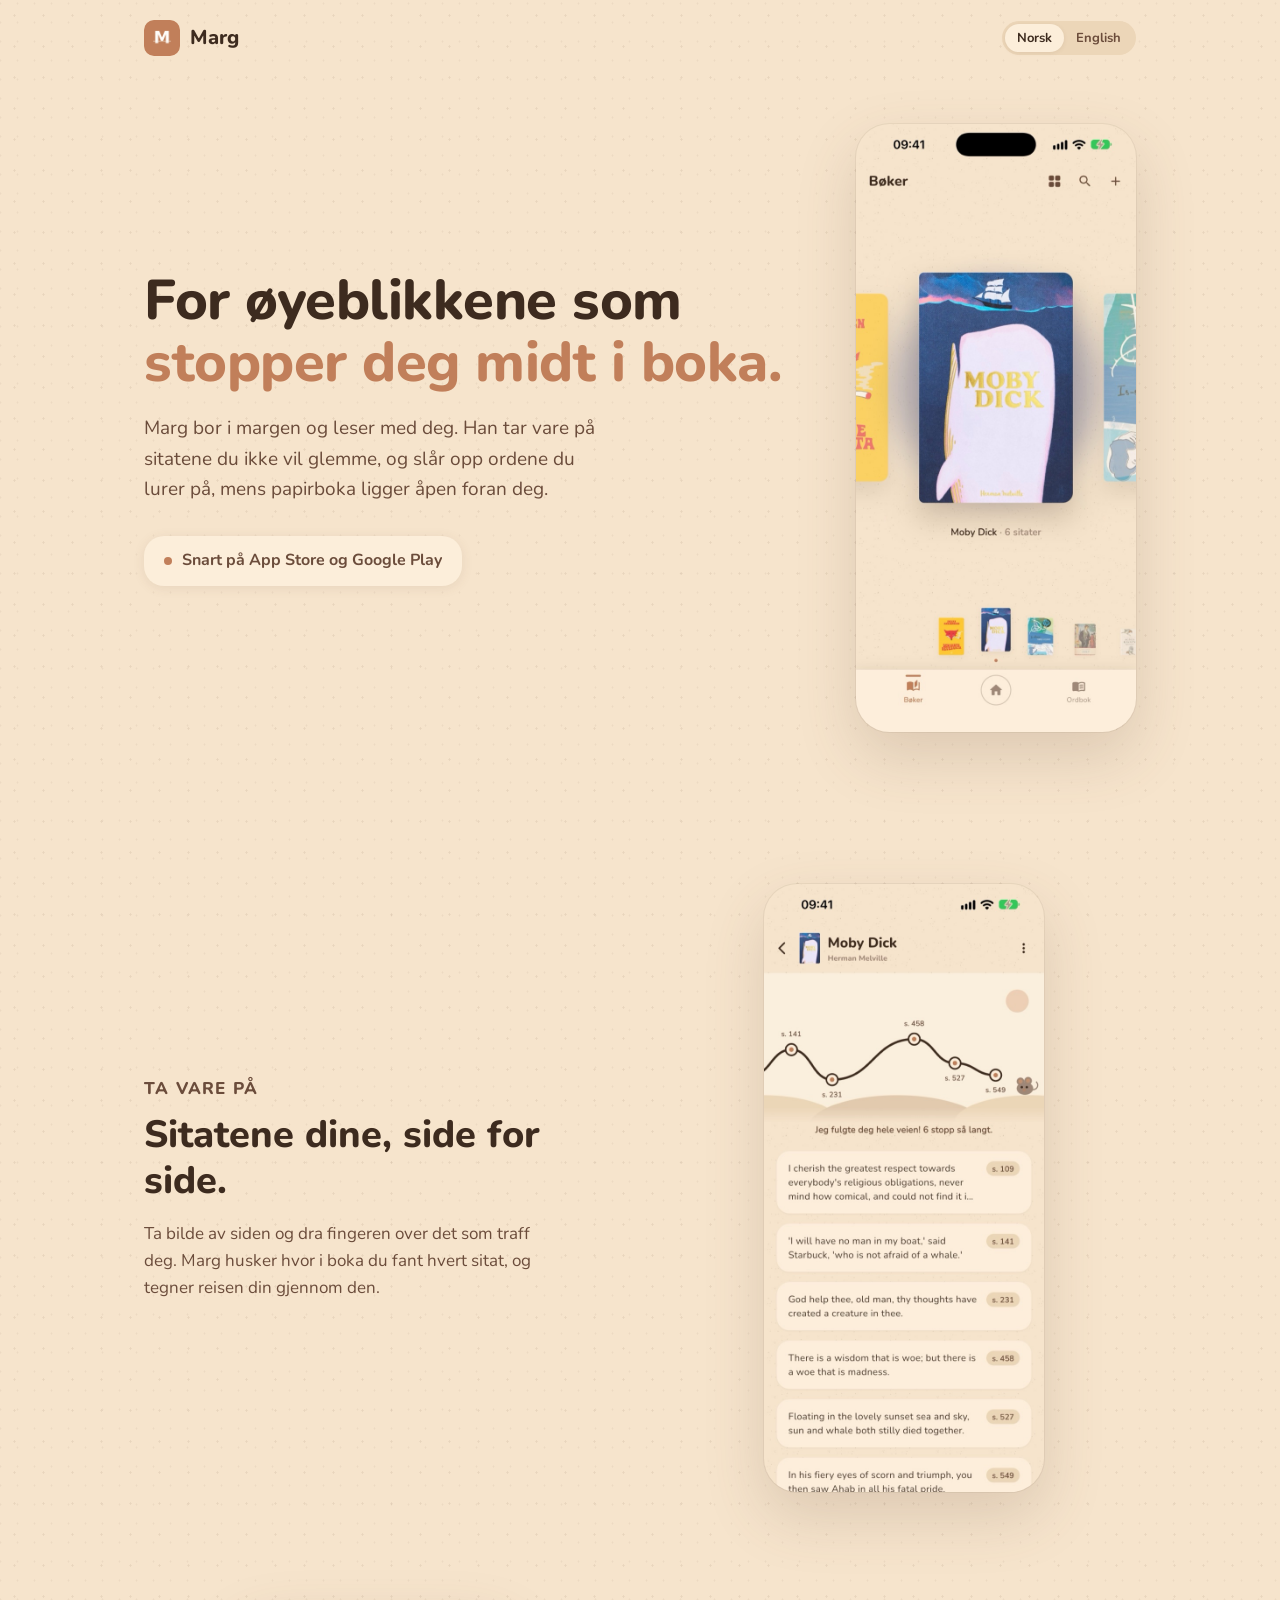
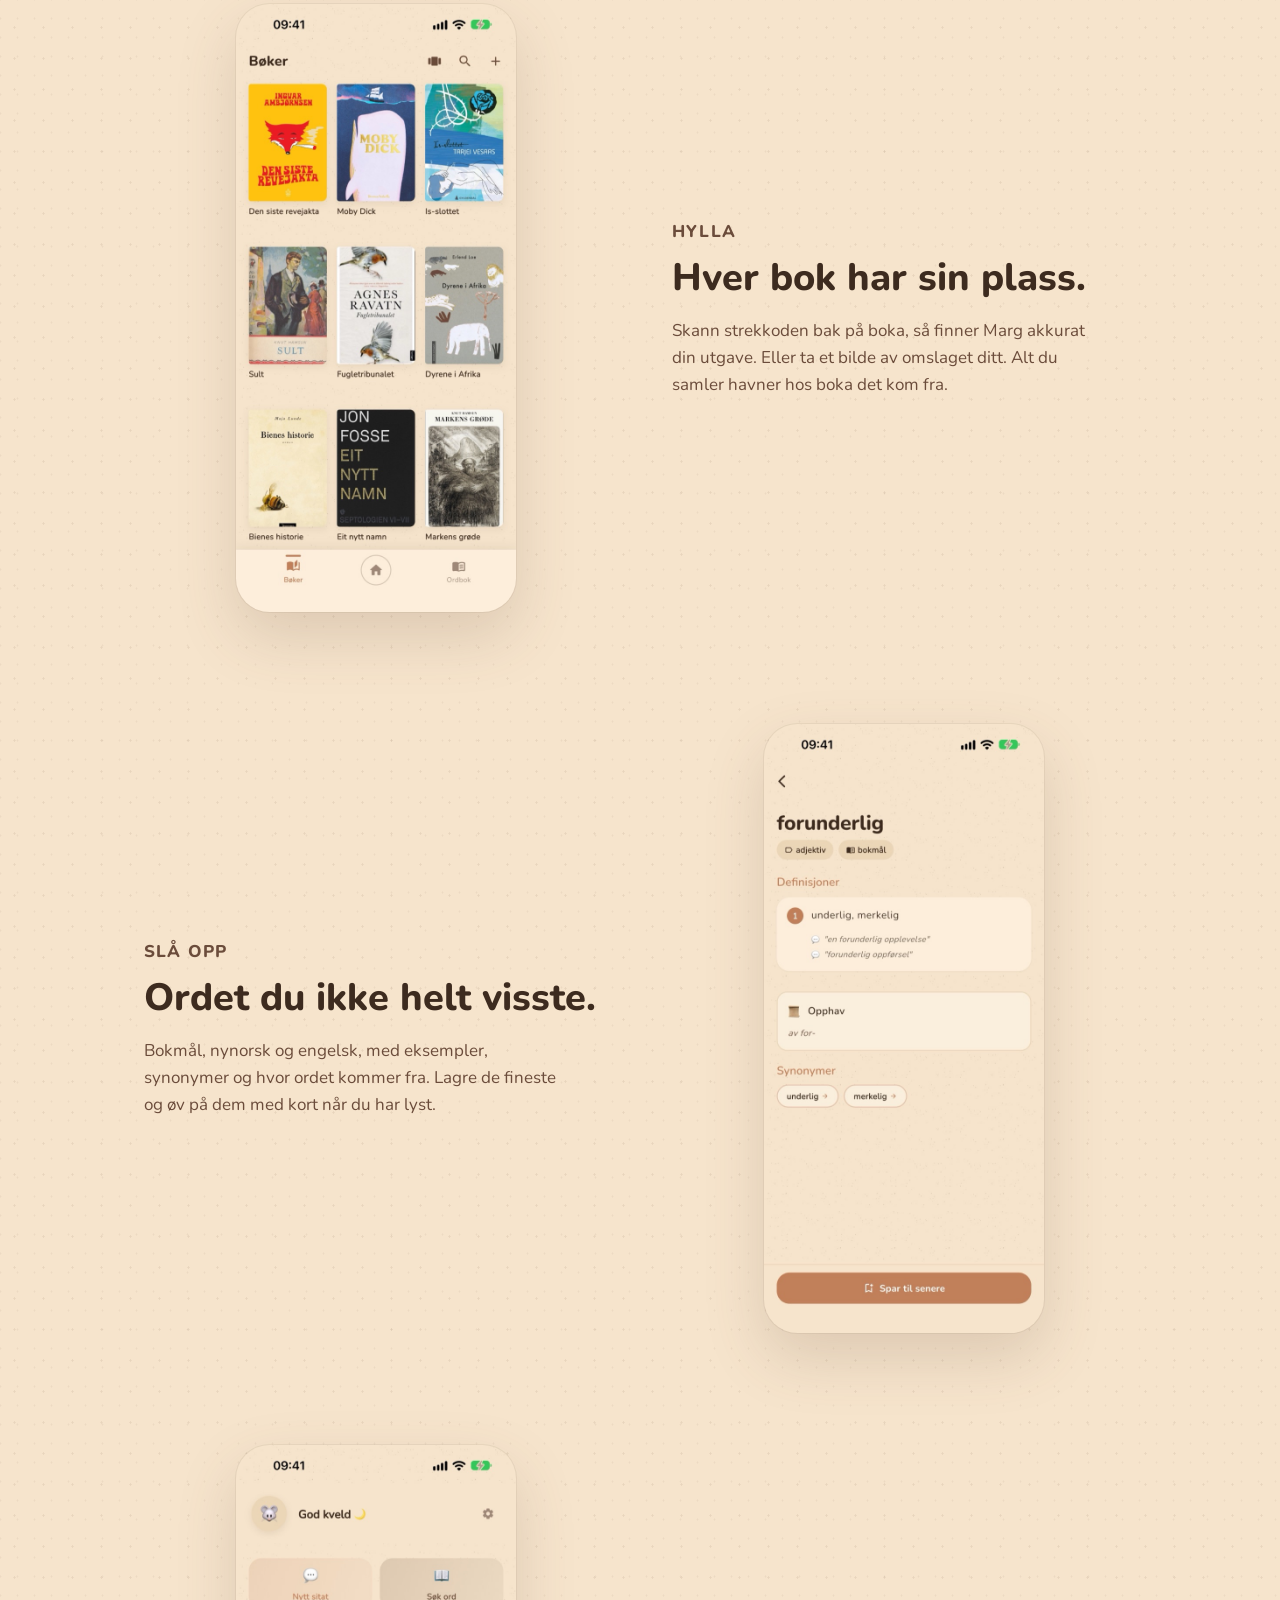
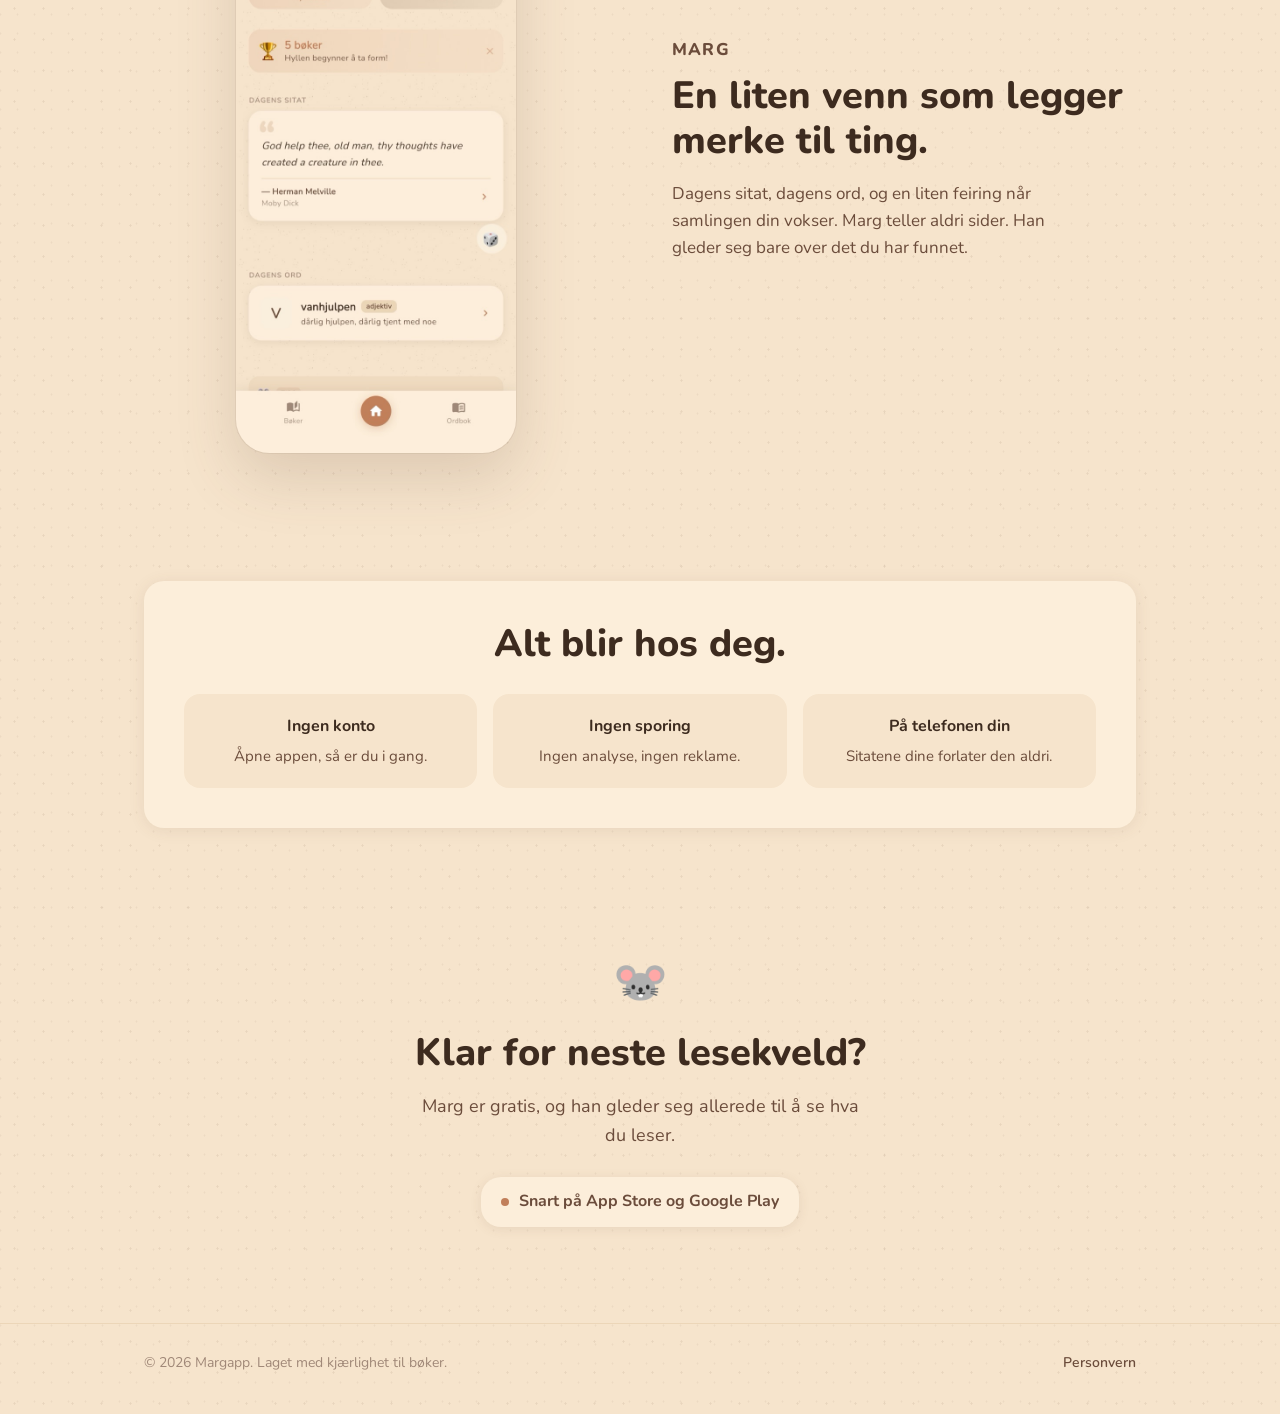
==== index.html @ f413ea8f "Update content, color palette and screenshots + format with prettier" ====
<!doctype html>
<html lang="no">
  <head>
    <meta charset="UTF-8" />
    <meta name="viewport" content="width=device-width, initial-scale=1.0" />
    <title>Marg</title>
    <meta
      name="description"
      content="Marg er en liten venn for deg som leser papirbøker. Ta vare på sitatene som stopper deg, slå opp ordene du lurer på, og se reisen din gjennom boka."
    />
    <meta name="theme-color" content="#F6E4CC" />
    <link rel="icon" type="image/x-icon" href="favicon.ico" />
    <link rel="icon" type="image/png" sizes="32x32" href="favicon-32.png" />
    <link rel="apple-touch-icon" sizes="180x180" href="apple-touch-icon.png" />
    <link rel="preconnect" href="https://fonts.googleapis.com" />
    <link rel="preconnect" href="https://fonts.gstatic.com" crossorigin />
    <link
      href="https://fonts.googleapis.com/css2?family=Nunito:ital,wght@0,400;0,600;0,700;0,800;1,400&display=swap"
      rel="stylesheet"
    />
    <style>
      :root {
        --parchment: #f6e4cc;
        --warm-white: #fceeda;
        --ink-brown: #3d2b1f;
        --walnut: #6b4c3b;
        --terracotta: #c17f5a;
        --copper: #d4956a;
        --sand: #ecd6b8;
        --light-sand: #faeedd;
        --sage: #d4e8c2;
        --muted-text: #a08878;
        --card-shadow: rgba(107, 76, 59, 0.1);
      }

      *,
      *::before,
      *::after {
        box-sizing: border-box;
        margin: 0;
        padding: 0;
      }
      html {
        scroll-behavior: smooth;
      }
      body {
        font-family: "Nunito", sans-serif;
        color: var(--ink-brown);
        line-height: 1.6;
        background-color: var(--parchment);
        /* Faint paper specks, like the app's background. */
        background-image:
          radial-gradient(rgba(107, 76, 59, 0.1) 0.8px, transparent 1.4px),
          radial-gradient(rgba(107, 76, 59, 0.07) 0.6px, transparent 1.2px);
        background-size:
          29px 31px,
          17px 19px;
        background-position:
          0 0,
          9px 13px;
        -webkit-font-smoothing: antialiased;
      }
      img {
        display: block;
        max-width: 100%;
      }
      a {
        color: inherit;
      }

      .wrap {
        max-width: 1040px;
        margin: 0 auto;
        padding: 0 24px;
      }

      /* Language: both versions live in the page, the body class picks one. */
      .lang-no [data-lang="en"],
      .lang-en [data-lang="no"] {
        display: none !important;
      }

      /* ── Header ────────────────────────────── */
      header {
        padding: 20px 0;
      }
      header .wrap {
        display: flex;
        align-items: center;
        justify-content: space-between;
        gap: 16px;
      }
      .logo {
        display: flex;
        align-items: center;
        gap: 10px;
        text-decoration: none;
      }
      .logo img {
        width: 36px;
        height: 36px;
        border-radius: 10px;
      }
      .logo span {
        font-size: 20px;
        font-weight: 800;
      }
      .lang-switch {
        display: flex;
        background: var(--sand);
        border-radius: 20px;
        padding: 3px;
      }
      .lang-switch button {
        border: 0;
        background: transparent;
        font: inherit;
        font-size: 13px;
        font-weight: 700;
        color: var(--walnut);
        padding: 4px 12px;
        border-radius: 16px;
        cursor: pointer;
      }
      .lang-switch button[aria-pressed="true"] {
        background: var(--warm-white);
        color: var(--ink-brown);
        box-shadow: 0 1px 4px var(--card-shadow);
      }

      /* ── Screenshots ───────────────────────── */
      .shot {
        width: 280px;
        height: auto;
        /* Matches the corner curve of the phone the screenshots came from. */
        border-radius: 12% / 5.5%;
        box-shadow:
          0 24px 60px rgba(107, 76, 59, 0.18),
          0 0 0 1px rgba(61, 43, 31, 0.06);
        background: var(--warm-white);
      }

      /* ── Hero ──────────────────────────────── */
      .hero {
        padding: 48px 0 96px;
      }
      .hero .wrap {
        display: grid;
        grid-template-columns: 1fr auto;
        gap: 64px;
        align-items: center;
      }
      h1 {
        font-size: clamp(36px, 5.2vw, 56px);
        font-weight: 800;
        line-height: 1.1;
        letter-spacing: -0.5px;
        margin-bottom: 20px;
      }
      h1 em {
        font-style: normal;
        color: var(--terracotta);
      }
      .lede {
        font-size: 19px;
        color: var(--walnut);
        max-width: 460px;
        margin-bottom: 32px;
      }
      .soon {
        display: inline-flex;
        align-items: center;
        gap: 10px;
        background: var(--warm-white);
        border-radius: 20px;
        padding: 12px 20px;
        font-weight: 700;
        color: var(--walnut);
        box-shadow: 0 2px 12px var(--card-shadow);
      }
      .soon .dot {
        width: 8px;
        height: 8px;
        border-radius: 50%;
        background: var(--terracotta);
      }

      /* ── Features ──────────────────────────── */
      .feature {
        padding: 56px 0;
      }
      .feature .wrap {
        display: grid;
        grid-template-columns: 1fr 1fr;
        gap: 64px;
        align-items: center;
      }
      .feature .shot {
        justify-self: center;
      }
      .feature:nth-of-type(odd) .shot {
        order: -1;
      }
      .eyebrow {
        font-size: 13px;
        font-weight: 800;
        letter-spacing: 1.2px;
        text-transform: uppercase;
        color: var(--terracotta);
        margin-bottom: 10px;
      }
      h2 {
        font-size: clamp(28px, 3.4vw, 38px);
        font-weight: 800;
        line-height: 1.2;
        margin-bottom: 16px;
      }
      .feature p {
        font-size: 17px;
        color: var(--walnut);
        max-width: 420px;
      }

      /* ── Privacy ───────────────────────────── */
      .privacy {
        padding: 72px 0;
      }
      .privacy-card {
        background: var(--warm-white);
        border-radius: 20px;
        padding: 40px;
        box-shadow: 0 2px 16px var(--card-shadow);
        text-align: center;
      }
      .privacy-card h2 {
        margin-bottom: 28px;
      }
      .promises {
        display: grid;
        grid-template-columns: repeat(3, 1fr);
        gap: 16px;
        list-style: none;
      }
      .promises li {
        background: var(--parchment);
        border-radius: 16px;
        padding: 20px 16px;
        font-weight: 700;
      }
      .promises li span {
        display: block;
        font-size: 15px;
        font-weight: 400;
        color: var(--walnut);
        margin-top: 4px;
      }

      /* ── Download ──────────────────────────── */
      .download {
        padding: 48px 0 96px;
        text-align: center;
      }
      .download .mouse {
        font-size: 44px;
        margin-bottom: 12px;
      }
      .download p {
        font-size: 18px;
        color: var(--walnut);
        margin: 0 auto 28px;
        max-width: 440px;
      }

      /* ── Footer ────────────────────────────── */
      footer {
        border-top: 1px solid var(--sand);
        padding: 28px 0 40px;
        font-size: 14px;
        color: var(--muted-text);
      }
      footer .wrap {
        display: flex;
        justify-content: space-between;
        gap: 16px;
        flex-wrap: wrap;
      }
      footer a {
        color: var(--walnut);
        text-decoration: none;
        font-weight: 600;
      }
      footer a:hover {
        color: var(--terracotta);
      }

      /* ── Gentle reveal on scroll ───────────── */
      .reveal {
        opacity: 0;
        transform: translateY(20px);
        transition:
          opacity 0.7s ease,
          transform 0.7s cubic-bezier(0.34, 1.3, 0.64, 1);
      }
      .reveal.visible {
        opacity: 1;
        transform: none;
      }
      @media (prefers-reduced-motion: reduce) {
        html {
          scroll-behavior: auto;
        }
        .reveal {
          opacity: 1;
          transform: none;
          transition: none;
        }
      }

      @media (max-width: 760px) {
        .hero {
          padding: 24px 0 56px;
          text-align: center;
        }
        .hero .wrap,
        .feature .wrap {
          grid-template-columns: 1fr;
          gap: 40px;
        }
        .lede {
          margin-left: auto;
          margin-right: auto;
        }
        .hero .shot {
          justify-self: center;
        }
        .feature {
          padding: 40px 0;
          text-align: center;
        }
        .feature:nth-of-type(odd) .shot {
          order: 0;
        }
        .feature p {
          margin: 0 auto;
        }
        .shot {
          width: 240px;
        }
        .privacy-card {
          padding: 32px 20px;
        }
        .promises {
          grid-template-columns: 1fr;
        }
      }
    </style>
  </head>
  <body class="lang-no">
    <header>
      <div class="wrap">
        <a href="#" class="logo"
          ><img src="images/icon.png" alt="" /><span>Marg</span></a
        >
        <div class="lang-switch" role="group" aria-label="Språk / Language">
          <button type="button" data-set-lang="no" aria-pressed="true">
            Norsk
          </button>
          <button type="button" data-set-lang="en" aria-pressed="false">
            English
          </button>
        </div>
      </div>
    </header>

    <main>
      <section class="hero">
        <div class="wrap">
          <div>
            <h1>
              <span data-lang="no"
                >For øyeblikkene som <em>stopper deg midt i boka.</em></span
              >
              <span data-lang="en"
                >For the moments that <em>stop you mid-page.</em></span
              >
            </h1>
            <p class="lede" data-lang="no">
              Marg bor i margen og leser med deg. Han tar vare på sitatene du
              ikke vil glemme, og slår opp ordene du lurer på, mens papirboka
              ligger åpen foran deg.
            </p>
            <p class="lede" data-lang="en">
              Marg lives in the margin and reads along with you. He keeps the
              quotes you don't want to forget and looks up the words you wonder
              about, while your paper book lies open in front of you.
            </p>
            <span class="soon">
              <span class="dot"></span>
              <span data-lang="no">Snart på App Store og Google Play</span>
              <span data-lang="en"
                >Coming soon to the App Store and Google Play</span
              >
            </span>
          </div>
          <img
            class="shot"
            src="images/01-hylle.jpg"
            width="640"
            height="1390"
            alt="Bokhylla i Marg, med Moby Dick fremst"
          />
        </div>
      </section>

      <section class="feature reveal">
        <div class="wrap">
          <div>
            <p class="eyebrow">
              <span data-lang="no">Ta vare på</span
              ><span data-lang="en">Keep</span>
            </p>
            <h2>
              <span data-lang="no">Sitatene dine, side for side.</span>
              <span data-lang="en">Your quotes, page by page.</span>
            </h2>
            <p data-lang="no">
              Ta bilde av siden og dra fingeren over det som traff deg. Marg
              husker hvor i boka du fant hvert sitat, og tegner reisen din
              gjennom den.
            </p>
            <p data-lang="en">
              Take a photo of the page and run your finger over the part that
              struck you. Marg remembers where in the book you found each quote,
              and draws your journey through it.
            </p>
          </div>
          <img
            class="shot"
            src="images/02-bokreise.jpg"
            width="640"
            height="1390"
            loading="lazy"
            alt="Reisen gjennom Moby Dick, med seks sitater langs veien"
          />
        </div>
      </section>

      <section class="feature reveal">
        <div class="wrap">
          <div>
            <p class="eyebrow">
              <span data-lang="no">Hylla</span
              ><span data-lang="en">The shelf</span>
            </p>
            <h2>
              <span data-lang="no">Hver bok har sin plass.</span>
              <span data-lang="en">Every book has its place.</span>
            </h2>
            <p data-lang="no">
              Skann strekkoden bak på boka, så finner Marg akkurat din utgave.
              Eller ta et bilde av omslaget ditt. Alt du samler havner hos boka
              det kom fra.
            </p>
            <p data-lang="en">
              Scan the barcode on the back and Marg finds your exact edition. Or
              take a photo of your own cover. Everything you collect lives with
              the book it came from.
            </p>
          </div>
          <img
            class="shot"
            src="images/03-boker.jpg"
            width="640"
            height="1390"
            loading="lazy"
            alt="Bokhylla som rutenett med ni bokomslag"
          />
        </div>
      </section>

      <section class="feature reveal">
        <div class="wrap">
          <div>
            <p class="eyebrow">
              <span data-lang="no">Slå opp</span
              ><span data-lang="en">Look up</span>
            </p>
            <h2>
              <span data-lang="no">Ordet du ikke helt visste.</span>
              <span data-lang="en">That word you weren't quite sure of.</span>
            </h2>
            <p data-lang="no">
              Bokmål, nynorsk og engelsk, med eksempler, synonymer og hvor ordet
              kommer fra. Lagre de fineste og øv på dem med kort når du har
              lyst.
            </p>
            <p data-lang="en">
              Norwegian Bokmål, Nynorsk and English, with examples, synonyms and
              where the word comes from. Save your favourites and practise them
              with flashcards whenever you like.
            </p>
          </div>
          <img
            class="shot"
            src="images/05-ordbok.jpg"
            width="640"
            height="1390"
            loading="lazy"
            alt="Ordet «forunderlig» slått opp i ordboka"
          />
        </div>
      </section>

      <section class="feature reveal">
        <div class="wrap">
          <div>
            <p class="eyebrow">
              <span data-lang="no">Marg</span><span data-lang="en">Marg</span>
            </p>
            <h2>
              <span data-lang="no"
                >En liten venn som legger merke til ting.</span
              >
              <span data-lang="en">A small friend who notices things.</span>
            </h2>
            <p data-lang="no">
              Dagens sitat, dagens ord, og en liten feiring når samlingen din
              vokser. Marg teller aldri sider. Han gleder seg bare over det du
              har funnet.
            </p>
            <p data-lang="en">
              A quote of the day, a word of the day, and a little celebration as
              your collection grows. Marg never counts pages. He's just
              delighted by what you've found.
            </p>
          </div>
          <img
            class="shot"
            src="images/04-hjem.jpg"
            width="640"
            height="1390"
            loading="lazy"
            alt="Hjem-skjermen med dagens sitat og dagens ord"
          />
        </div>
      </section>

      <section class="privacy reveal">
        <div class="wrap">
          <div class="privacy-card">
            <h2>
              <span data-lang="no">Alt blir hos deg.</span>
              <span data-lang="en">Everything stays with you.</span>
            </h2>
            <ul class="promises">
              <li>
                <strong data-lang="no">Ingen konto</strong>
                <strong data-lang="en">No account</strong>
                <span data-lang="no">Åpne appen, så er du i gang.</span>
                <span data-lang="en">Open the app and you're reading.</span>
              </li>
              <li>
                <strong data-lang="no">Ingen sporing</strong>
                <strong data-lang="en">No tracking</strong>
                <span data-lang="no">Ingen analyse, ingen reklame.</span>
                <span data-lang="en">No analytics, no ads.</span>
              </li>
              <li>
                <strong data-lang="no">På telefonen din</strong>
                <strong data-lang="en">On your phone</strong>
                <span data-lang="no">Sitatene dine forlater den aldri.</span>
                <span data-lang="en">Your quotes never leave it.</span>
              </li>
            </ul>
          </div>
        </div>
      </section>

      <section class="download reveal" id="download">
        <div class="wrap">
          <div class="mouse" aria-hidden="true">🐭</div>
          <h2>
            <span data-lang="no">Klar for neste lesekveld?</span>
            <span data-lang="en">Ready for your next reading night?</span>
          </h2>
          <p data-lang="no">
            Marg er gratis, og han gleder seg allerede til å se hva du leser.
          </p>
          <p data-lang="en">
            Marg is free, and he can't wait to see what you're reading.
          </p>
          <span class="soon">
            <span class="dot"></span>
            <span data-lang="no">Snart på App Store og Google Play</span>
            <span data-lang="en"
              >Coming soon to the App Store and Google Play</span
            >
          </span>
        </div>
      </section>
    </main>

    <footer>
      <div class="wrap">
        <span
          >© 2026 Margapp.
          <span data-lang="no">Laget med kjærlighet til bøker.</span
          ><span data-lang="en">Made with love for books.</span></span
        >
        <a href="privacy.html"
          ><span data-lang="no">Personvern</span
          ><span data-lang="en">Privacy</span></a
        >
      </div>
    </footer>

    <script>
      function setLanguage(language) {
        document.body.className = "lang-" + language;
        document.documentElement.lang = language;
        document.querySelectorAll("[data-set-lang]").forEach((button) => {
          button.setAttribute(
            "aria-pressed",
            String(button.dataset.setLang === language),
          );
        });
        try {
          localStorage.setItem("marg-lang", language);
        } catch (error) {}
      }

      document.querySelectorAll("[data-set-lang]").forEach((button) => {
        button.addEventListener("click", () =>
          setLanguage(button.dataset.setLang),
        );
      });

      try {
        const savedLanguage = localStorage.getItem("marg-lang");
        if (savedLanguage === "no" || savedLanguage === "en")
          setLanguage(savedLanguage);
      } catch (error) {}

      const revealObserver = new IntersectionObserver(
        (entries) => {
          entries.forEach((entry) => {
            if (entry.isIntersecting) {
              entry.target.classList.add("visible");
              revealObserver.unobserve(entry.target);
            }
          });
        },
        { threshold: 0.15 },
      );
      document
        .querySelectorAll(".reveal")
        .forEach((element) => revealObserver.observe(element));
    </script>
  </body>
</html>
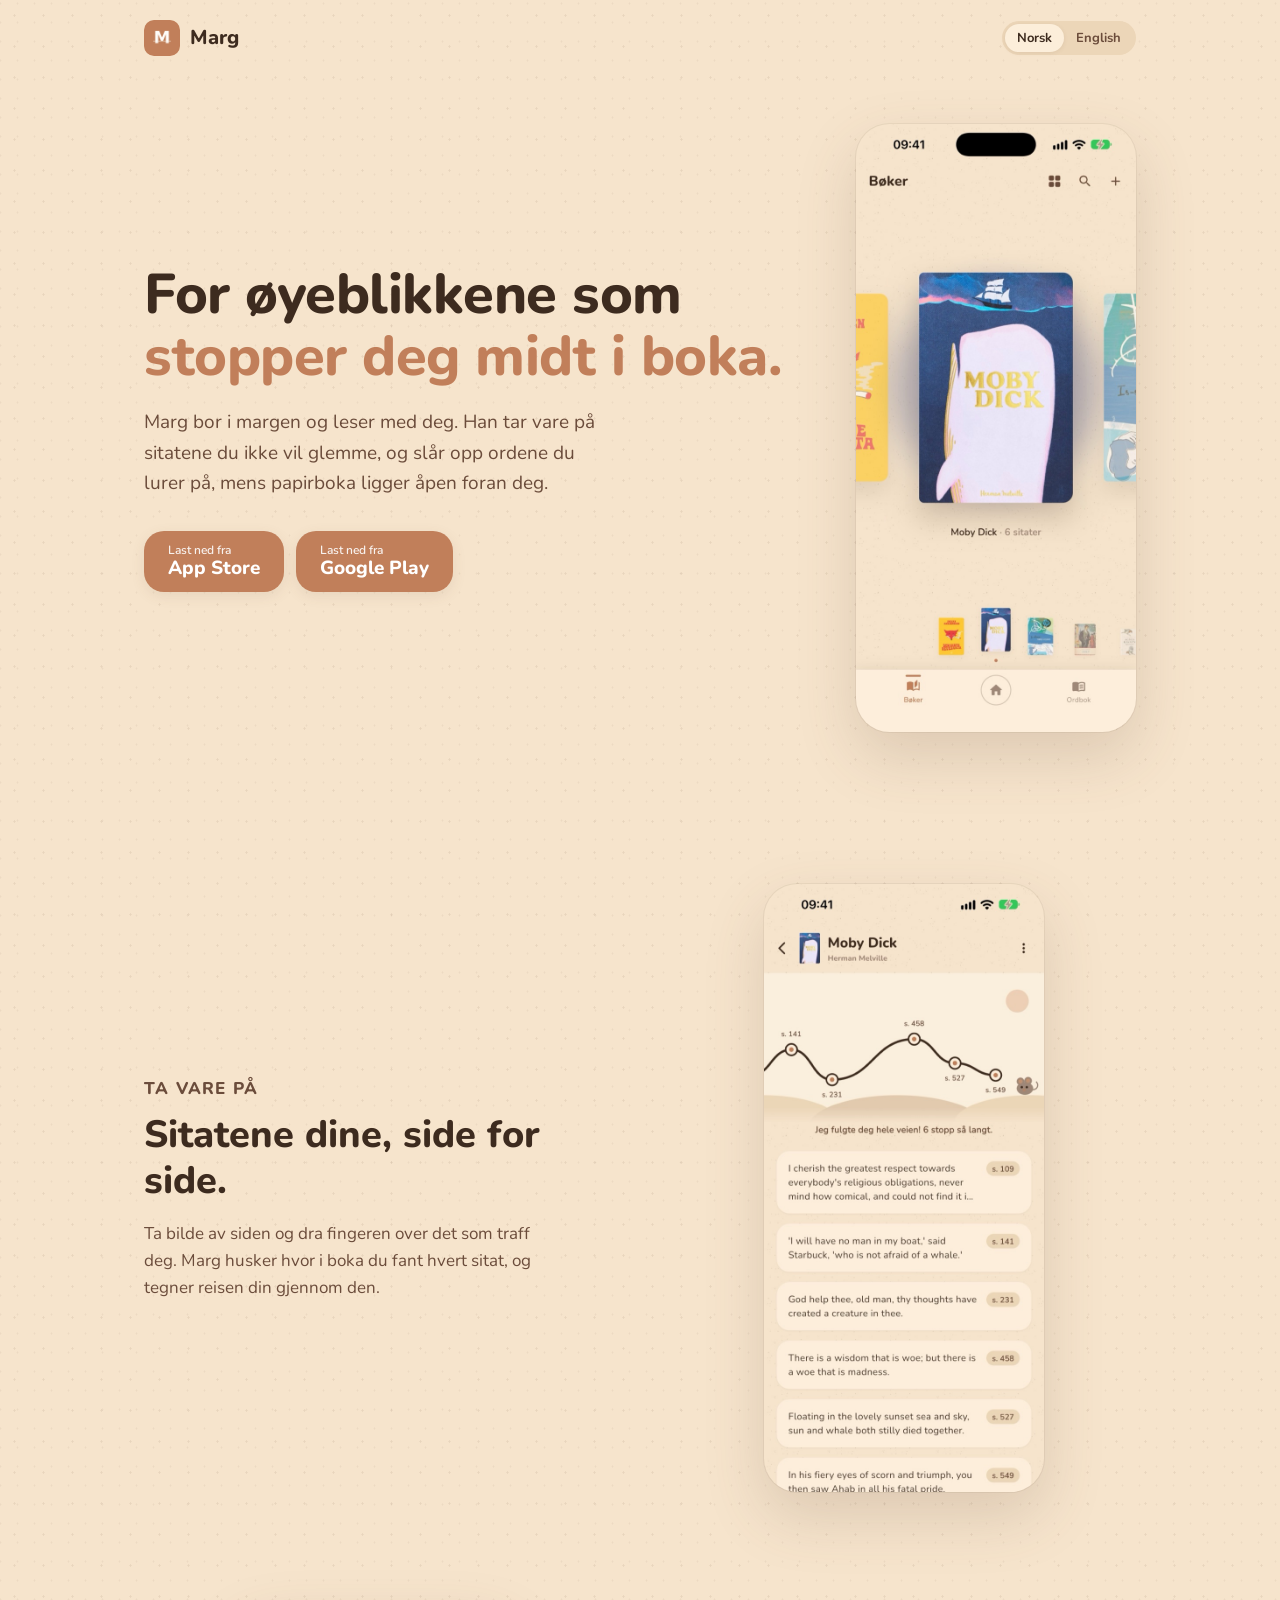
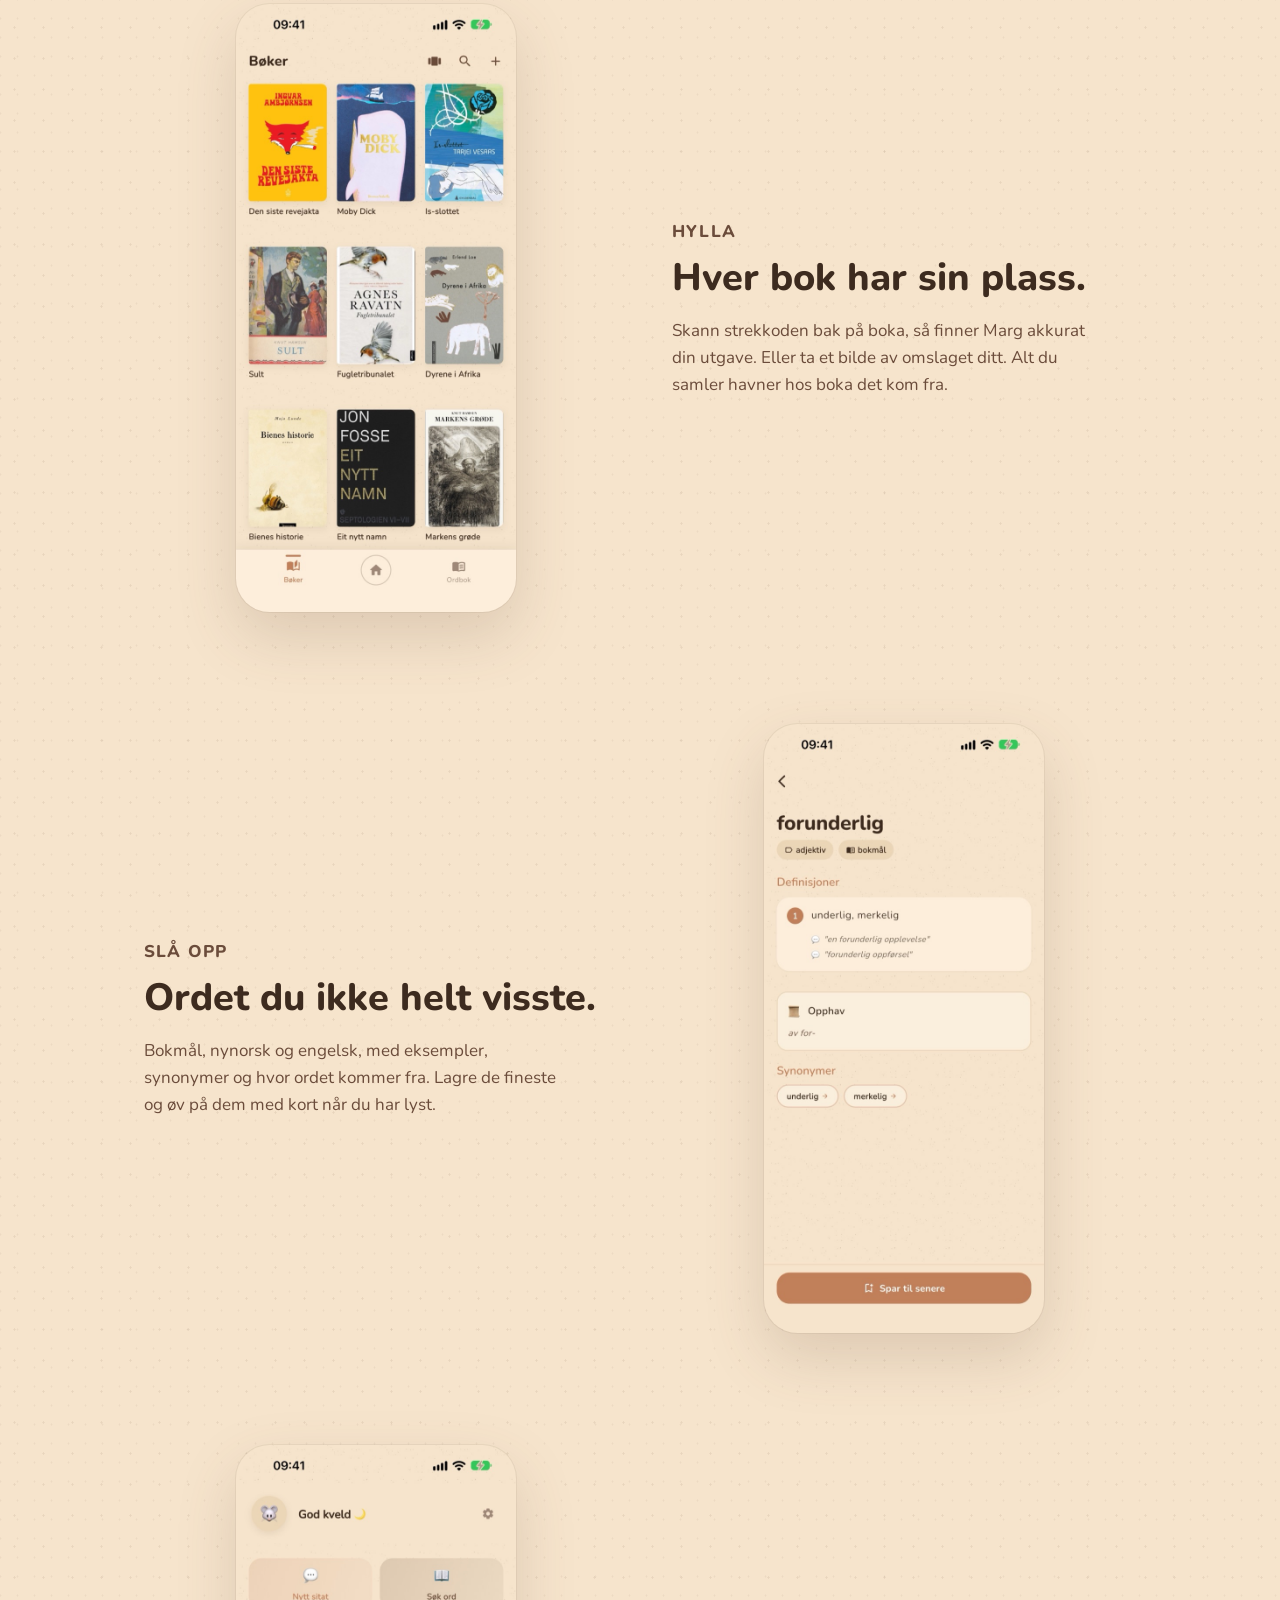
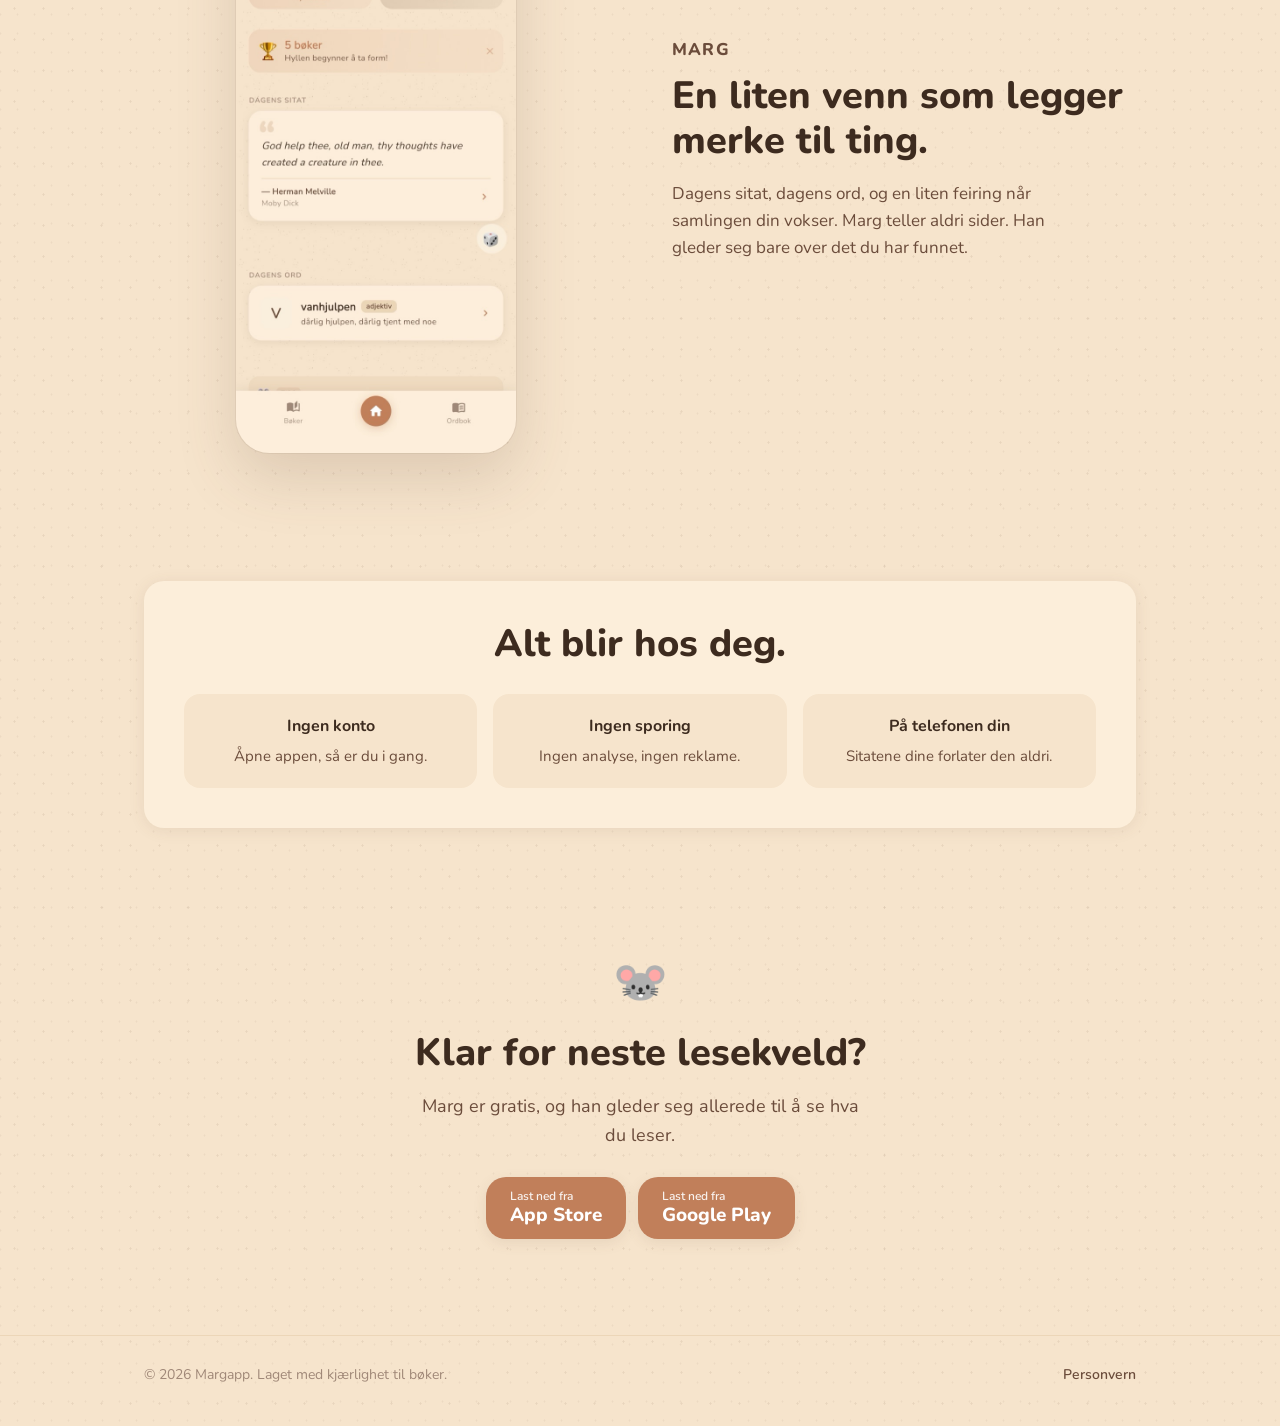
==== commit 315a0cd7: "Update with links to app as its out! 🐭" ====
--- a/index.html
+++ b/index.html
@@ -167,22 +167,34 @@
         max-width: 460px;
         margin-bottom: 32px;
       }
-      .soon {
+      .stores {
+        display: flex;
+        flex-wrap: wrap;
+        gap: 12px;
+      }
+      .store {
         display: inline-flex;
-        align-items: center;
-        gap: 10px;
-        background: var(--warm-white);
+        flex-direction: column;
+        align-items: flex-start;
+        background: var(--terracotta);
+        color: white;
         border-radius: 20px;
-        padding: 12px 20px;
-        font-weight: 700;
-        color: var(--walnut);
-        box-shadow: 0 2px 12px var(--card-shadow);
-      }
-      .soon .dot {
-        width: 8px;
-        height: 8px;
-        border-radius: 50%;
-        background: var(--terracotta);
+        padding: 12px 24px;
+        font-size: 19px;
+        font-weight: 800;
+        line-height: 1.2;
+        text-decoration: none;
+        box-shadow: 0 4px 14px var(--card-shadow);
+        transition: transform 0.25s cubic-bezier(0.34, 1.6, 0.64, 1);
+      }
+      .store:hover,
+      .store:focus-visible {
+        transform: translateY(-3px);
+      }
+      .store small {
+        font-size: 12px;
+        font-weight: 600;
+        opacity: 0.9;
       }
 
       /* ── Features ──────────────────────────── */
@@ -270,6 +282,9 @@
         margin: 0 auto 28px;
         max-width: 440px;
       }
+      .download .stores {
+        justify-content: center;
+      }
 
       /* ── Footer ────────────────────────────── */
       footer {
@@ -329,6 +344,9 @@
         .lede {
           margin-left: auto;
           margin-right: auto;
+        }
+        .hero .stores {
+          justify-content: center;
         }
         .hero .shot {
           justify-self: center;
@@ -394,13 +412,28 @@
               quotes you don't want to forget and looks up the words you wonder
               about, while your paper book lies open in front of you.
             </p>
-            <span class="soon">
-              <span class="dot"></span>
-              <span data-lang="no">Snart på App Store og Google Play</span>
-              <span data-lang="en"
-                >Coming soon to the App Store and Google Play</span
+            <div class="stores">
+              <a
+                class="store"
+                href="https://apps.apple.com/app/id6822649267"
+                target="_blank"
+                rel="noopener"
               >
-            </span>
+                <small data-lang="no">Last ned fra</small>
+                <small data-lang="en">Download on the</small>
+                App Store
+              </a>
+              <a
+                class="store"
+                href="https://play.google.com/store/apps/details?id=com.margapp.marg"
+                target="_blank"
+                rel="noopener"
+              >
+                <small data-lang="no">Last ned fra</small>
+                <small data-lang="en">Get it on</small>
+                Google Play
+              </a>
+            </div>
           </div>
           <img
             class="shot"
@@ -589,13 +622,28 @@
           <p data-lang="en">
             Marg is free, and he can't wait to see what you're reading.
           </p>
-          <span class="soon">
-            <span class="dot"></span>
-            <span data-lang="no">Snart på App Store og Google Play</span>
-            <span data-lang="en"
-              >Coming soon to the App Store and Google Play</span
+          <div class="stores">
+            <a
+              class="store"
+              href="https://apps.apple.com/app/id6822649267"
+              target="_blank"
+              rel="noopener"
             >
-          </span>
+              <small data-lang="no">Last ned fra</small>
+              <small data-lang="en">Download on the</small>
+              App Store
+            </a>
+            <a
+              class="store"
+              href="https://play.google.com/store/apps/details?id=com.margapp.marg"
+              target="_blank"
+              rel="noopener"
+            >
+              <small data-lang="no">Last ned fra</small>
+              <small data-lang="en">Get it on</small>
+              Google Play
+            </a>
+          </div>
         </div>
       </section>
     </main>
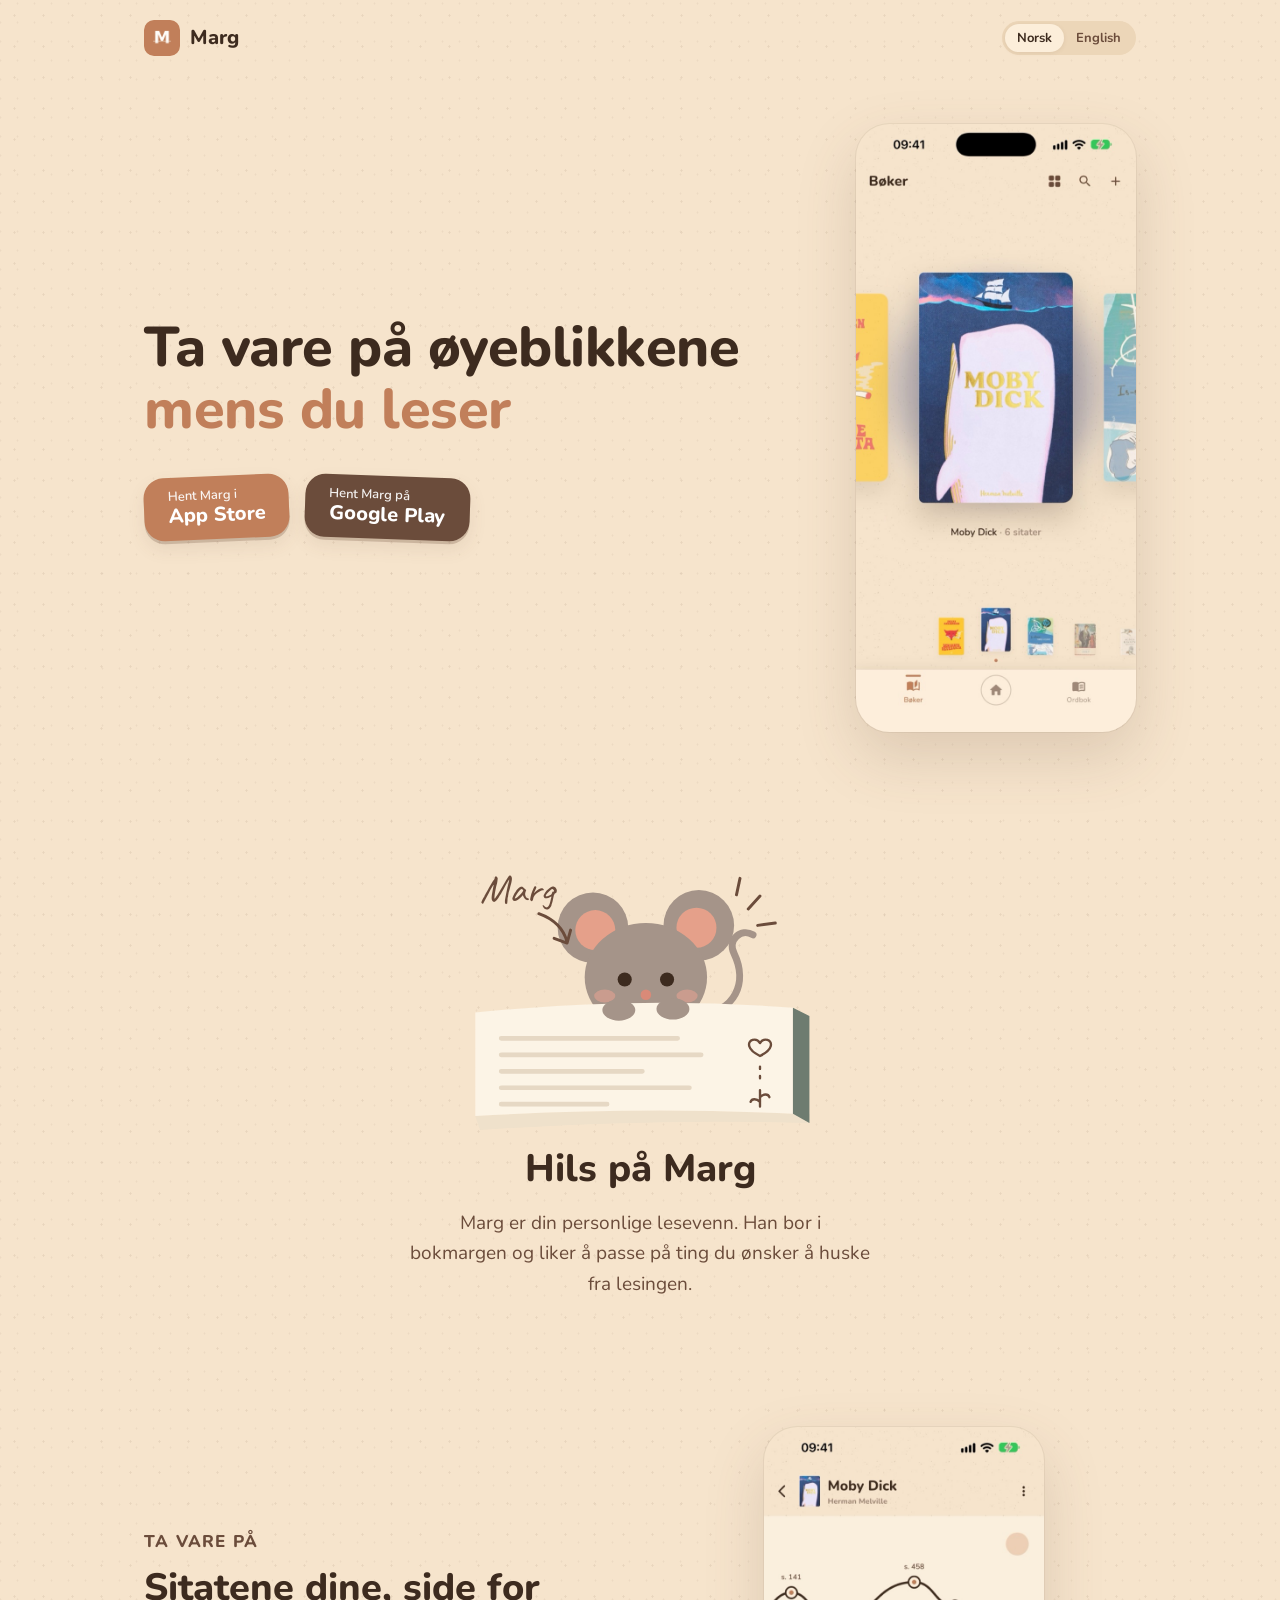
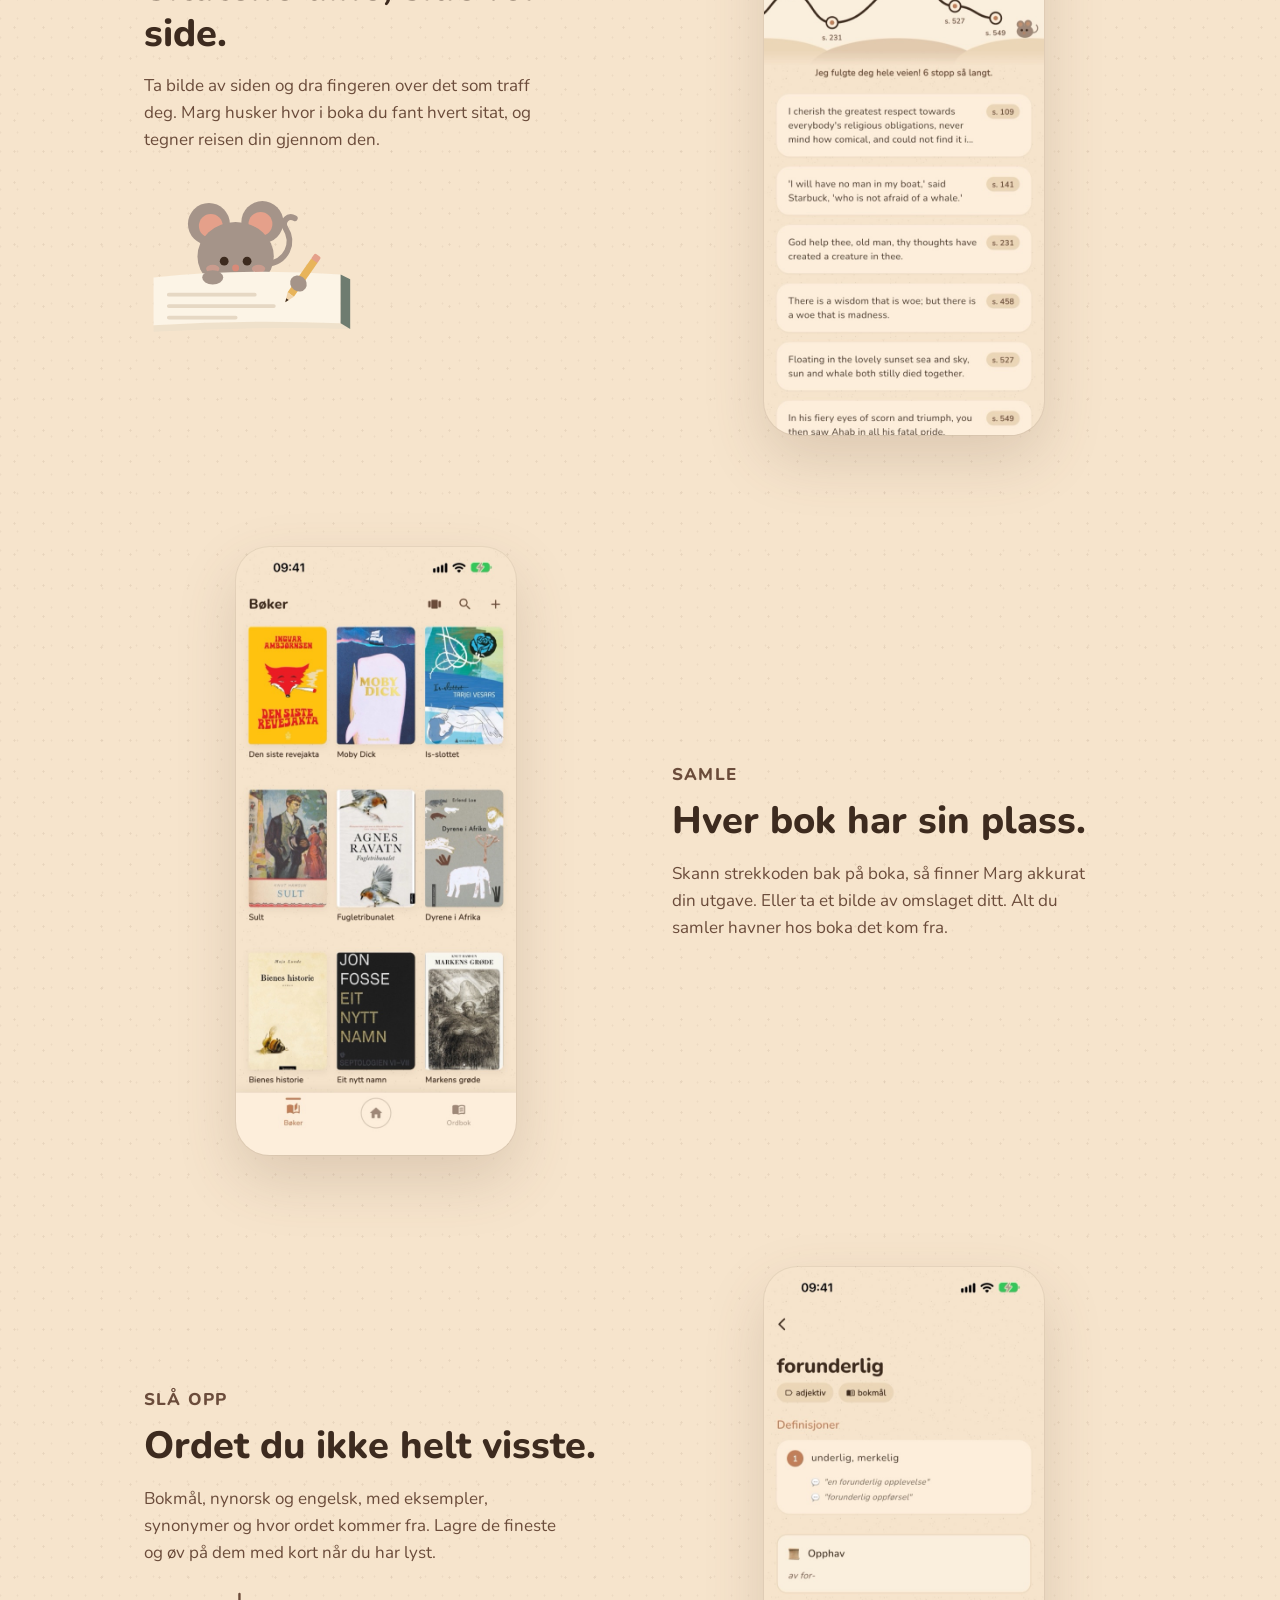
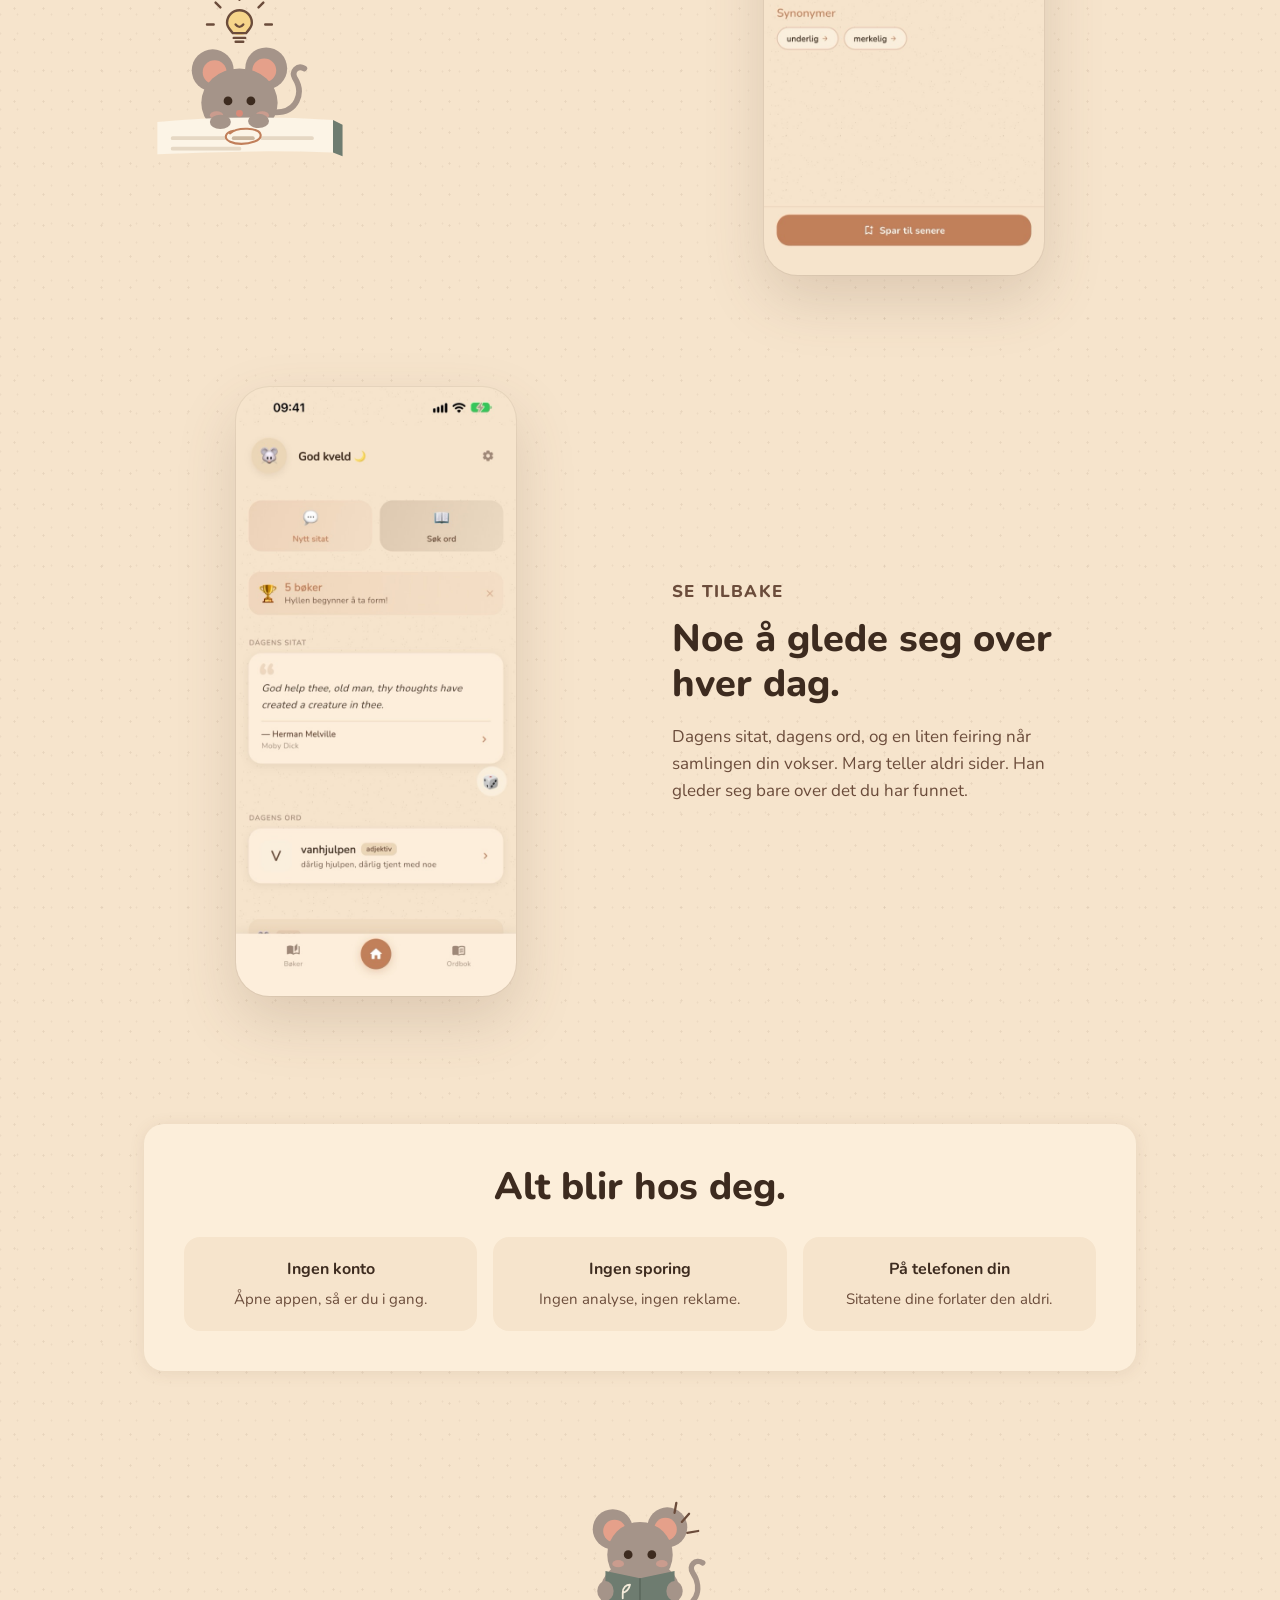
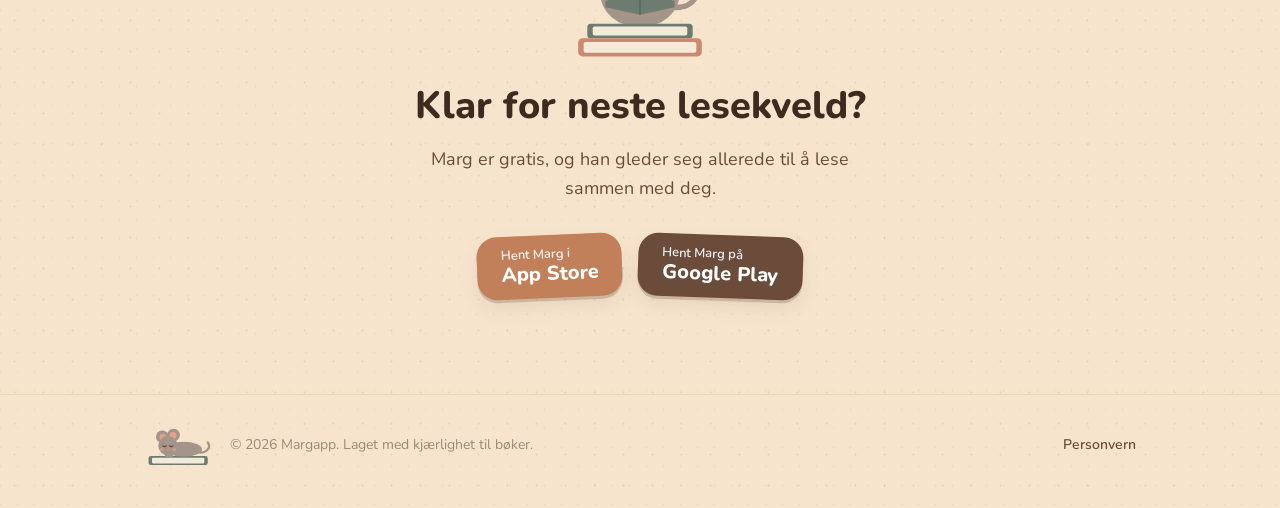
==== commit e18ce74f: "Split up a little. Add Marg illustrations" ====
--- a/index.html
+++ b/index.html
@@ -15,9 +15,10 @@
     <link rel="preconnect" href="https://fonts.googleapis.com" />
     <link rel="preconnect" href="https://fonts.gstatic.com" crossorigin />
     <link
-      href="https://fonts.googleapis.com/css2?family=Nunito:ital,wght@0,400;0,600;0,700;0,800;1,400&display=swap"
+      href="https://fonts.googleapis.com/css2?family=Caveat:wght@600&family=Nunito:ital,wght@0,400;0,600;0,700;0,800;1,400&display=swap"
       rel="stylesheet"
     />
+    <link rel="stylesheet" href="marg/marg.css" />
     <style>
       :root {
         --parchment: #f6e4cc;
@@ -160,6 +161,7 @@
       h1 em {
         font-style: normal;
         color: var(--terracotta);
+        white-space: nowrap;
       }
       .lede {
         font-size: 19px;
@@ -167,34 +169,73 @@
         max-width: 460px;
         margin-bottom: 32px;
       }
+      /* Two stickers stuck in the margin, a little askew. */
+      .hero .stores {
+        margin-top: 32px;
+      }
       .stores {
         display: flex;
         flex-wrap: wrap;
-        gap: 12px;
+        gap: 16px;
+        padding-top: 4px;
       }
       .store {
         display: inline-flex;
-        flex-direction: column;
-        align-items: flex-start;
+        align-items: center;
         background: var(--terracotta);
         color: white;
         border-radius: 20px;
-        padding: 12px 24px;
-        font-size: 19px;
+        padding: 12px 24px 13px;
+        font-size: 20px;
         font-weight: 800;
-        line-height: 1.2;
+        line-height: 1.15;
         text-decoration: none;
-        box-shadow: 0 4px 14px var(--card-shadow);
-        transition: transform 0.25s cubic-bezier(0.34, 1.6, 0.64, 1);
-      }
+        box-shadow:
+          0 3px 0 rgba(107, 76, 59, 0.25),
+          0 8px 18px var(--card-shadow);
+        transform: rotate(-2.5deg);
+        transition:
+          transform 0.35s cubic-bezier(0.34, 1.8, 0.64, 1),
+          box-shadow 0.35s ease;
+      }
+      .store-play {
+        background: var(--walnut);
+        transform: rotate(2deg);
+      }
+      .store-text {
+        display: flex;
+        flex-direction: column;
+        align-items: flex-start;
+      }
+      html.on-ios .store-play,
+      html.on-android .store-apple {
+        display: none;
+      }
+
       .store:hover,
       .store:focus-visible {
-        transform: translateY(-3px);
+        transform: translateY(-5px) rotate(0deg) scale(1.04);
+        box-shadow:
+          0 5px 0 rgba(107, 76, 59, 0.2),
+          0 14px 24px var(--card-shadow);
+      }
+      .store:active {
+        transform: translateY(0) rotate(0deg) scale(0.96);
+        transition-duration: 0.1s;
       }
       .store small {
-        font-size: 12px;
+        font-size: 13px;
         font-weight: 600;
-        opacity: 0.9;
+        opacity: 0.92;
+      }
+
+      /* ── Meet Marg ─────────────────────────── */
+      .meet-marg {
+        padding: 8px 0 72px;
+        text-align: center;
+      }
+      .meet-marg .lede {
+        margin: 0 auto;
       }
 
       /* ── Features ──────────────────────────── */
@@ -272,10 +313,6 @@
         padding: 48px 0 96px;
         text-align: center;
       }
-      .download .mouse {
-        font-size: 44px;
-        margin-bottom: 12px;
-      }
       .download p {
         font-size: 18px;
         color: var(--walnut);
@@ -296,8 +333,14 @@
       footer .wrap {
         display: flex;
         justify-content: space-between;
+        align-items: center;
         gap: 16px;
         flex-wrap: wrap;
+      }
+      .footer-signature {
+        display: flex;
+        align-items: center;
+        gap: 12px;
       }
       footer a {
         color: var(--walnut);
@@ -329,6 +372,11 @@
           transform: none;
           transition: none;
         }
+        .store,
+        .store:hover,
+        .store:active {
+          transition: none;
+        }
       }
 
       @media (max-width: 760px) {
@@ -347,6 +395,10 @@
         }
         .hero .stores {
           justify-content: center;
+        }
+        .stores {
+          gap: 20px 24px;
+          margin-bottom: 16px;
         }
         .hero .shot {
           justify-self: center;
@@ -396,42 +448,36 @@
           <div>
             <h1>
               <span data-lang="no"
-                >For øyeblikkene som <em>stopper deg midt i boka.</em></span
+                >Ta vare på øyeblikkene <em>mens du leser</em></span
               >
               <span data-lang="en"
-                >For the moments that <em>stop you mid-page.</em></span
+                >Hold on to the moments <em>while you read</em></span
               >
             </h1>
-            <p class="lede" data-lang="no">
-              Marg bor i margen og leser med deg. Han tar vare på sitatene du
-              ikke vil glemme, og slår opp ordene du lurer på, mens papirboka
-              ligger åpen foran deg.
-            </p>
-            <p class="lede" data-lang="en">
-              Marg lives in the margin and reads along with you. He keeps the
-              quotes you don't want to forget and looks up the words you wonder
-              about, while your paper book lies open in front of you.
-            </p>
             <div class="stores">
               <a
-                class="store"
+                class="store store-apple"
                 href="https://apps.apple.com/app/id6822649267"
                 target="_blank"
                 rel="noopener"
               >
-                <small data-lang="no">Last ned fra</small>
-                <small data-lang="en">Download on the</small>
-                App Store
+                <span class="store-text">
+                  <small data-lang="no">Hent Marg i</small>
+                  <small data-lang="en">Get Marg on the</small>
+                  App Store
+                </span>
               </a>
               <a
-                class="store"
+                class="store store-play"
                 href="https://play.google.com/store/apps/details?id=com.margapp.marg"
                 target="_blank"
                 rel="noopener"
               >
-                <small data-lang="no">Last ned fra</small>
-                <small data-lang="en">Get it on</small>
-                Google Play
+                <span class="store-text">
+                  <small data-lang="no">Hent Marg på</small>
+                  <small data-lang="en">Get Marg on</small>
+                  Google Play
+                </span>
               </a>
             </div>
           </div>
@@ -445,6 +491,26 @@
         </div>
       </section>
 
+      <!-- A div, not a section: the feature rows alternate sides by counting sections. -->
+      <div class="meet-marg reveal">
+        <div class="wrap">
+          <div class="marg-spot" data-marg="peek"></div>
+          <h2>
+            <span data-lang="no">Hils på Marg</span>
+            <span data-lang="en">Meet Marg</span>
+          </h2>
+          <p class="lede" data-lang="no">
+            Marg er din personlige lesevenn. Han bor i bokmargen og liker
+            å passe på ting du ønsker å huske fra lesingen.
+          </p>
+          <p class="lede" data-lang="en">
+            Marg is your personal reading companion. He lives in the margin of
+            your book and loves looking after the things you want to remember
+            from your reading.
+          </p>
+        </div>
+      </div>
+
       <section class="feature reveal">
         <div class="wrap">
           <div>
@@ -466,6 +532,7 @@
               struck you. Marg remembers where in the book you found each quote,
               and draws your journey through it.
             </p>
+            <div class="marg-spot" data-marg="writing"></div>
           </div>
           <img
             class="shot"
@@ -482,8 +549,8 @@
         <div class="wrap">
           <div>
             <p class="eyebrow">
-              <span data-lang="no">Hylla</span
-              ><span data-lang="en">The shelf</span>
+              <span data-lang="no">Samle</span
+              ><span data-lang="en">Collect</span>
             </p>
             <h2>
               <span data-lang="no">Hver bok har sin plass.</span>
@@ -532,6 +599,7 @@
               where the word comes from. Save your favourites and practise them
               with flashcards whenever you like.
             </p>
+            <div class="marg-spot" data-marg="lightbulb"></div>
           </div>
           <img
             class="shot"
@@ -548,13 +616,12 @@
         <div class="wrap">
           <div>
             <p class="eyebrow">
-              <span data-lang="no">Marg</span><span data-lang="en">Marg</span>
+              <span data-lang="no">Se tilbake</span
+              ><span data-lang="en">Look back</span>
             </p>
             <h2>
-              <span data-lang="no"
-                >En liten venn som legger merke til ting.</span
-              >
-              <span data-lang="en">A small friend who notices things.</span>
+              <span data-lang="no">Noe å glede seg over hver dag.</span>
+              <span data-lang="en">Something to smile about every day.</span>
             </h2>
             <p data-lang="no">
               Dagens sitat, dagens ord, og en liten feiring når samlingen din
@@ -611,37 +678,42 @@
 
       <section class="download reveal" id="download">
         <div class="wrap">
-          <div class="mouse" aria-hidden="true">🐭</div>
+          <div class="marg-spot" data-marg="reading"></div>
           <h2>
             <span data-lang="no">Klar for neste lesekveld?</span>
             <span data-lang="en">Ready for your next reading night?</span>
           </h2>
           <p data-lang="no">
-            Marg er gratis, og han gleder seg allerede til å se hva du leser.
+            Marg er gratis, og han gleder seg allerede til å lese sammen med
+            deg.
           </p>
           <p data-lang="en">
-            Marg is free, and he can't wait to see what you're reading.
+            Marg is free, and he can't wait to read along with you.
           </p>
           <div class="stores">
             <a
-              class="store"
+              class="store store-apple"
               href="https://apps.apple.com/app/id6822649267"
               target="_blank"
               rel="noopener"
             >
-              <small data-lang="no">Last ned fra</small>
-              <small data-lang="en">Download on the</small>
-              App Store
+              <span class="store-text">
+                <small data-lang="no">Hent Marg i</small>
+                <small data-lang="en">Get Marg on the</small>
+                App Store
+              </span>
             </a>
             <a
-              class="store"
+              class="store store-play"
               href="https://play.google.com/store/apps/details?id=com.margapp.marg"
               target="_blank"
               rel="noopener"
             >
-              <small data-lang="no">Last ned fra</small>
-              <small data-lang="en">Get it on</small>
-              Google Play
+              <span class="store-text">
+                <small data-lang="no">Hent Marg på</small>
+                <small data-lang="en">Get Marg on</small>
+                Google Play
+              </span>
             </a>
           </div>
         </div>
@@ -650,11 +722,14 @@
 
     <footer>
       <div class="wrap">
-        <span
-          >© 2026 Margapp.
-          <span data-lang="no">Laget med kjærlighet til bøker.</span
-          ><span data-lang="en">Made with love for books.</span></span
-        >
+        <span class="footer-signature">
+          <span class="marg-spot" data-marg="sleeping"></span>
+          <span
+            >© 2026 Margapp.
+            <span data-lang="no">Laget med kjærlighet til bøker.</span
+            ><span data-lang="en">Made with love for books.</span></span
+          >
+        </span>
         <a href="privacy.html"
           ><span data-lang="no">Personvern</span
           ><span data-lang="en">Privacy</span></a
@@ -688,6 +763,15 @@
         if (savedLanguage === "no" || savedLanguage === "en")
           setLanguage(savedLanguage);
       } catch (error) {}
+
+      // Marg is iPhone-only, but iPads can install iPhone apps too.
+      const userAgent = navigator.userAgent;
+      const isApple =
+        /iPhone|iPad|iPod/.test(userAgent) ||
+        (navigator.platform === "MacIntel" && navigator.maxTouchPoints > 1);
+      if (isApple) document.documentElement.classList.add("on-ios");
+      else if (/Android/.test(userAgent))
+        document.documentElement.classList.add("on-android");
 
       const revealObserver = new IntersectionObserver(
         (entries) => {
@@ -704,5 +788,6 @@
         .querySelectorAll(".reveal")
         .forEach((element) => revealObserver.observe(element));
     </script>
+    <script src="marg/marg.js"></script>
   </body>
 </html>
--- a/marg/marg.css
+++ b/marg/marg.css
@@ -0,0 +1,400 @@
+/* Marg is drawn in SVG so his parts can move: he blinks, sways his
+   tail and twitches an ear. Scenes wake up when they scroll into view. */
+.marg-scene {
+  display: block;
+  margin: 0 auto;
+  overflow: visible;
+}
+.marg-scene .fur {
+  fill: #a59489;
+}
+.marg-scene .ear-inside {
+  fill: #e5a08a;
+}
+.marg-scene .cheek {
+  fill: #eaa391;
+  opacity: 0.55;
+}
+.marg-scene .nose {
+  fill: #d98a78;
+}
+.marg-scene .eye {
+  fill: var(--ink-brown);
+}
+.marg-scene .tail {
+  fill: none;
+  stroke: #a59489;
+  stroke-width: 6;
+  stroke-linecap: round;
+}
+.marg-scene .page {
+  fill: #fcf4e6;
+}
+.marg-scene .page-edge {
+  fill: #efe1cb;
+}
+.marg-scene .cover {
+  fill: #6e7c70;
+}
+.marg-scene .text-line {
+  stroke: #e6d8c4;
+  stroke-width: 4;
+  stroke-linecap: round;
+}
+.marg-scene .ink {
+  fill: none;
+  stroke: var(--walnut);
+  stroke-width: 2.5;
+  stroke-linecap: round;
+  stroke-linejoin: round;
+}
+.marg-scene .handwriting {
+  font-family: "Caveat", cursive;
+  font-size: 34px;
+  fill: var(--walnut);
+}
+.marg-scene .eye,
+.marg-scene .ear,
+.marg-scene .tail,
+.marg-scene .marg,
+.marg-scene .heart,
+.marg-scene .sparkles,
+.marg-scene .gaze {
+  transform-box: fill-box;
+}
+
+.eye {
+  transform-origin: center;
+  animation: marg-blink 4.6s infinite;
+}
+@keyframes marg-blink {
+  0%,
+  93%,
+  100% {
+    transform: scaleY(1);
+  }
+  96% {
+    transform: scaleY(0.1);
+  }
+}
+.tail {
+  transform-origin: 0% 100%;
+  animation: marg-tail 2.6s ease-in-out infinite alternate;
+}
+@keyframes marg-tail {
+  from {
+    transform: rotate(-7deg);
+  }
+  to {
+    transform: rotate(7deg);
+  }
+}
+.ear.twitchy {
+  transform-origin: 70% 90%;
+  animation: marg-ear 6.5s infinite;
+}
+@keyframes marg-ear {
+  0%,
+  88%,
+  100% {
+    transform: rotate(0);
+  }
+  91% {
+    transform: rotate(-12deg);
+  }
+  95% {
+    transform: rotate(5deg);
+  }
+}
+
+/* Peeking over the book */
+.peek-scene {
+  width: min(400px, 86vw);
+  margin-bottom: 16px;
+  cursor: pointer;
+  -webkit-tap-highlight-color: transparent;
+}
+.peek-scene .book,
+.peek-scene .marg,
+.peek-scene .paws,
+.peek-scene .sparkles,
+.peek-scene .label {
+  transition:
+    transform 0.7s cubic-bezier(0.34, 1.5, 0.64, 1),
+    opacity 0.4s ease;
+}
+.peek-scene:not(.awake) .book {
+  opacity: 0;
+  transform: translateY(24px);
+}
+.peek-scene:not(.awake) .marg {
+  opacity: 0;
+  transform: translateY(90px);
+}
+.peek-scene:not(.awake) .paws,
+.peek-scene:not(.awake) .label {
+  opacity: 0;
+}
+.peek-scene:not(.awake) .sparkles {
+  opacity: 0;
+  transform: scale(0.3);
+}
+.peek-scene .marg {
+  transition-delay: 0.5s;
+}
+.peek-scene .paws {
+  transition-delay: 0.85s;
+}
+.peek-scene .sparkles {
+  transform-origin: 0% 100%;
+  transition-delay: 1s;
+}
+.peek-scene .label {
+  transition-delay: 1.3s;
+}
+.peek-scene .arrow {
+  stroke-dasharray: 90;
+  stroke-dashoffset: 90;
+}
+.peek-scene.awake .arrow {
+  stroke-dashoffset: 0;
+  transition: stroke-dashoffset 0.7s ease 1.5s;
+}
+.peek-scene .heart {
+  fill: var(--terracotta);
+  opacity: 0;
+  transform-origin: center;
+}
+.peek-scene.hop .marg-body {
+  animation: marg-hop 0.55s cubic-bezier(0.34, 1.5, 0.64, 1);
+}
+.peek-scene.hop .heart {
+  animation: marg-heart 1.1s ease-out;
+}
+@keyframes marg-hop {
+  40% {
+    transform: translateY(-16px);
+  }
+}
+@keyframes marg-heart {
+  0% {
+    opacity: 0;
+    transform: translateY(10px) scale(0.4);
+  }
+  25% {
+    opacity: 1;
+    transform: translateY(-6px) scale(1.1);
+  }
+  100% {
+    opacity: 0;
+    transform: translateY(-46px) scale(1);
+  }
+}
+
+/* Small scenes under the feature texts */
+.vignette {
+  width: min(210px, 58vw);
+  margin: 28px 0 0;
+}
+
+/* Writing a heart in the margin */
+.writing-scene .gaze {
+  transform: translateY(3px);
+}
+.writing-scene .margin-heart {
+  stroke-dasharray: 60;
+  stroke-dashoffset: 60;
+  animation: marg-draw-heart 4.5s ease-in-out infinite;
+}
+@keyframes marg-draw-heart {
+  0%,
+  8% {
+    stroke-dashoffset: 60;
+    opacity: 1;
+  }
+  48%,
+  80% {
+    stroke-dashoffset: 0;
+    opacity: 1;
+  }
+  92%,
+  100% {
+    stroke-dashoffset: 0;
+    opacity: 0;
+  }
+}
+.writing-scene .pencil {
+  transform-box: fill-box;
+  animation: marg-scribble 4.5s ease-in-out infinite;
+}
+@keyframes marg-scribble {
+  0%,
+  8%,
+  48%,
+  100% {
+    transform: translate(0, 0);
+  }
+  18% {
+    transform: translate(-3px, -4px);
+  }
+  28% {
+    transform: translate(3px, 2px);
+  }
+  38% {
+    transform: translate(-2px, 4px);
+  }
+}
+
+/* A lightbulb moment over a new word */
+.lightbulb-scene .gaze {
+  transform: translateY(-2px);
+}
+.lightbulb-scene .bulb,
+.lightbulb-scene .rays {
+  transform-box: fill-box;
+  transform-origin: 50% 100%;
+  transition:
+    transform 0.6s cubic-bezier(0.34, 1.8, 0.64, 1),
+    opacity 0.4s ease;
+}
+.lightbulb-scene:not(.awake) .bulb {
+  opacity: 0;
+  transform: scale(0.2);
+}
+.lightbulb-scene:not(.awake) .rays {
+  opacity: 0;
+}
+.lightbulb-scene .bulb {
+  transition-delay: 0.4s;
+}
+.lightbulb-scene .rays {
+  transition-delay: 0.8s;
+}
+.lightbulb-scene .word {
+  stroke: #cbb79f;
+}
+.lightbulb-scene .word-circle {
+  stroke: var(--terracotta);
+  stroke-width: 2.2;
+  stroke-dasharray: 90;
+  stroke-dashoffset: 90;
+}
+.lightbulb-scene.awake .word-circle {
+  stroke-dashoffset: 0;
+  transition: stroke-dashoffset 0.8s ease 1.1s;
+}
+.lightbulb-scene.awake .rays {
+  transform-origin: center;
+  animation: marg-rays 3.2s ease-in-out 1.6s infinite;
+}
+@keyframes marg-rays {
+  0%,
+  70%,
+  100% {
+    transform: scale(1);
+  }
+  80% {
+    transform: scale(1.15);
+  }
+}
+.lightbulb-scene .glass {
+  fill: #f6d58a;
+}
+
+/* Asleep on a book in the footer */
+.sleeping-scene {
+  width: 74px;
+  margin: 0;
+  flex-shrink: 0;
+}
+.sleeping-scene .sleeper {
+  transform-box: fill-box;
+  transform-origin: 50% 100%;
+  animation: marg-breathe 3.2s ease-in-out infinite alternate;
+}
+@keyframes marg-breathe {
+  to {
+    transform: scaleY(1.04);
+  }
+}
+.sleeping-scene .snore {
+  font-family: "Caveat", cursive;
+  fill: var(--walnut);
+  opacity: 0;
+  animation: marg-snore 3.6s ease-out infinite;
+}
+.sleeping-scene .snore:nth-of-type(2) {
+  animation-delay: 1.2s;
+}
+.sleeping-scene .snore:nth-of-type(3) {
+  animation-delay: 2.4s;
+}
+@keyframes marg-snore {
+  0% {
+    opacity: 0;
+    transform: translate(0, 6px);
+  }
+  30% {
+    opacity: 1;
+  }
+  100% {
+    opacity: 0;
+    transform: translate(10px, -14px);
+  }
+}
+
+/* Reading on a stack of books */
+.reading-scene {
+  width: min(200px, 56vw);
+  margin-bottom: 20px;
+}
+.reading-scene .gaze {
+  animation: marg-gaze 7s ease-in-out infinite;
+}
+@keyframes marg-gaze {
+  0%,
+  62%,
+  100% {
+    transform: translateY(4px);
+  }
+  68%,
+  90% {
+    transform: translateY(-1px);
+  }
+}
+.reading-scene .sparkles {
+  transform-origin: 0% 100%;
+  animation: marg-notice 7s ease-out infinite;
+}
+@keyframes marg-notice {
+  0%,
+  66%,
+  92%,
+  100% {
+    opacity: 0;
+    transform: scale(0.4);
+  }
+  70%,
+  86% {
+    opacity: 1;
+    transform: scale(1);
+  }
+}
+
+@media (prefers-reduced-motion: reduce) {
+  .marg-scene *,
+  .marg-scene .arrow {
+    animation: none !important;
+    transition: none !important;
+  }
+  .peek-scene .arrow,
+  .lightbulb-scene .word-circle {
+    stroke-dashoffset: 0;
+  }
+}
+
+@media (max-width: 760px) {
+  .vignette {
+    margin: 24px auto 0;
+  }
+}
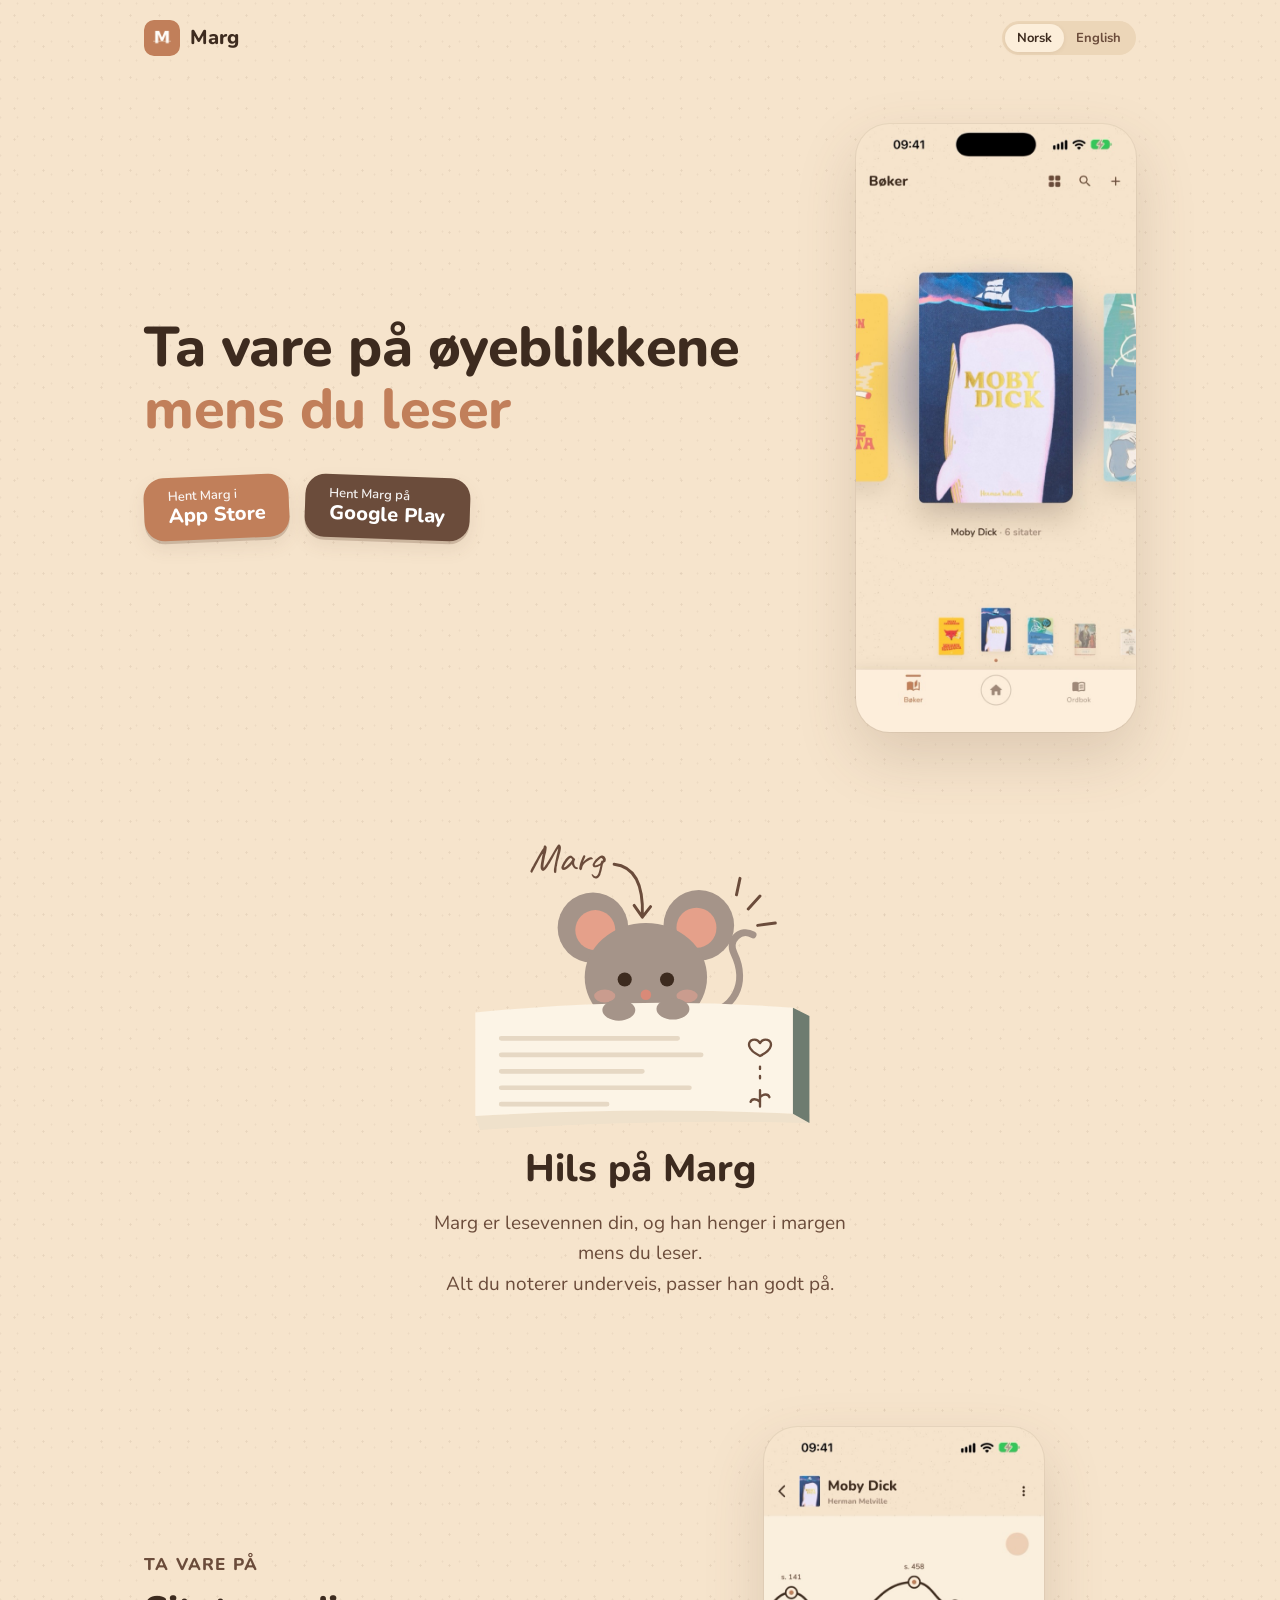
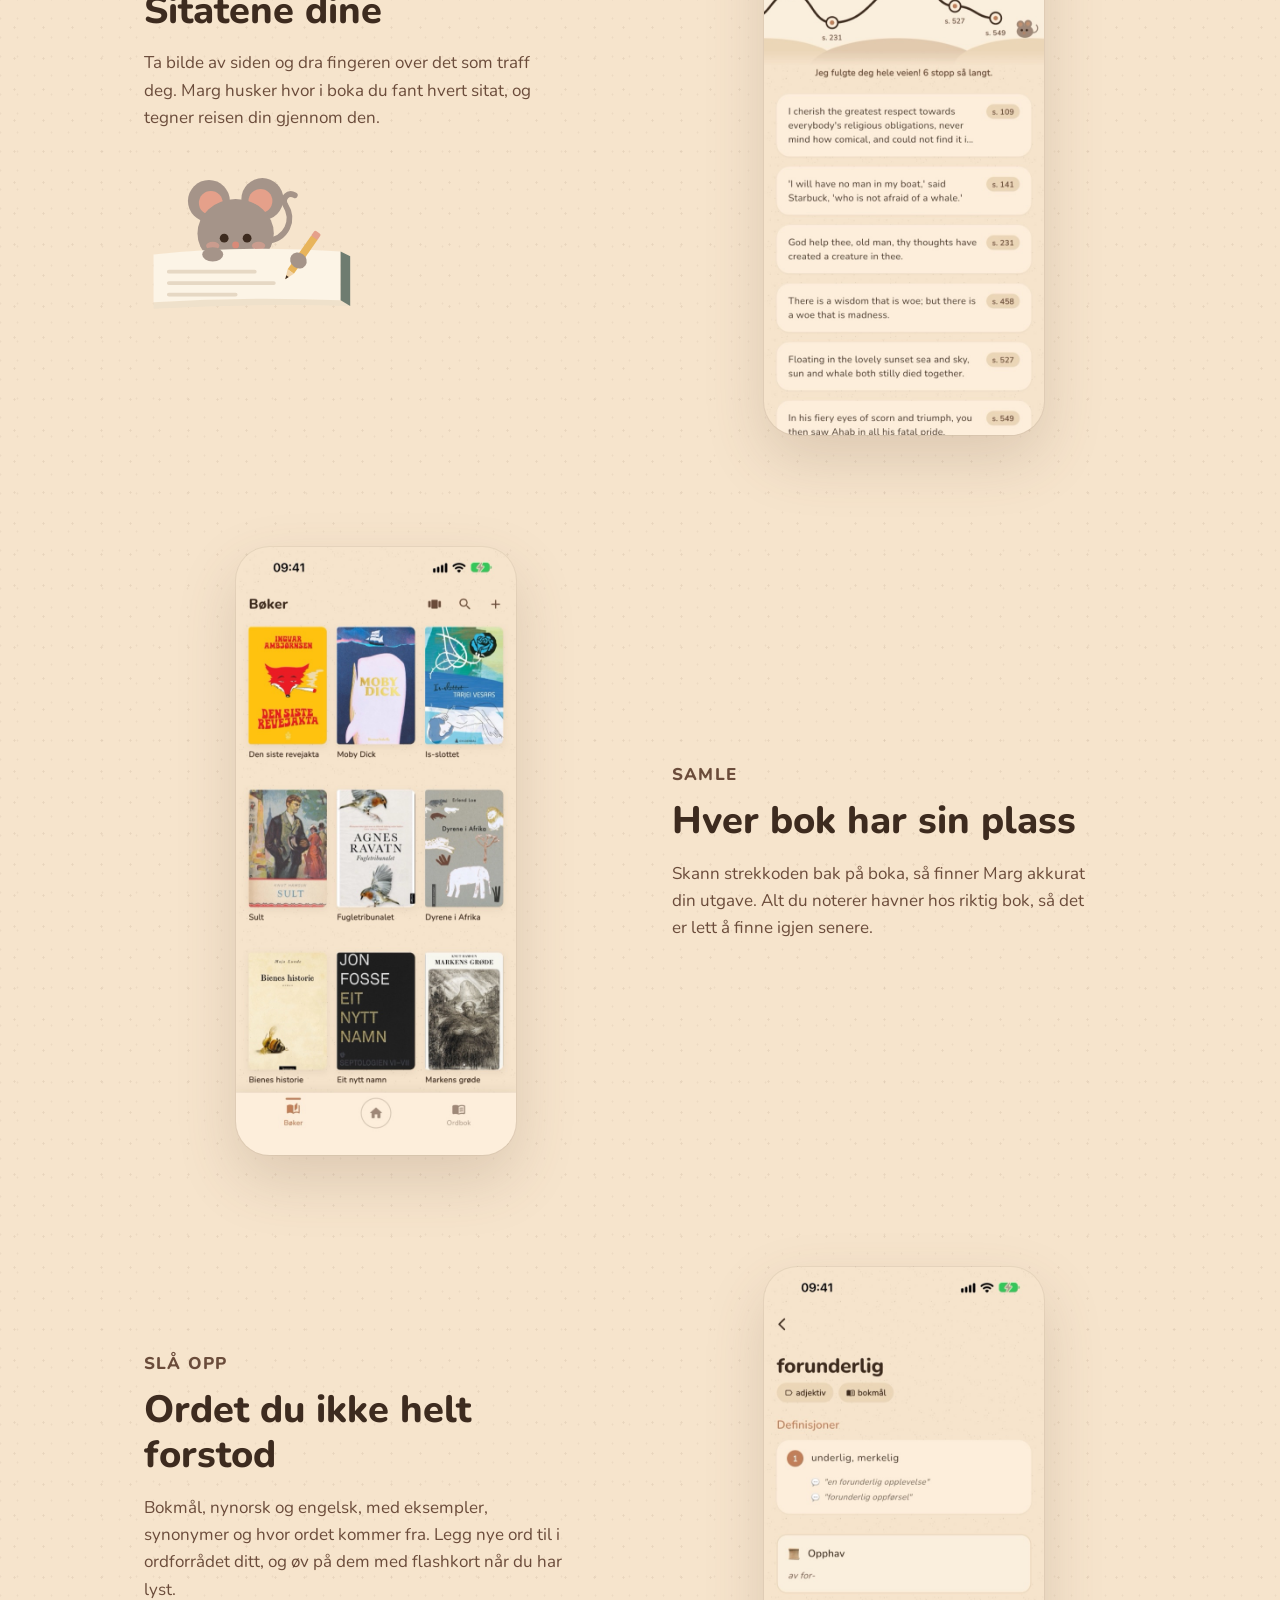
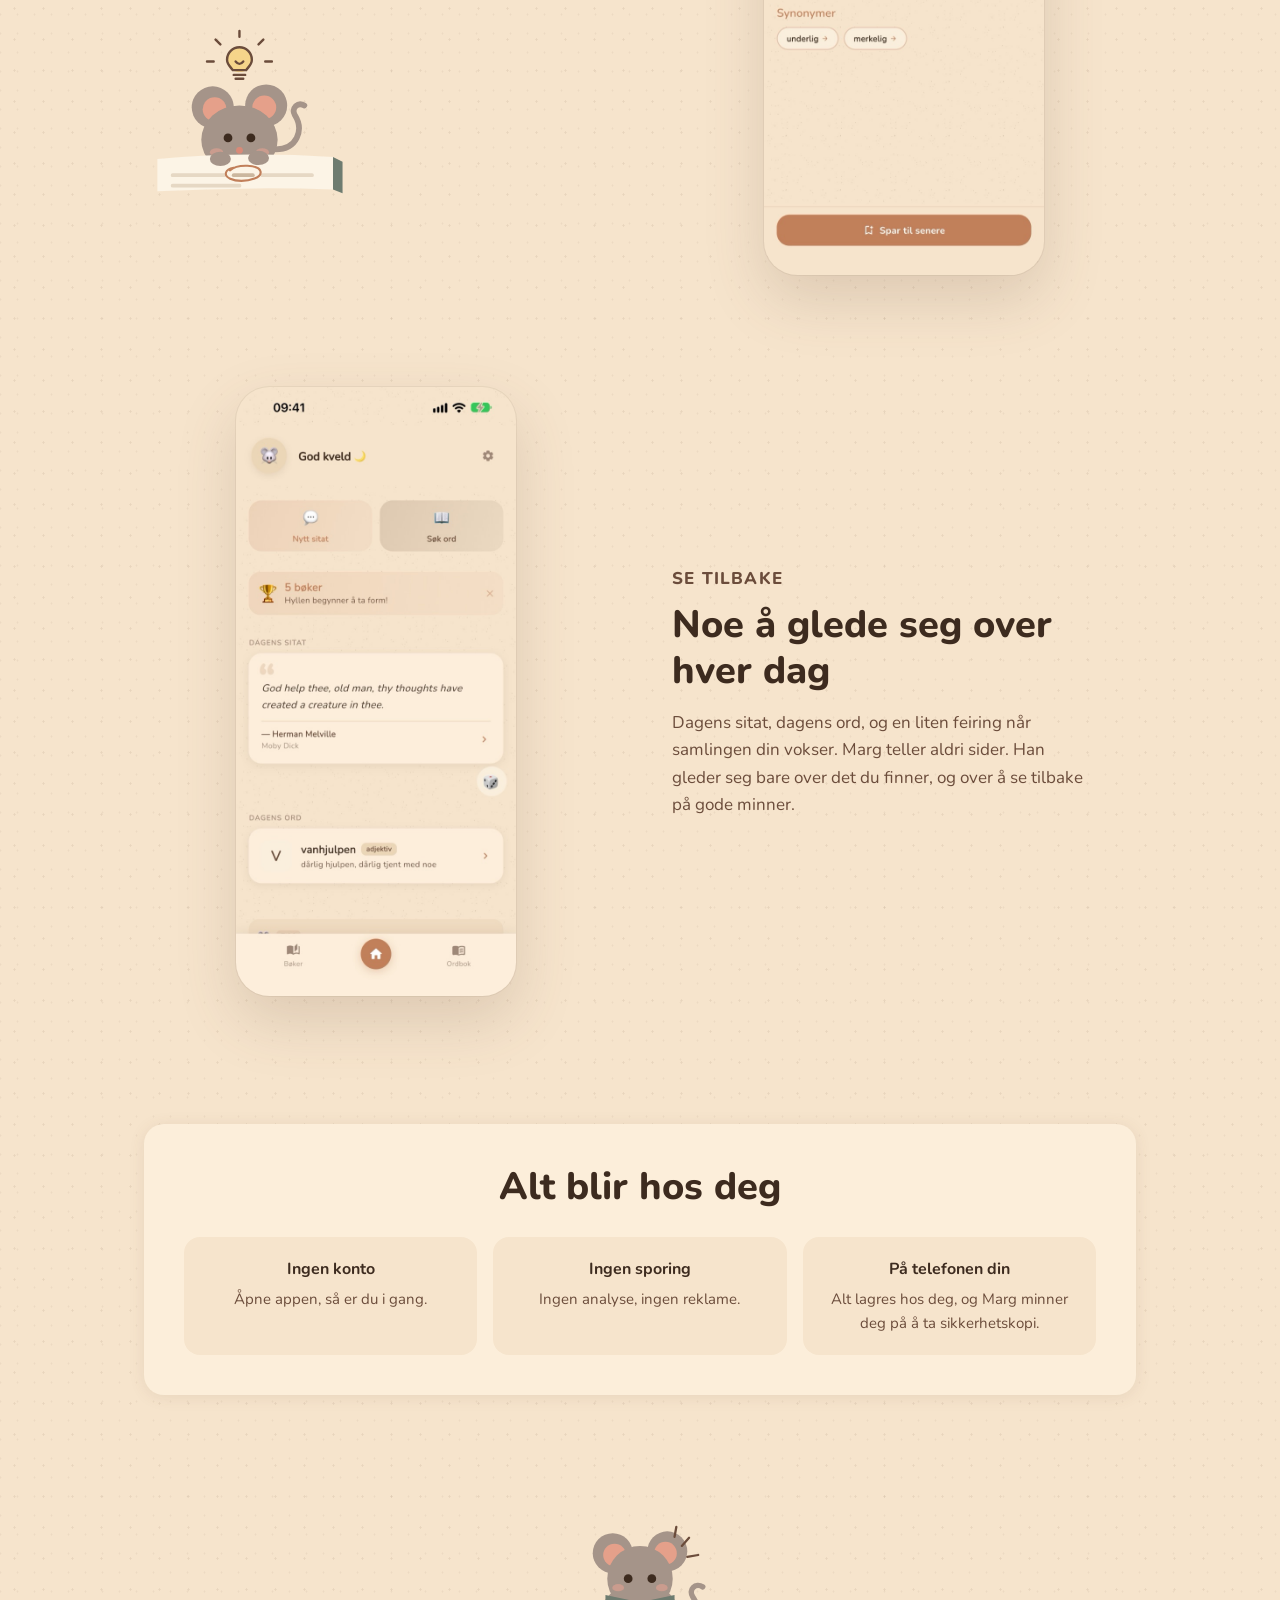
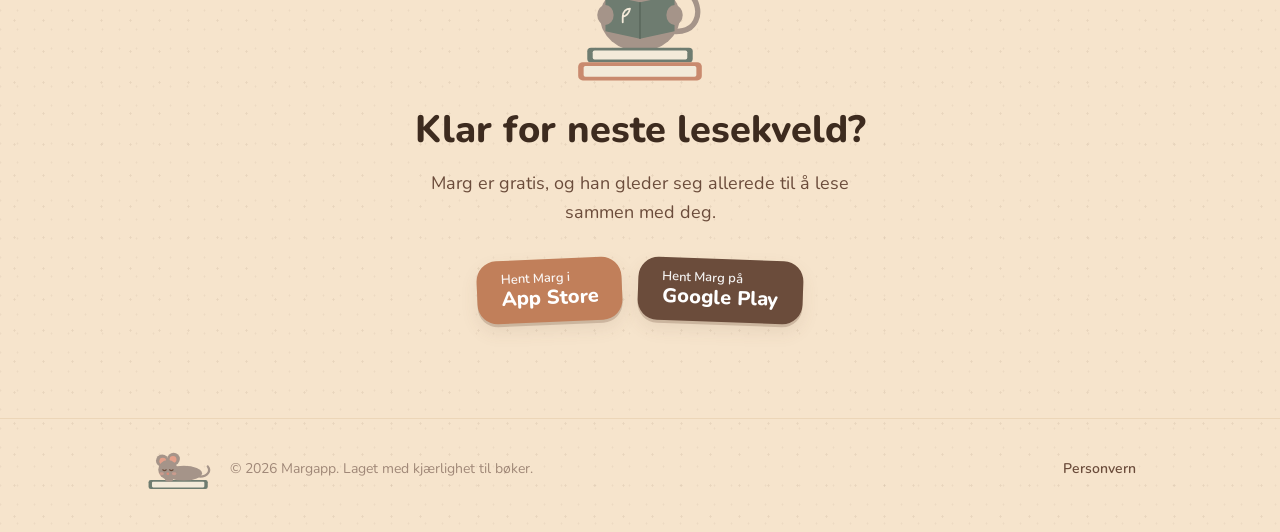
==== commit 0b2e600c: "Adjustments + updated privacy" ====
--- a/index.html
+++ b/index.html
@@ -500,13 +500,13 @@
             <span data-lang="en">Meet Marg</span>
           </h2>
           <p class="lede" data-lang="no">
-            Marg er din personlige lesevenn. Han bor i bokmargen og liker
-            å passe på ting du ønsker å huske fra lesingen.
+            Marg er lesevennen din, og han henger i margen mens du leser.<br />
+            Alt du noterer underveis, passer han godt på.
           </p>
           <p class="lede" data-lang="en">
-            Marg is your personal reading companion. He lives in the margin of
-            your book and loves looking after the things you want to remember
-            from your reading.
+            Marg is your reading companion, and he hangs out in the margin while
+            you read.<br />
+            He takes good care of everything you note down along the way.
           </p>
         </div>
       </div>
@@ -519,8 +519,8 @@
               ><span data-lang="en">Keep</span>
             </p>
             <h2>
-              <span data-lang="no">Sitatene dine, side for side.</span>
-              <span data-lang="en">Your quotes, page by page.</span>
+              <span data-lang="no">Sitatene dine</span>
+              <span data-lang="en">Your quotes</span>
             </h2>
             <p data-lang="no">
               Ta bilde av siden og dra fingeren over det som traff deg. Marg
@@ -553,18 +553,18 @@
               ><span data-lang="en">Collect</span>
             </p>
             <h2>
-              <span data-lang="no">Hver bok har sin plass.</span>
-              <span data-lang="en">Every book has its place.</span>
+              <span data-lang="no">Hver bok har sin plass</span>
+              <span data-lang="en">Every book has its place</span>
             </h2>
             <p data-lang="no">
               Skann strekkoden bak på boka, så finner Marg akkurat din utgave.
-              Eller ta et bilde av omslaget ditt. Alt du samler havner hos boka
-              det kom fra.
+              Alt du noterer havner hos riktig bok, så det er lett å finne igjen
+              senere.
             </p>
             <p data-lang="en">
-              Scan the barcode on the back and Marg finds your exact edition. Or
-              take a photo of your own cover. Everything you collect lives with
-              the book it came from.
+              Scan the barcode on the back and Marg finds your exact edition.
+              Everything you note down ends up with the right book, so it's easy
+              to find again later.
             </p>
           </div>
           <img
@@ -586,18 +586,18 @@
               ><span data-lang="en">Look up</span>
             </p>
             <h2>
-              <span data-lang="no">Ordet du ikke helt visste.</span>
-              <span data-lang="en">That word you weren't quite sure of.</span>
+              <span data-lang="no">Ordet du ikke helt forstod</span>
+              <span data-lang="en">That word you didn't quite get</span>
             </h2>
             <p data-lang="no">
               Bokmål, nynorsk og engelsk, med eksempler, synonymer og hvor ordet
-              kommer fra. Lagre de fineste og øv på dem med kort når du har
-              lyst.
+              kommer fra. Legg nye ord til i ordforrådet ditt, og øv på dem med
+              flashkort når du har lyst.
             </p>
             <p data-lang="en">
               Norwegian Bokmål, Nynorsk and English, with examples, synonyms and
-              where the word comes from. Save your favourites and practise them
-              with flashcards whenever you like.
+              where the word comes from. Add new words to your vocabulary and
+              practise them with flashcards whenever you like.
             </p>
             <div class="marg-spot" data-marg="lightbulb"></div>
           </div>
@@ -620,18 +620,18 @@
               ><span data-lang="en">Look back</span>
             </p>
             <h2>
-              <span data-lang="no">Noe å glede seg over hver dag.</span>
-              <span data-lang="en">Something to smile about every day.</span>
+              <span data-lang="no">Noe å glede seg over hver dag</span>
+              <span data-lang="en">Something to smile about every day</span>
             </h2>
             <p data-lang="no">
               Dagens sitat, dagens ord, og en liten feiring når samlingen din
               vokser. Marg teller aldri sider. Han gleder seg bare over det du
-              har funnet.
+              finner, og over å se tilbake på gode minner.
             </p>
             <p data-lang="en">
               A quote of the day, a word of the day, and a little celebration as
-              your collection grows. Marg never counts pages. He's just
-              delighted by what you've found.
+              your collection grows. Marg never counts pages. He's just happy
+              about what you find, and about looking back on good memories.
             </p>
           </div>
           <img
@@ -649,8 +649,8 @@
         <div class="wrap">
           <div class="privacy-card">
             <h2>
-              <span data-lang="no">Alt blir hos deg.</span>
-              <span data-lang="en">Everything stays with you.</span>
+              <span data-lang="no">Alt blir hos deg</span>
+              <span data-lang="en">Everything stays with you</span>
             </h2>
             <ul class="promises">
               <li>
@@ -668,8 +668,14 @@
               <li>
                 <strong data-lang="no">På telefonen din</strong>
                 <strong data-lang="en">On your phone</strong>
-                <span data-lang="no">Sitatene dine forlater den aldri.</span>
-                <span data-lang="en">Your quotes never leave it.</span>
+                <span data-lang="no"
+                  >Alt lagres hos deg, og Marg minner deg på å ta
+                  sikkerhetskopi.</span
+                >
+                <span data-lang="en"
+                  >Everything is stored with you, and Marg reminds you to make
+                  a backup.</span
+                >
               </li>
             </ul>
           </div>
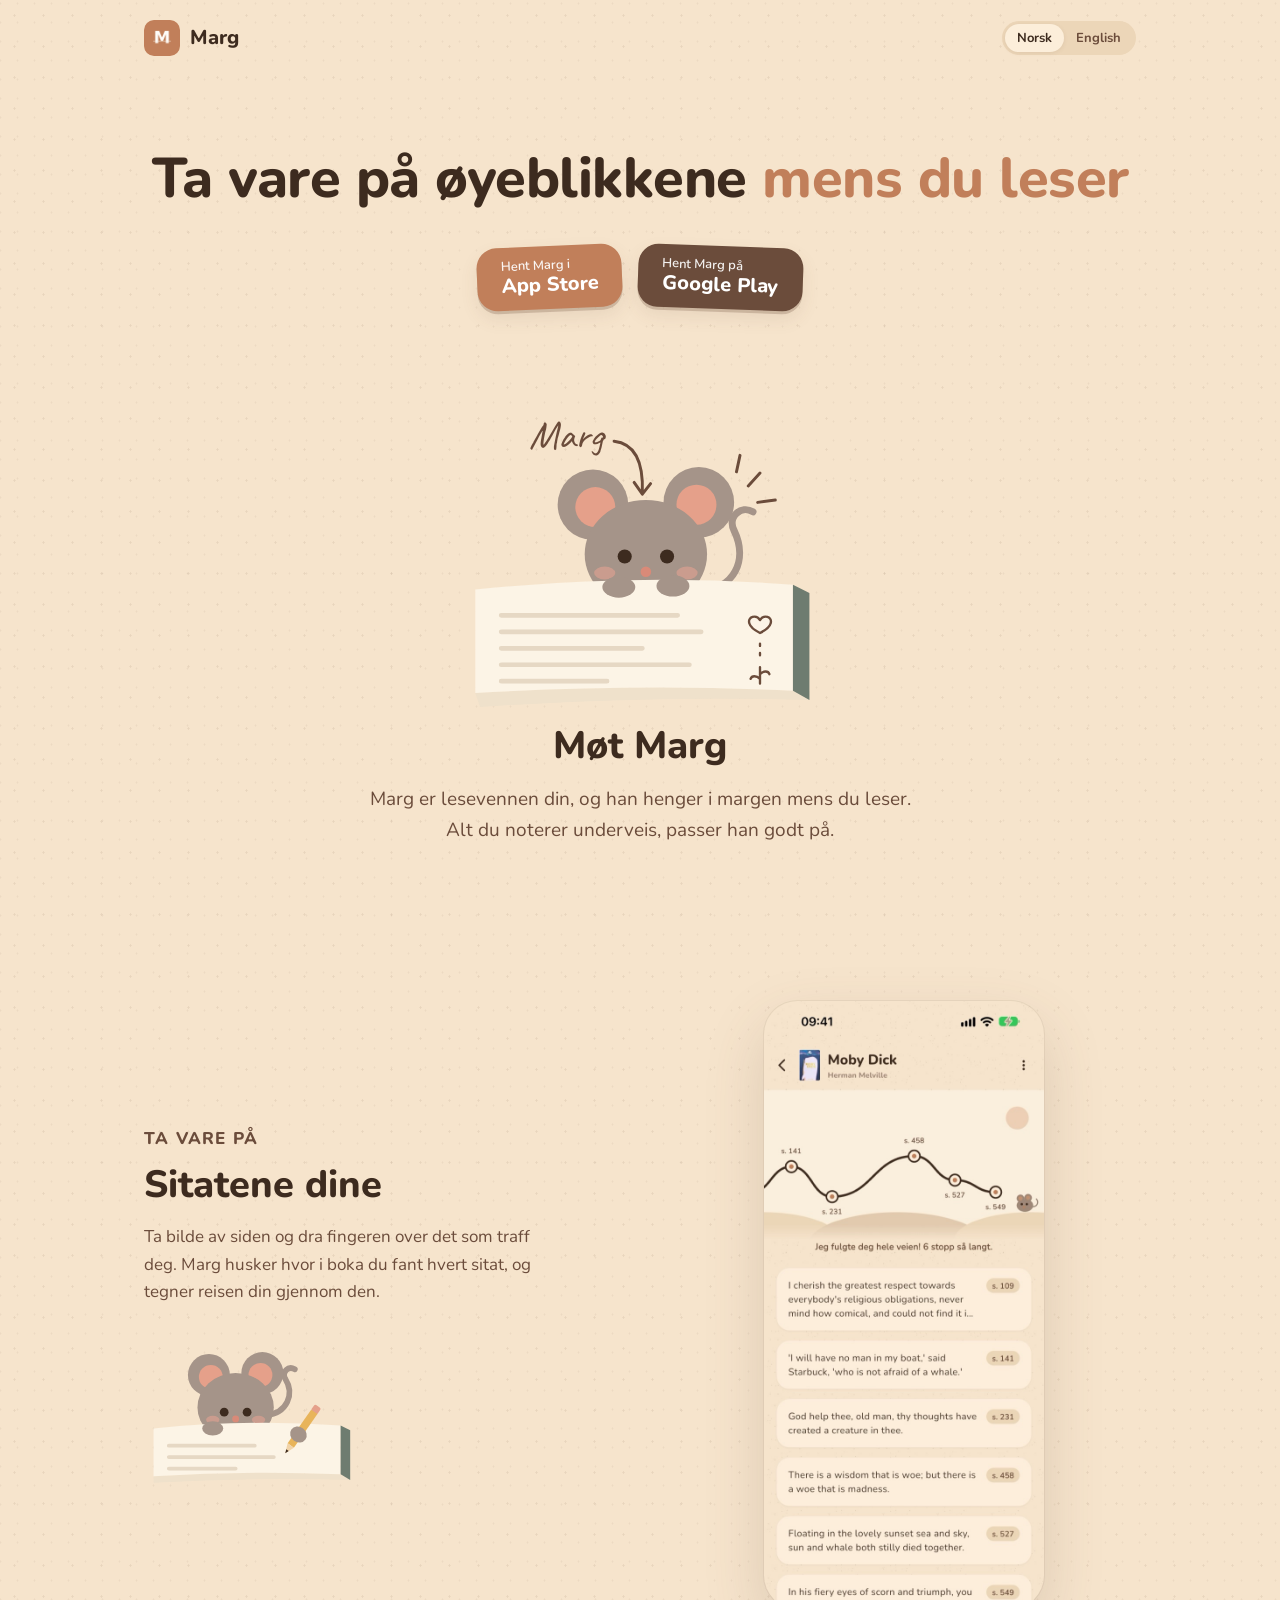
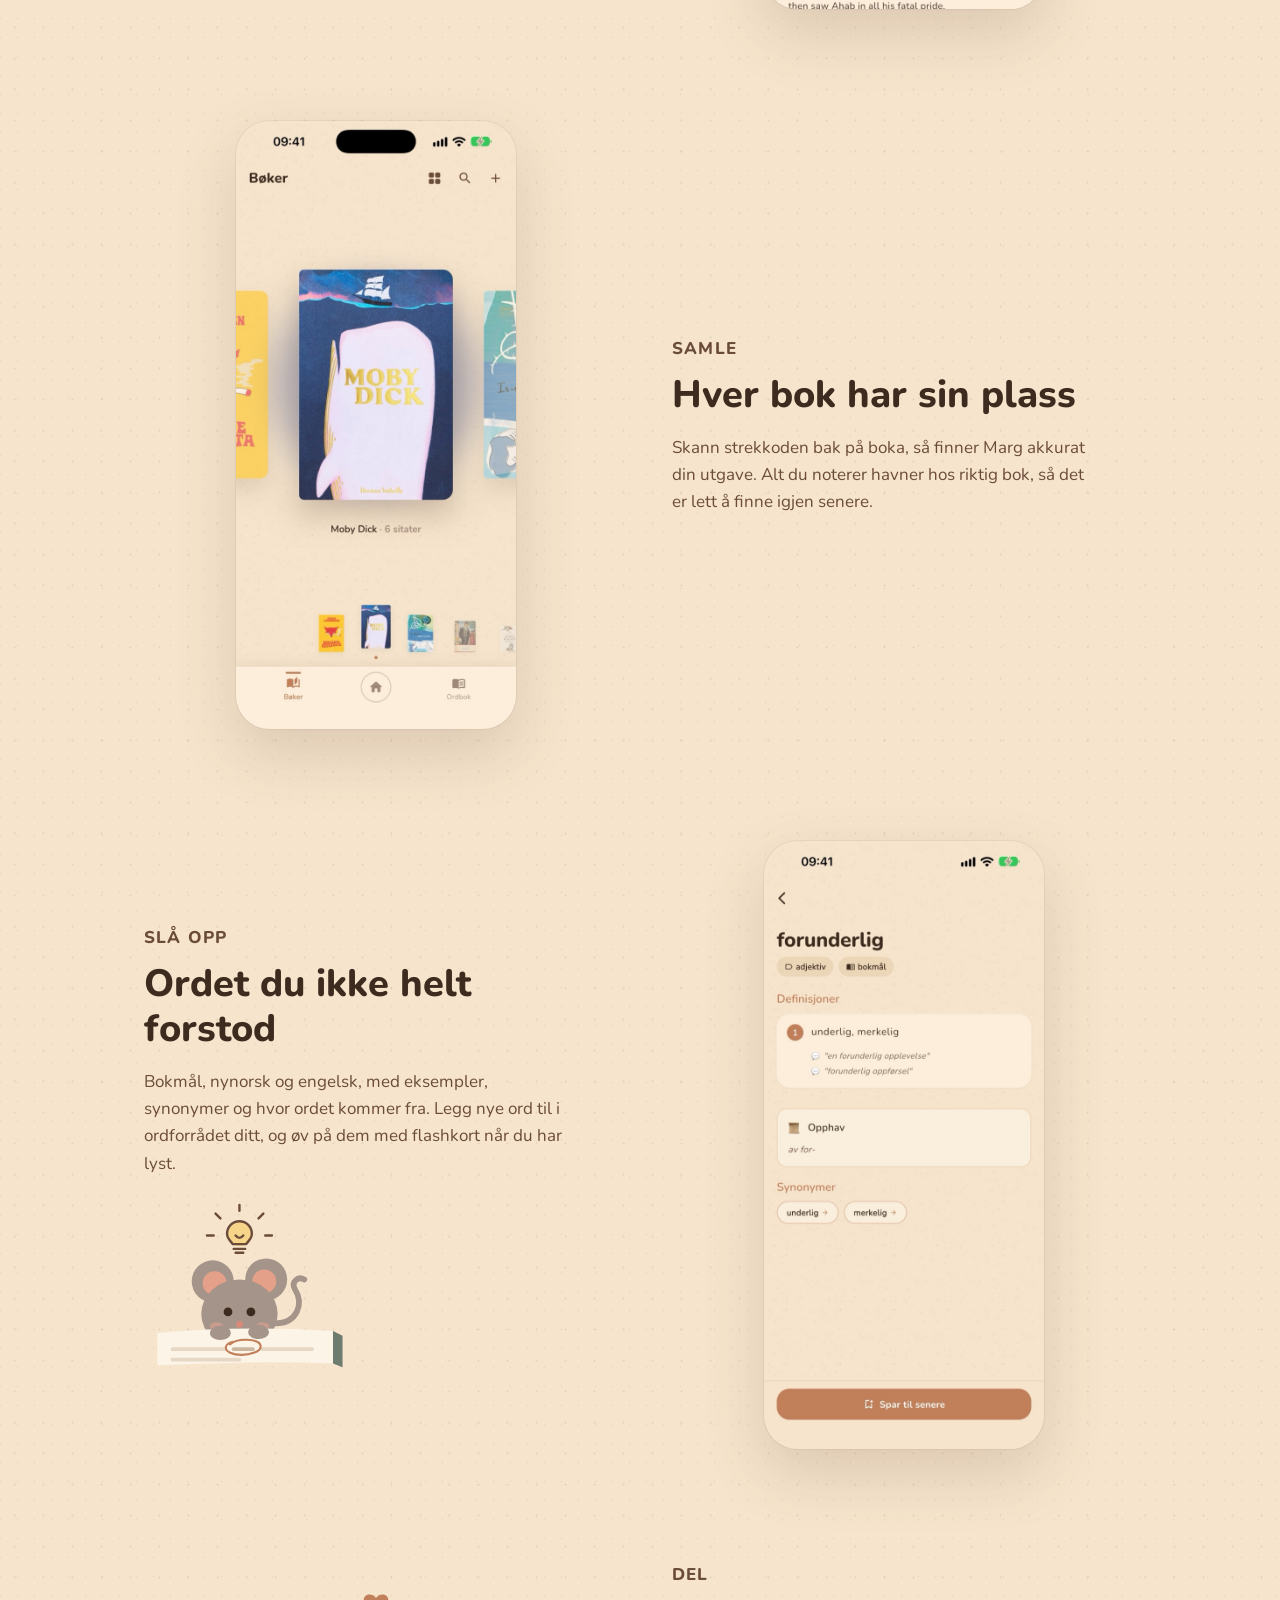
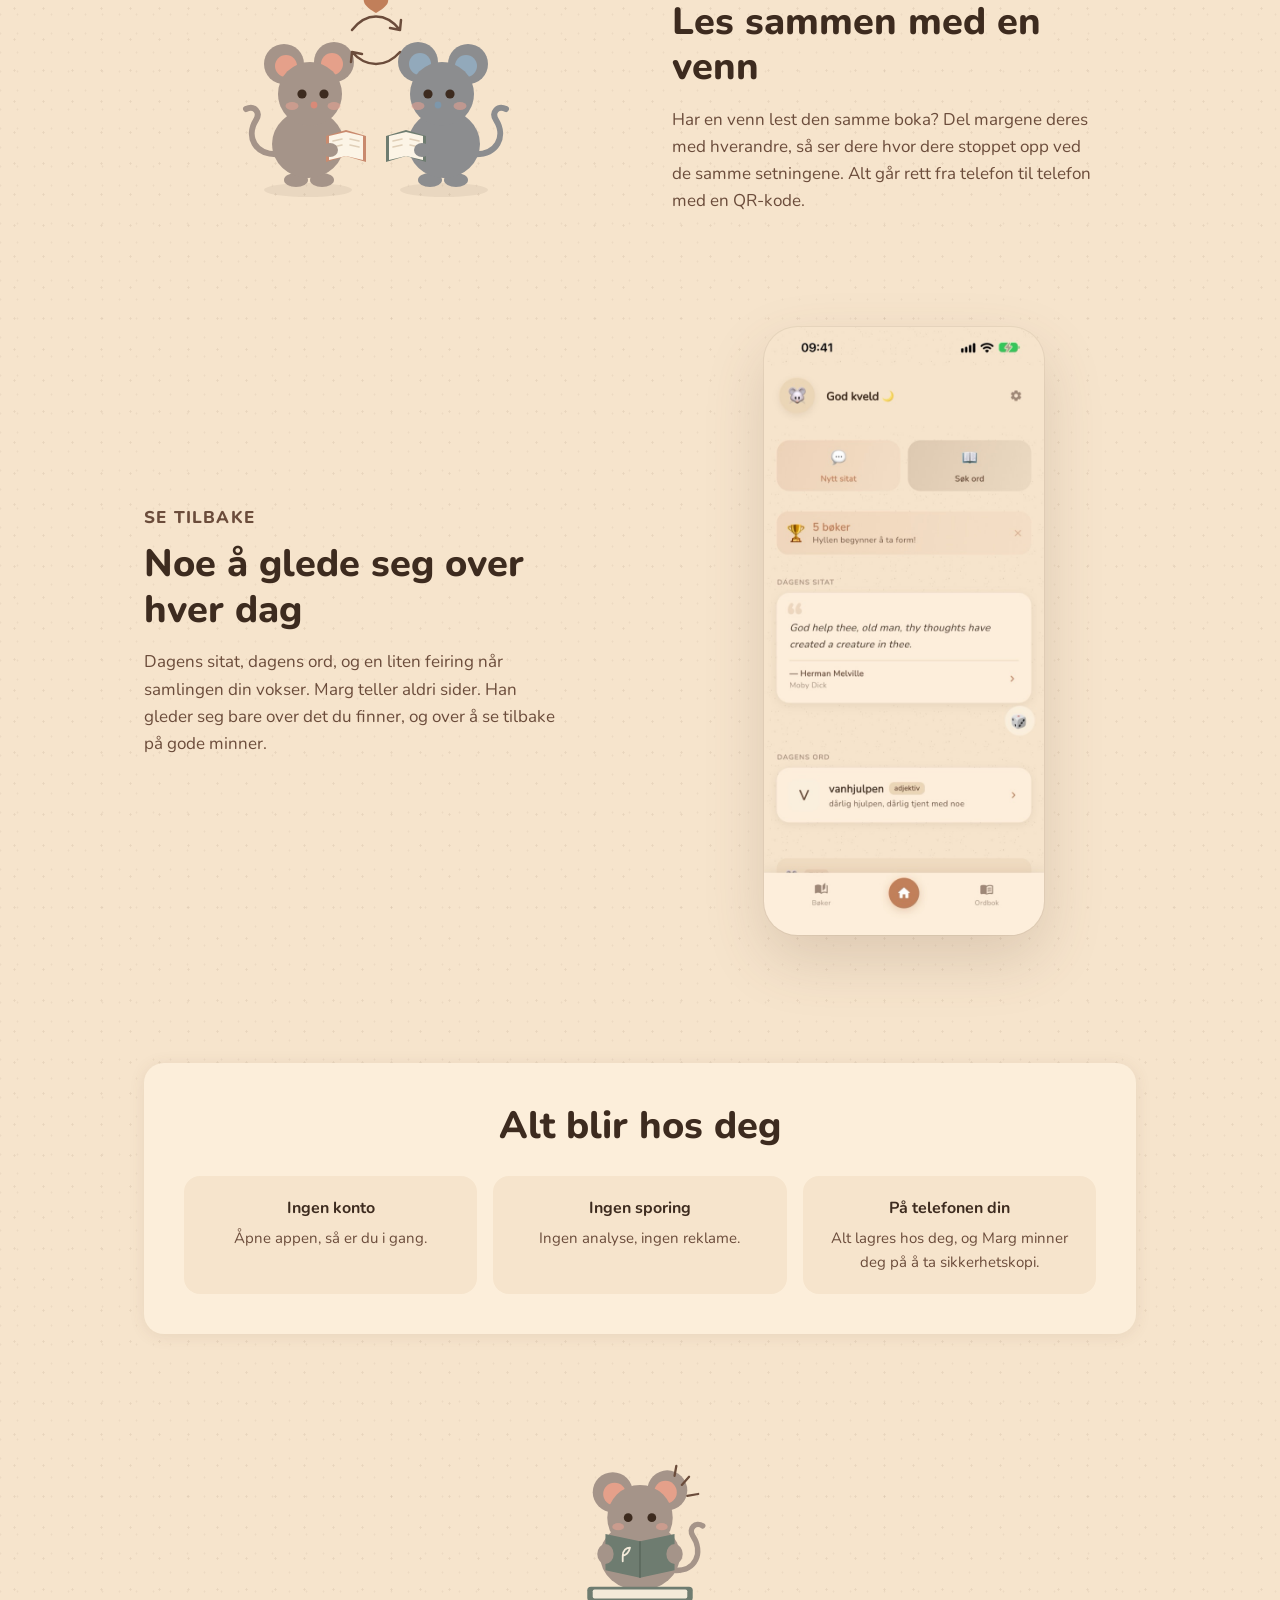
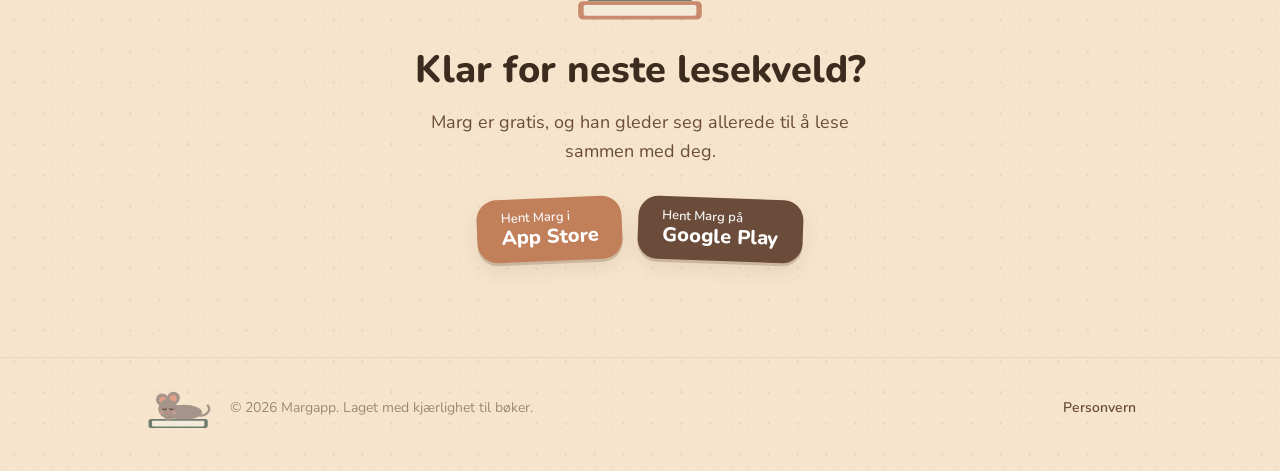
==== commit df498e75: "Update + introduce social feature" ====
--- a/index.html
+++ b/index.html
@@ -143,13 +143,18 @@
 
       /* ── Hero ──────────────────────────────── */
       .hero {
-        padding: 48px 0 96px;
+        padding: 72px 0 96px;
+        text-align: center;
       }
       .hero .wrap {
-        display: grid;
-        grid-template-columns: 1fr auto;
-        gap: 64px;
+        display: flex;
+        flex-direction: column;
         align-items: center;
+      }
+      /* ── Meet Marg ─────────────────────────── */
+      .meet-marg {
+        padding: 8px 0 72px;
+        text-align: center;
       }
       h1 {
         font-size: clamp(36px, 5.2vw, 56px);
@@ -166,12 +171,13 @@
       .lede {
         font-size: 19px;
         color: var(--walnut);
-        max-width: 460px;
-        margin-bottom: 32px;
+        max-width: 560px;
+        margin: 0 auto 28px;
       }
       /* Two stickers stuck in the margin, a little askew. */
       .hero .stores {
-        margin-top: 32px;
+        justify-content: center;
+        margin-top: 12px;
       }
       .stores {
         display: flex;
@@ -229,14 +235,6 @@
         opacity: 0.92;
       }
 
-      /* ── Meet Marg ─────────────────────────── */
-      .meet-marg {
-        padding: 8px 0 72px;
-        text-align: center;
-      }
-      .meet-marg .lede {
-        margin: 0 auto;
-      }
 
       /* ── Features ──────────────────────────── */
       .feature {
@@ -252,6 +250,12 @@
         justify-self: center;
       }
       .feature:nth-of-type(odd) .shot {
+        order: -1;
+      }
+      .feature .shot-scene {
+        justify-self: center;
+      }
+      .feature:nth-of-type(odd) .shot-scene {
         order: -1;
       }
       .eyebrow {
@@ -381,33 +385,22 @@
 
       @media (max-width: 760px) {
         .hero {
-          padding: 24px 0 56px;
-          text-align: center;
-        }
-        .hero .wrap,
+          padding: 40px 0 56px;
+        }
         .feature .wrap {
           grid-template-columns: 1fr;
           gap: 40px;
         }
-        .lede {
-          margin-left: auto;
-          margin-right: auto;
-        }
-        .hero .stores {
-          justify-content: center;
-        }
         .stores {
           gap: 20px 24px;
           margin-bottom: 16px;
         }
-        .hero .shot {
-          justify-self: center;
-        }
         .feature {
           padding: 40px 0;
           text-align: center;
         }
-        .feature:nth-of-type(odd) .shot {
+        .feature:nth-of-type(odd) .shot,
+        .feature:nth-of-type(odd) .shot-scene {
           order: 0;
         }
         .feature p {
@@ -445,49 +438,40 @@
     <main>
       <section class="hero">
         <div class="wrap">
-          <div>
-            <h1>
-              <span data-lang="no"
-                >Ta vare på øyeblikkene <em>mens du leser</em></span
-              >
-              <span data-lang="en"
-                >Hold on to the moments <em>while you read</em></span
-              >
-            </h1>
-            <div class="stores">
-              <a
-                class="store store-apple"
-                href="https://apps.apple.com/app/id6822649267"
-                target="_blank"
-                rel="noopener"
-              >
-                <span class="store-text">
-                  <small data-lang="no">Hent Marg i</small>
-                  <small data-lang="en">Get Marg on the</small>
-                  App Store
-                </span>
-              </a>
-              <a
-                class="store store-play"
-                href="https://play.google.com/store/apps/details?id=com.margapp.marg"
-                target="_blank"
-                rel="noopener"
-              >
-                <span class="store-text">
-                  <small data-lang="no">Hent Marg på</small>
-                  <small data-lang="en">Get Marg on</small>
-                  Google Play
-                </span>
-              </a>
-            </div>
+          <h1>
+            <span data-lang="no"
+              >Ta vare på øyeblikkene <em>mens du leser</em></span
+            >
+            <span data-lang="en"
+              >Hold on to the moments <em>while you read</em></span
+            >
+          </h1>
+          <div class="stores">
+            <a
+              class="store store-apple"
+              href="https://apps.apple.com/app/id6822649267"
+              target="_blank"
+              rel="noopener"
+            >
+              <span class="store-text">
+                <small data-lang="no">Hent Marg i</small>
+                <small data-lang="en">Get Marg on the</small>
+                App Store
+              </span>
+            </a>
+            <a
+              class="store store-play"
+              href="https://play.google.com/store/apps/details?id=com.margapp.marg"
+              target="_blank"
+              rel="noopener"
+            >
+              <span class="store-text">
+                <small data-lang="no">Hent Marg på</small>
+                <small data-lang="en">Get Marg on</small>
+                Google Play
+              </span>
+            </a>
           </div>
-          <img
-            class="shot"
-            src="images/01-hylle.jpg"
-            width="640"
-            height="1390"
-            alt="Bokhylla i Marg, med Moby Dick fremst"
-          />
         </div>
       </section>
 
@@ -496,7 +480,7 @@
         <div class="wrap">
           <div class="marg-spot" data-marg="peek"></div>
           <h2>
-            <span data-lang="no">Hils på Marg</span>
+            <span data-lang="no">Møt Marg</span>
             <span data-lang="en">Meet Marg</span>
           </h2>
           <p class="lede" data-lang="no">
@@ -511,6 +495,8 @@
         </div>
       </div>
 
+      </div>
+
       <section class="feature reveal">
         <div class="wrap">
           <div>
@@ -569,11 +555,11 @@
           </div>
           <img
             class="shot"
-            src="images/03-boker.jpg"
+            src="images/01-hylle.jpg"
             width="640"
             height="1390"
             loading="lazy"
-            alt="Bokhylla som rutenett med ni bokomslag"
+            alt="Bokhylla i Marg, med Moby Dick fremst"
           />
         </div>
       </section>
@@ -609,6 +595,32 @@
             loading="lazy"
             alt="Ordet «forunderlig» slått opp i ordboka"
           />
+        </div>
+      </section>
+
+      <section class="feature reveal">
+        <div class="wrap">
+          <div>
+            <p class="eyebrow">
+              <span data-lang="no">Del</span
+              ><span data-lang="en">Share</span>
+            </p>
+            <h2>
+              <span data-lang="no">Les sammen med en venn</span>
+              <span data-lang="en">Read together with a friend</span>
+            </h2>
+            <p data-lang="no">
+              Har en venn lest den samme boka? Del margene deres med hverandre,
+              så ser dere hvor dere stoppet opp ved de samme setningene. Alt går
+              rett fra telefon til telefon med en QR-kode.
+            </p>
+            <p data-lang="en">
+              Has a friend read the same book? Trade margins and see where you
+              both stopped at the same lines. It all goes straight from phone to
+              phone with a QR code.
+            </p>
+          </div>
+          <div class="marg-spot" data-marg="trade"></div>
         </div>
       </section>
 
--- a/marg/marg.css
+++ b/marg/marg.css
@@ -398,3 +398,87 @@
     margin: 24px auto 0;
   }
 }
+
+/* Two Margs trading margins: they walk in from each side, swap notebooks,
+   and a heart pops up between them. The friend is tinted like in the app. */
+.trade-scene {
+  width: min(360px, 86vw);
+}
+.trade-scene .fur.friend {
+  fill: #8c8d8f;
+}
+.trade-scene .ear-inside.friend {
+  fill: #92a9bb;
+}
+.trade-scene .nose.friend {
+  fill: #7d97ab;
+}
+.trade-scene .tail.friend {
+  stroke: #8c8d8f;
+}
+.trade-scene .walker,
+.trade-scene .waddle,
+.trade-scene .trade-heart {
+  transform-box: fill-box;
+}
+.trade-scene .walker {
+  transition:
+    transform 1.2s cubic-bezier(0.25, 0.8, 0.35, 1),
+    opacity 0.4s ease;
+}
+.trade-scene:not(.awake) .from-left {
+  opacity: 0;
+  transform: translateX(-80px);
+}
+.trade-scene:not(.awake) .from-right {
+  opacity: 0;
+  transform: translateX(80px);
+}
+.trade-scene.awake .waddle {
+  transform-origin: 50% 100%;
+  animation: marg-waddle 0.3s ease-in-out 4 alternate;
+}
+@keyframes marg-waddle {
+  from {
+    transform: rotate(-4deg);
+  }
+  to {
+    transform: translateY(-4px) rotate(4deg);
+  }
+}
+.trade-scene .swap-arrow {
+  stroke-dasharray: 80;
+  stroke-dashoffset: 80;
+}
+.trade-scene.awake .swap-arrow {
+  stroke-dashoffset: 0;
+  transition: stroke-dashoffset 0.6s ease 1.3s;
+}
+.trade-scene.awake .swap-arrow.later {
+  transition-delay: 1.6s;
+}
+.trade-scene .trade-heart {
+  fill: var(--terracotta);
+  transform-origin: center;
+  transition:
+    transform 0.6s cubic-bezier(0.34, 1.8, 0.64, 1) 2s,
+    opacity 0.3s ease 2s;
+}
+.trade-scene:not(.awake) .trade-heart {
+  opacity: 0;
+  transform: scale(0.3);
+}
+.trade-scene.awake .trade-heart {
+  animation: marg-heart-bob 2.4s ease-in-out 2.8s infinite alternate;
+}
+@keyframes marg-heart-bob {
+  to {
+    transform: translateY(-5px);
+  }
+}
+
+@media (prefers-reduced-motion: reduce) {
+  .trade-scene .swap-arrow {
+    stroke-dashoffset: 0;
+  }
+}
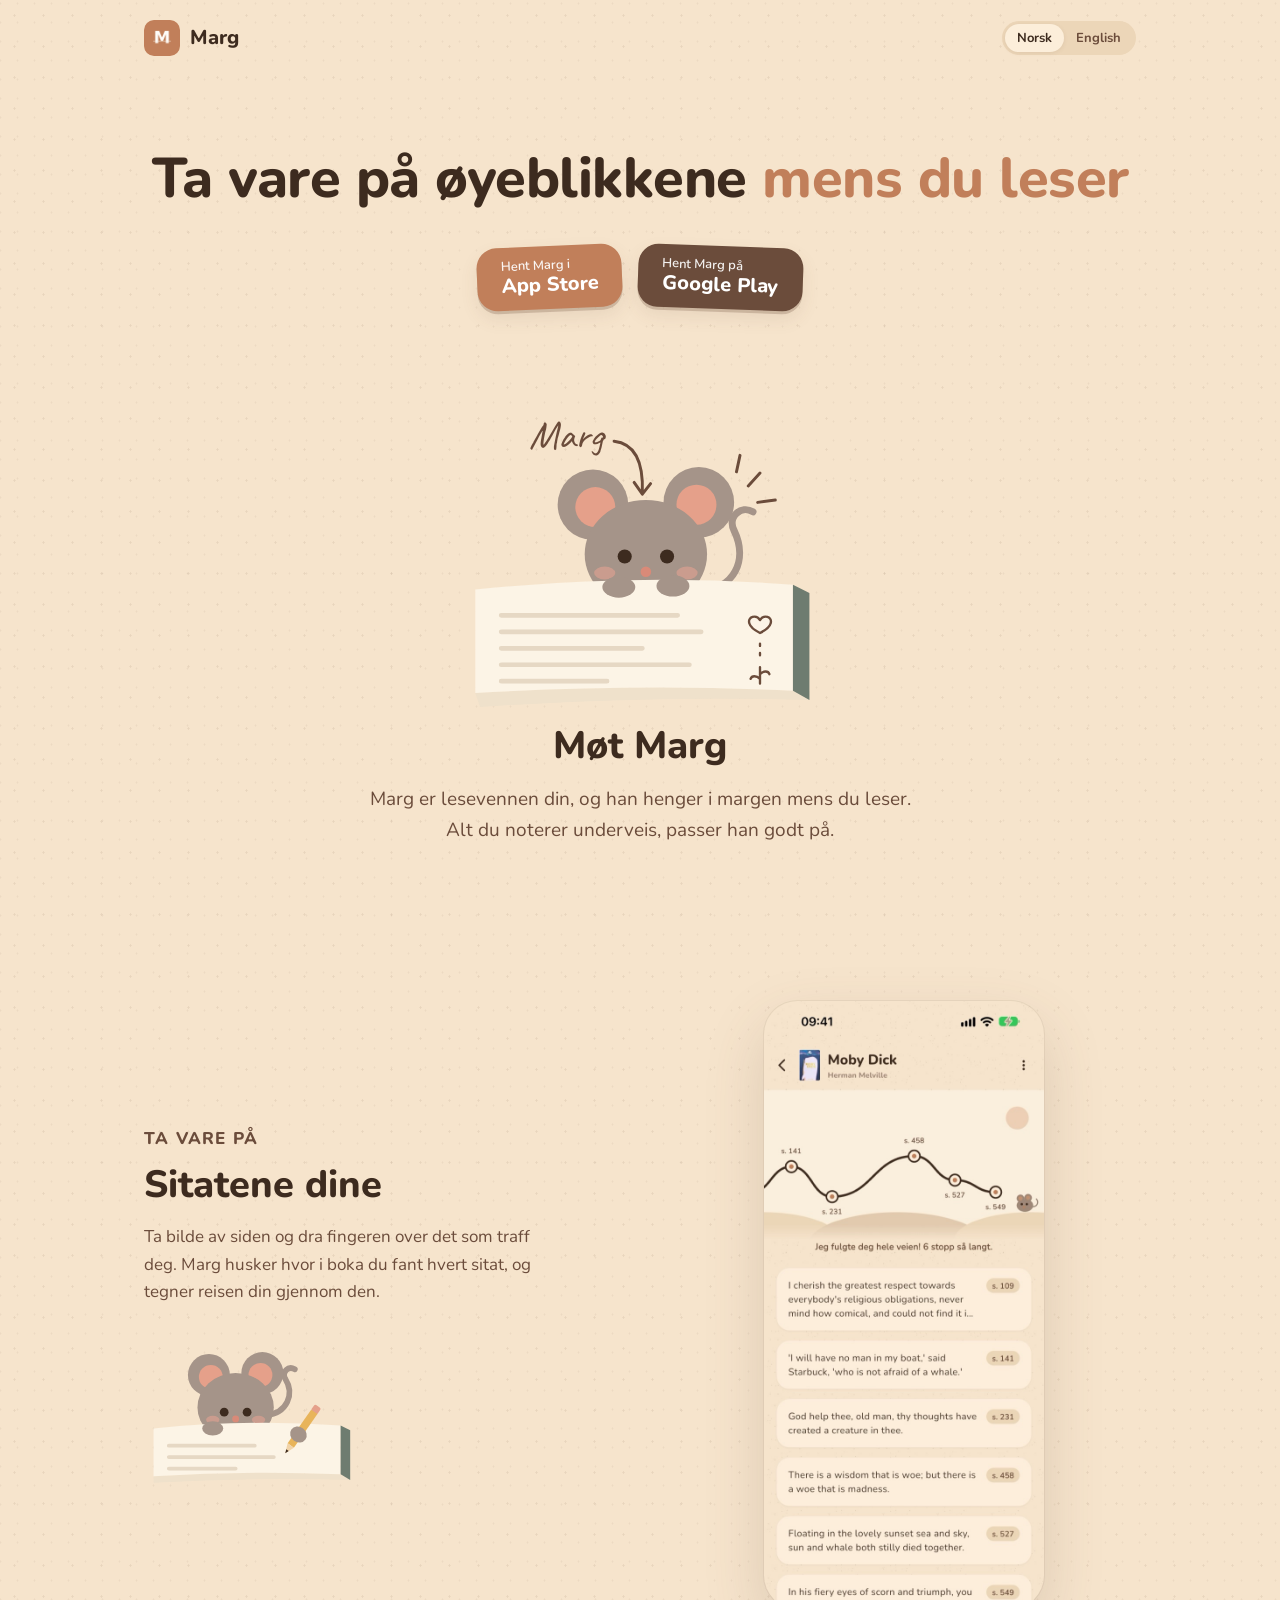
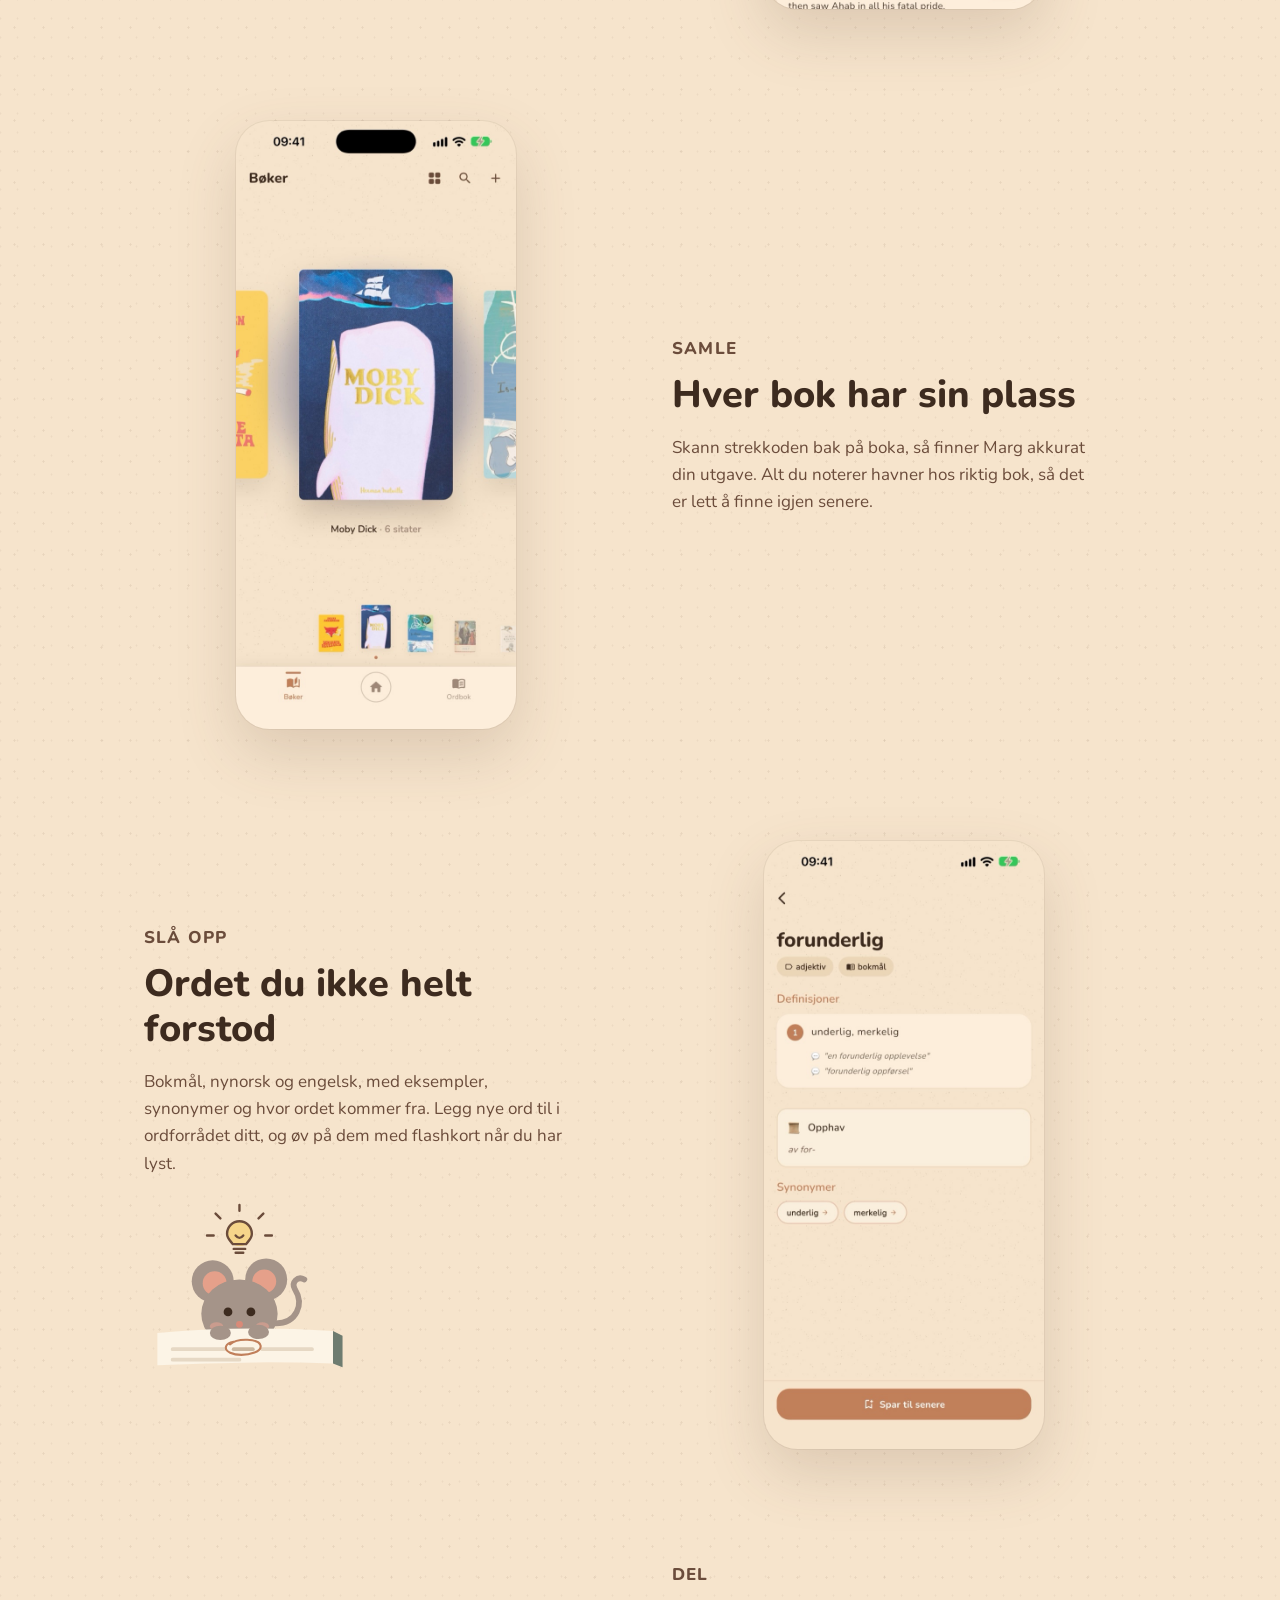
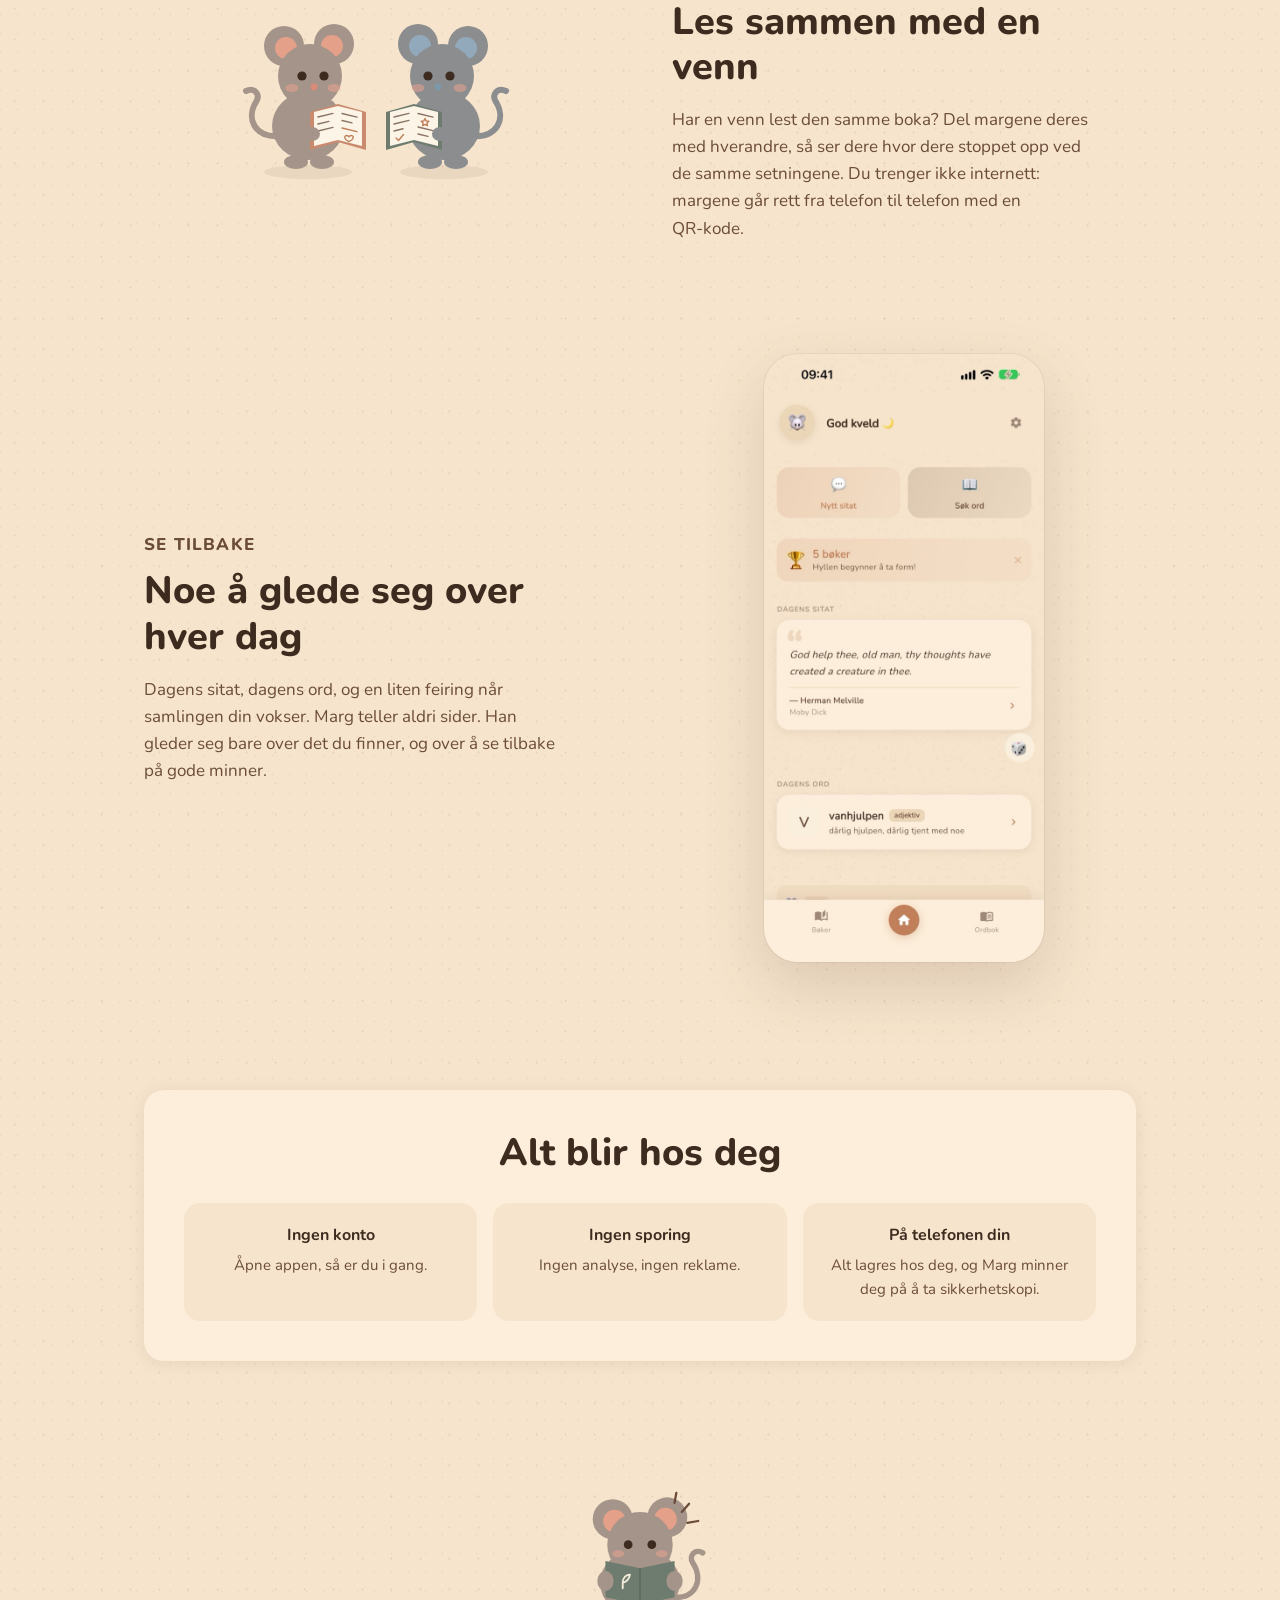
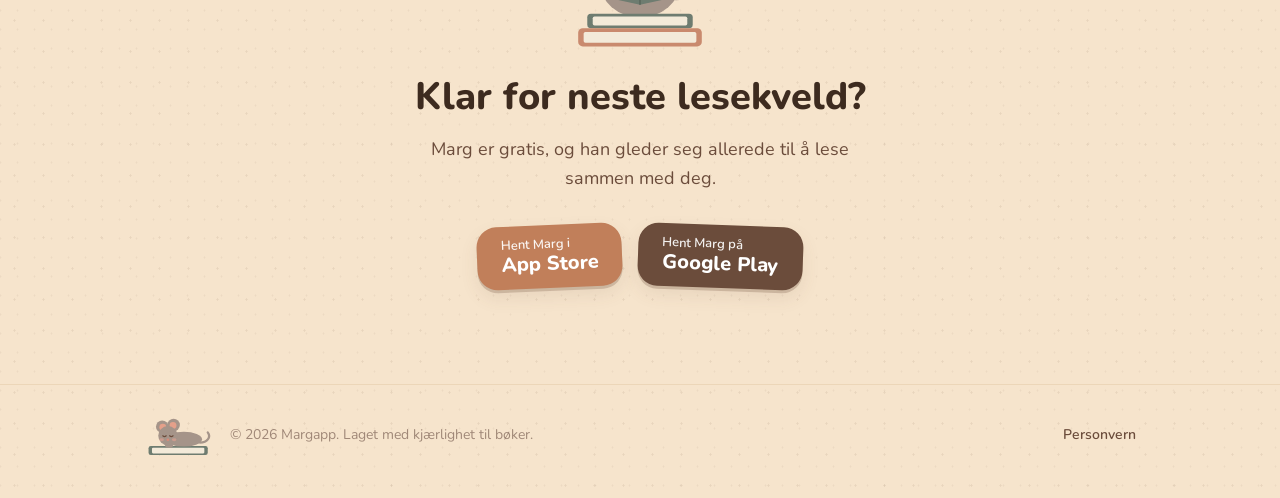
==== commit bfae71a6: "Better illustration" ====
--- a/index.html
+++ b/index.html
@@ -611,13 +611,14 @@
             </h2>
             <p data-lang="no">
               Har en venn lest den samme boka? Del margene deres med hverandre,
-              så ser dere hvor dere stoppet opp ved de samme setningene. Alt går
-              rett fra telefon til telefon med en QR-kode.
+              så ser dere hvor dere stoppet opp ved de samme setningene. Du
+              trenger ikke internett: margene går rett fra telefon til telefon
+              med en QR&#8209;kode.
             </p>
             <p data-lang="en">
               Has a friend read the same book? Trade margins and see where you
-              both stopped at the same lines. It all goes straight from phone to
-              phone with a QR code.
+              both stopped at the same lines. No internet needed: your margins
+              go straight from phone to phone with a QR code.
             </p>
           </div>
           <div class="marg-spot" data-marg="trade"></div>
--- a/marg/marg.css
+++ b/marg/marg.css
@@ -399,8 +399,8 @@
   }
 }
 
-/* Two Margs trading margins: they walk in from each side, swap notebooks,
-   and a heart pops up between them. The friend is tinted like in the app. */
+/* Two Margs trading margins: they walk in from each side with their notes.
+   The friend is tinted like in the app. */
 .trade-scene {
   width: min(360px, 86vw);
 }
@@ -417,8 +417,7 @@
   stroke: #8c8d8f;
 }
 .trade-scene .walker,
-.trade-scene .waddle,
-.trade-scene .trade-heart {
+.trade-scene .waddle {
   transform-box: fill-box;
 }
 .trade-scene .walker {
@@ -446,39 +445,13 @@
     transform: translateY(-4px) rotate(4deg);
   }
 }
-.trade-scene .swap-arrow {
-  stroke-dasharray: 80;
-  stroke-dashoffset: 80;
-}
-.trade-scene.awake .swap-arrow {
-  stroke-dashoffset: 0;
-  transition: stroke-dashoffset 0.6s ease 1.3s;
-}
-.trade-scene.awake .swap-arrow.later {
-  transition-delay: 1.6s;
-}
-.trade-scene .trade-heart {
-  fill: var(--terracotta);
-  transform-origin: center;
-  transition:
-    transform 0.6s cubic-bezier(0.34, 1.8, 0.64, 1) 2s,
-    opacity 0.3s ease 2s;
-}
-.trade-scene:not(.awake) .trade-heart {
-  opacity: 0;
-  transform: scale(0.3);
-}
-.trade-scene.awake .trade-heart {
-  animation: marg-heart-bob 2.4s ease-in-out 2.8s infinite alternate;
-}
-@keyframes marg-heart-bob {
-  to {
-    transform: translateY(-5px);
-  }
-}
-
-@media (prefers-reduced-motion: reduce) {
-  .trade-scene .swap-arrow {
-    stroke-dashoffset: 0;
-  }
-}
+.trade-scene .notes {
+  fill: none;
+  stroke: #8a7466;
+  stroke-width: 1.4;
+  stroke-linecap: round;
+  stroke-linejoin: round;
+}
+.trade-scene .notes.accent {
+  stroke: var(--terracotta);
+}
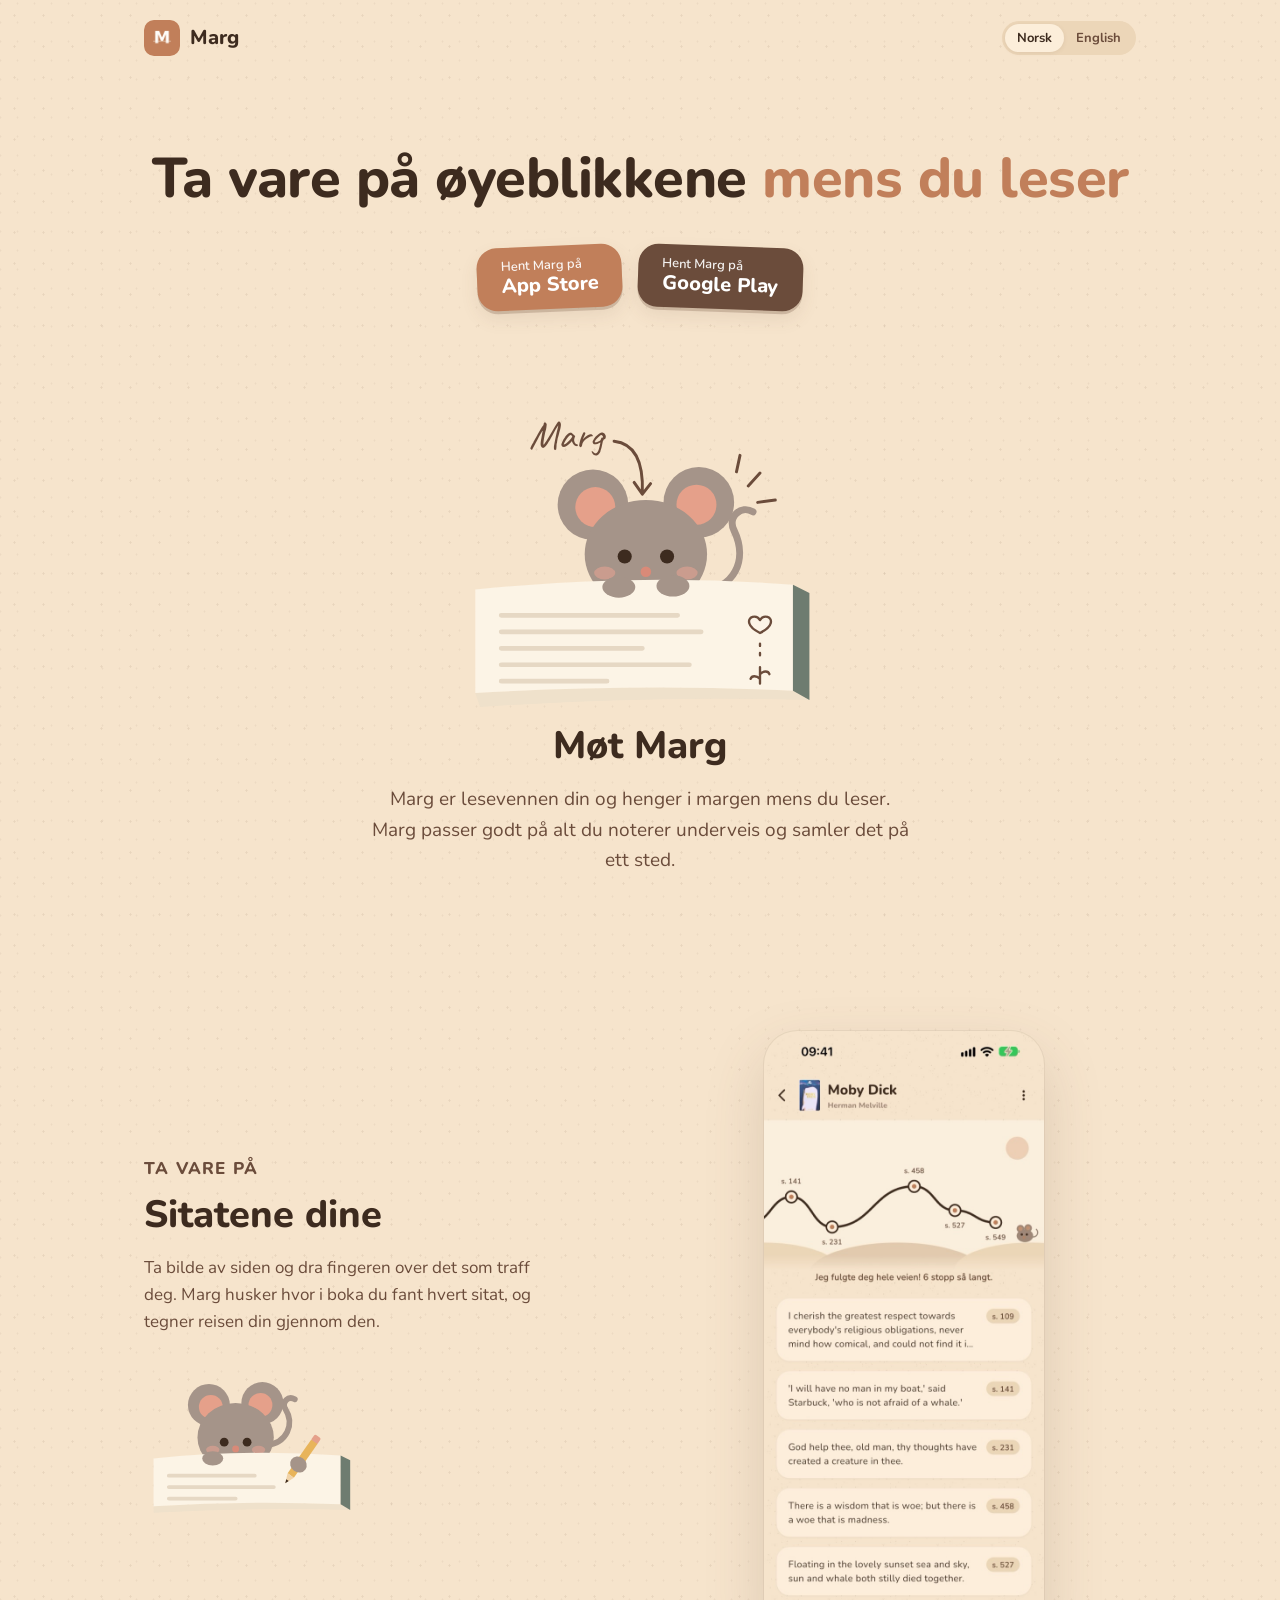
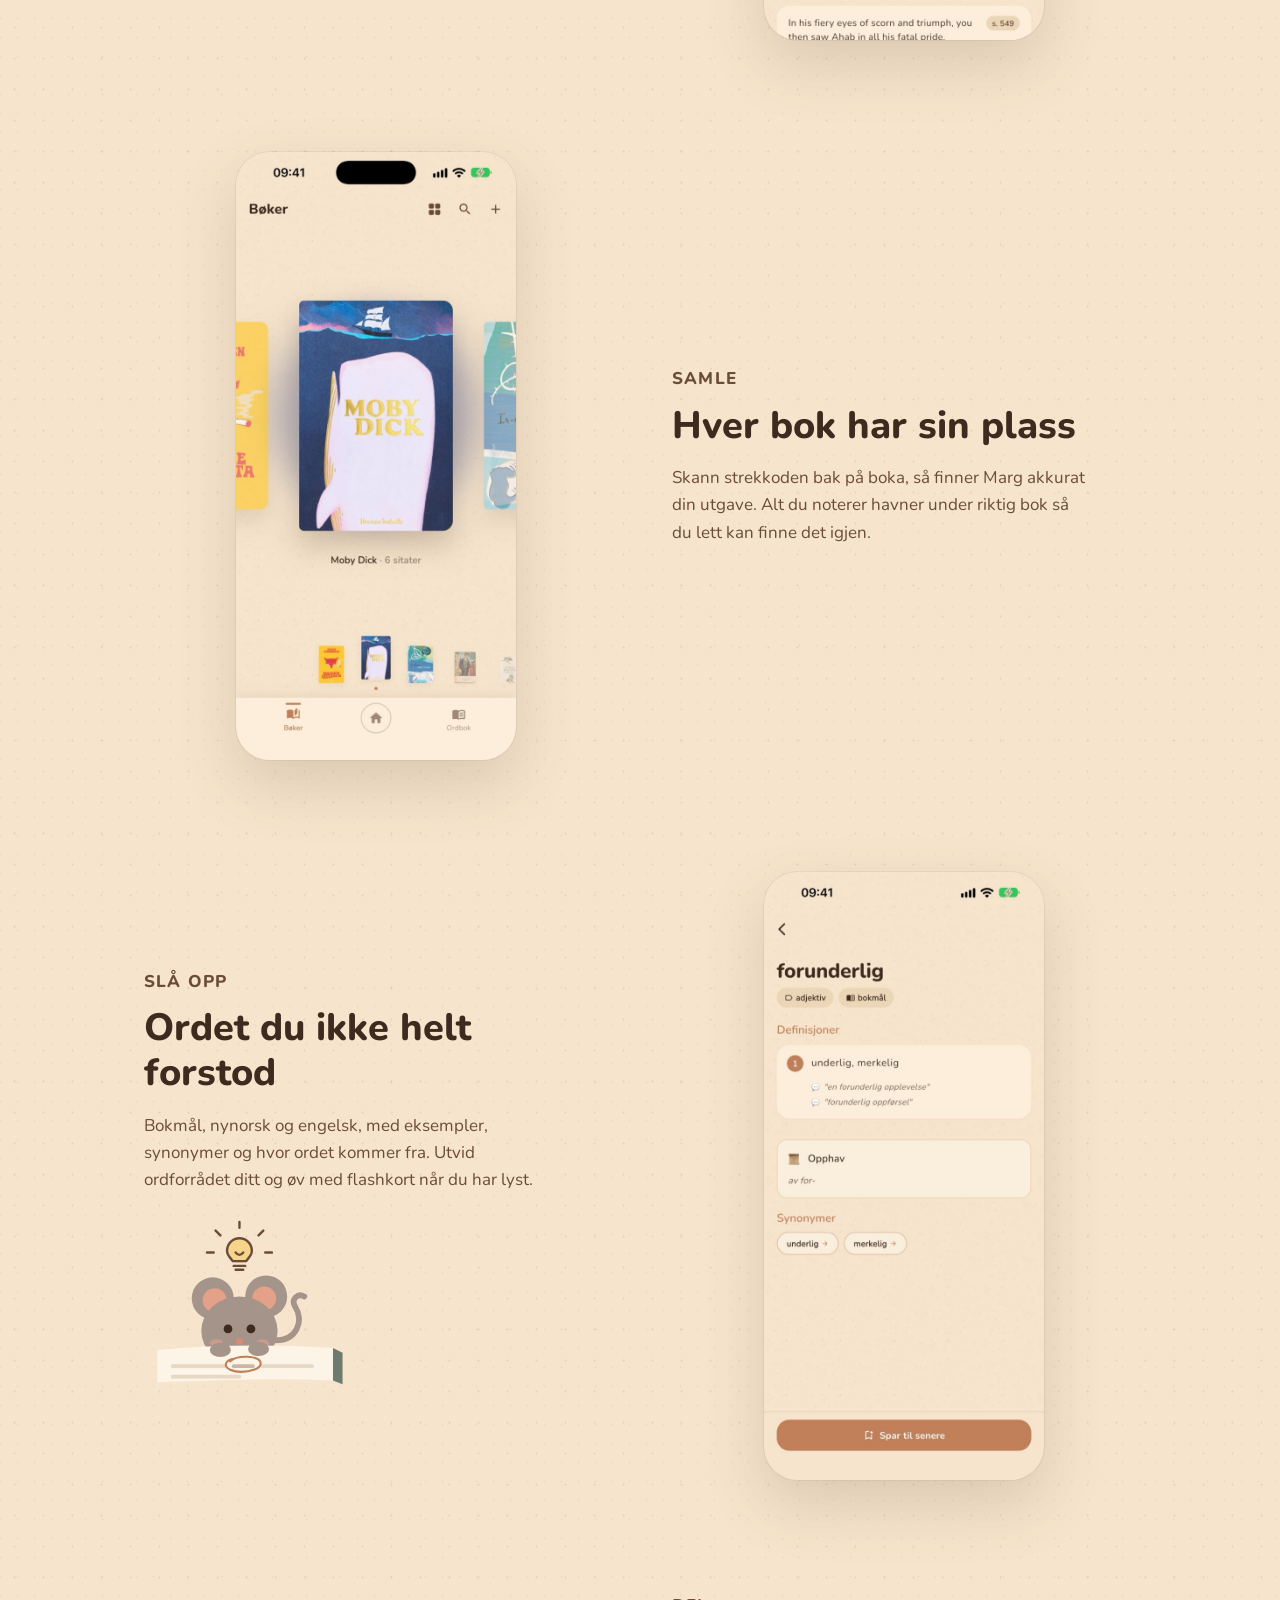
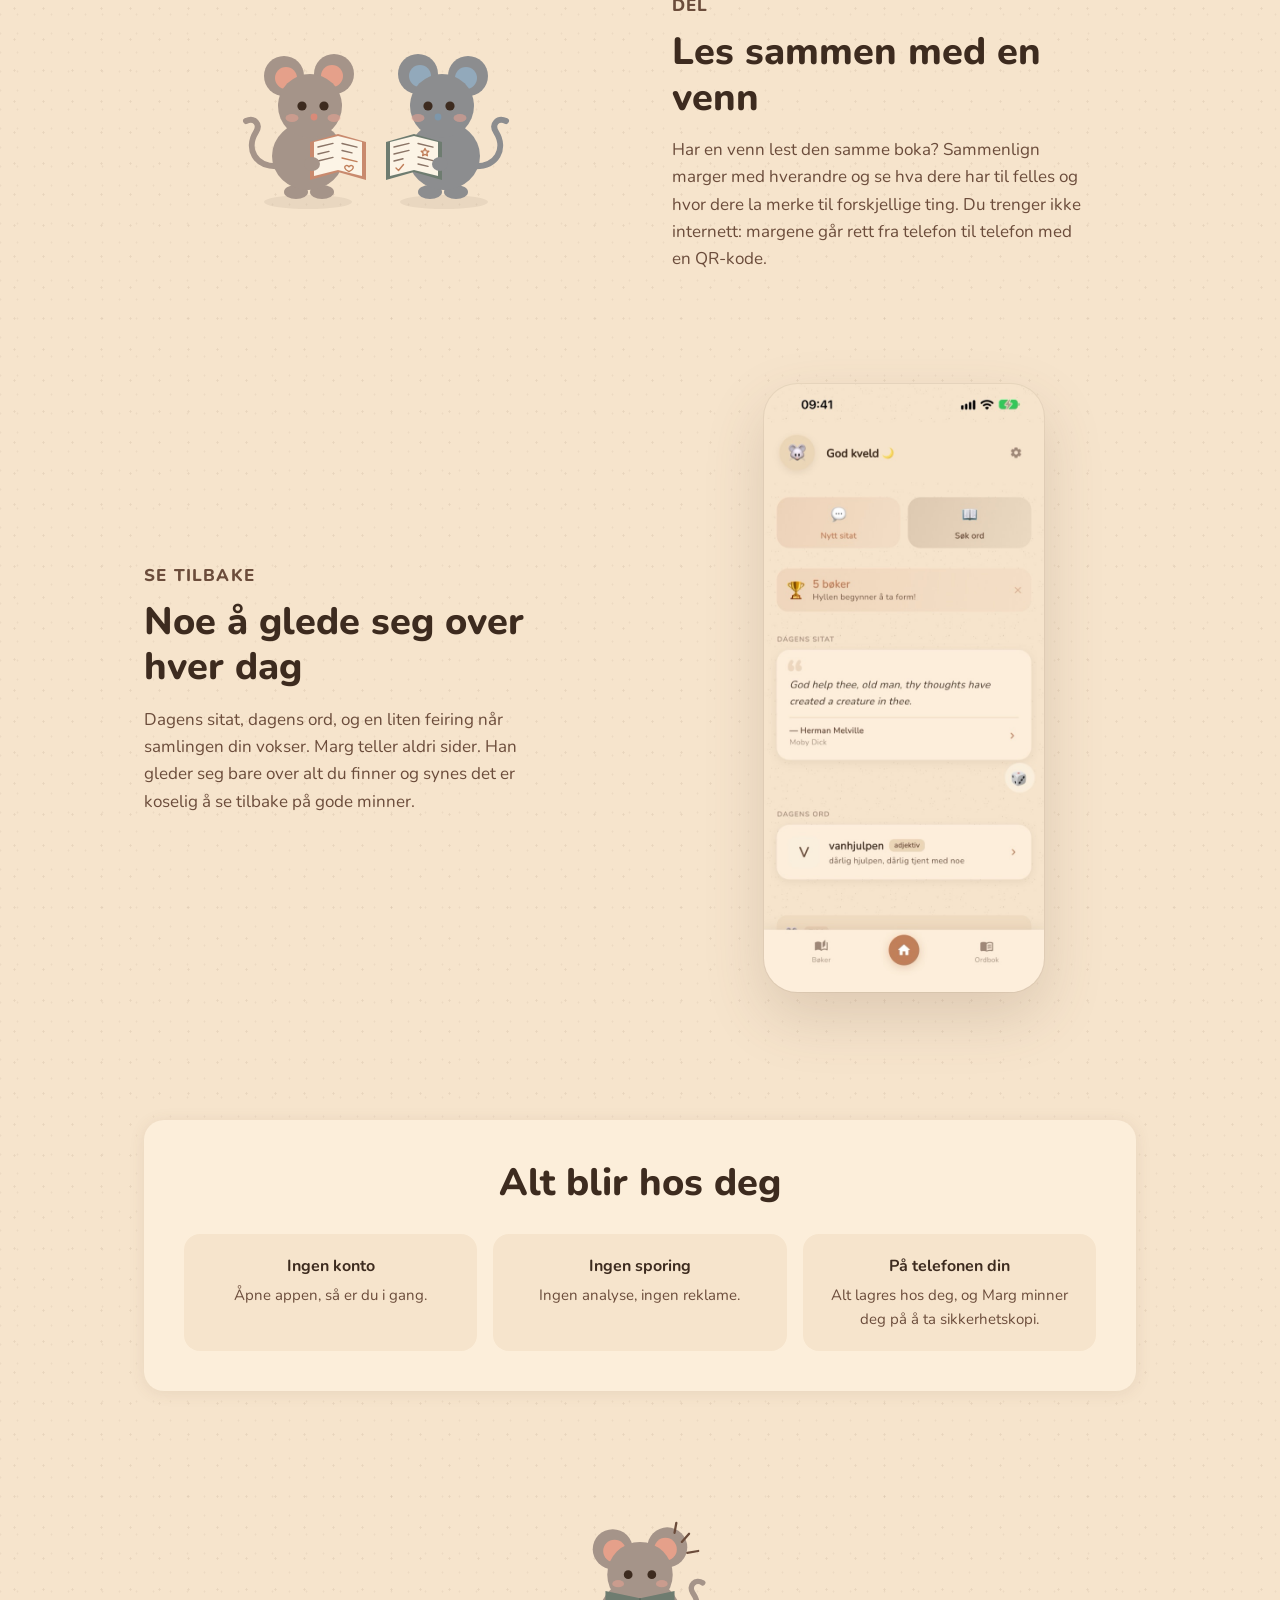
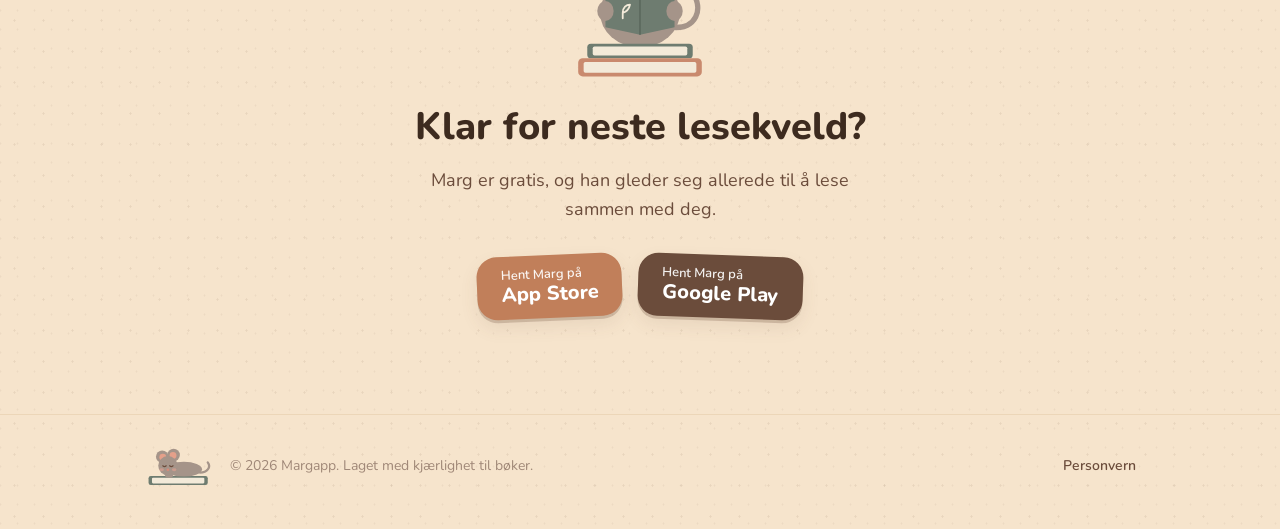
==== commit 940e7ade: "Text tweaks" ====
--- a/index.html
+++ b/index.html
@@ -454,7 +454,7 @@
               rel="noopener"
             >
               <span class="store-text">
-                <small data-lang="no">Hent Marg i</small>
+                <small data-lang="no">Hent Marg på</small>
                 <small data-lang="en">Get Marg on the</small>
                 App Store
               </span>
@@ -484,13 +484,15 @@
             <span data-lang="en">Meet Marg</span>
           </h2>
           <p class="lede" data-lang="no">
-            Marg er lesevennen din, og han henger i margen mens du leser.<br />
-            Alt du noterer underveis, passer han godt på.
+            Marg er lesevennen din og henger i margen mens du leser.<br />
+            Marg passer godt på alt du noterer underveis og samler det på ett
+            sted.
           </p>
           <p class="lede" data-lang="en">
-            Marg is your reading companion, and he hangs out in the margin while
-            you read.<br />
-            He takes good care of everything you note down along the way.
+            Marg is your reading companion and hangs out in the margin while you
+            read.<br />
+            He takes good care of everything you note down along the way and
+            keeps it all in one place.
           </p>
         </div>
       </div>
@@ -544,13 +546,13 @@
             </h2>
             <p data-lang="no">
               Skann strekkoden bak på boka, så finner Marg akkurat din utgave.
-              Alt du noterer havner hos riktig bok, så det er lett å finne igjen
-              senere.
+              Alt du noterer havner under riktig bok så du lett kan finne det
+              igjen.
             </p>
             <p data-lang="en">
               Scan the barcode on the back and Marg finds your exact edition.
-              Everything you note down ends up with the right book, so it's easy
-              to find again later.
+              Everything you note down ends up under the right book, so you can
+              easily find it again.
             </p>
           </div>
           <img
@@ -577,13 +579,13 @@
             </h2>
             <p data-lang="no">
               Bokmål, nynorsk og engelsk, med eksempler, synonymer og hvor ordet
-              kommer fra. Legg nye ord til i ordforrådet ditt, og øv på dem med
-              flashkort når du har lyst.
+              kommer fra. Utvid ordforrådet ditt og øv med flashkort når du har
+              lyst.
             </p>
             <p data-lang="en">
               Norwegian Bokmål, Nynorsk and English, with examples, synonyms and
-              where the word comes from. Add new words to your vocabulary and
-              practise them with flashcards whenever you like.
+              where the word comes from. Grow your vocabulary and practise with
+              flashcards whenever you like.
             </p>
             <div class="marg-spot" data-marg="lightbulb"></div>
           </div>
@@ -610,15 +612,16 @@
               <span data-lang="en">Read together with a friend</span>
             </h2>
             <p data-lang="no">
-              Har en venn lest den samme boka? Del margene deres med hverandre,
-              så ser dere hvor dere stoppet opp ved de samme setningene. Du
-              trenger ikke internett: margene går rett fra telefon til telefon
-              med en QR&#8209;kode.
+              Har en venn lest den samme boka? Sammenlign marger med hverandre og
+              se hva dere har til felles og hvor dere la merke til forskjellige
+              ting. Du trenger ikke internett: margene går rett fra telefon til
+              telefon med en QR&#8209;kode.
             </p>
             <p data-lang="en">
-              Has a friend read the same book? Trade margins and see where you
-              both stopped at the same lines. No internet needed: your margins
-              go straight from phone to phone with a QR code.
+              Has a friend read the same book? Compare margins and see what you
+              have in common, and where you noticed different things. No
+              internet needed: your margins go straight from phone to phone with
+              a QR code.
             </p>
           </div>
           <div class="marg-spot" data-marg="trade"></div>
@@ -638,13 +641,14 @@
             </h2>
             <p data-lang="no">
               Dagens sitat, dagens ord, og en liten feiring når samlingen din
-              vokser. Marg teller aldri sider. Han gleder seg bare over det du
-              finner, og over å se tilbake på gode minner.
+              vokser. Marg teller aldri sider. Han gleder seg bare over alt du
+              finner og synes det er koselig å se tilbake på gode minner.
             </p>
             <p data-lang="en">
               A quote of the day, a word of the day, and a little celebration as
               your collection grows. Marg never counts pages. He's just happy
-              about what you find, and about looking back on good memories.
+              about everything you find, and loves looking back on good
+              memories.
             </p>
           </div>
           <img
@@ -717,7 +721,7 @@
               rel="noopener"
             >
               <span class="store-text">
-                <small data-lang="no">Hent Marg i</small>
+                <small data-lang="no">Hent Marg på</small>
                 <small data-lang="en">Get Marg on the</small>
                 App Store
               </span>
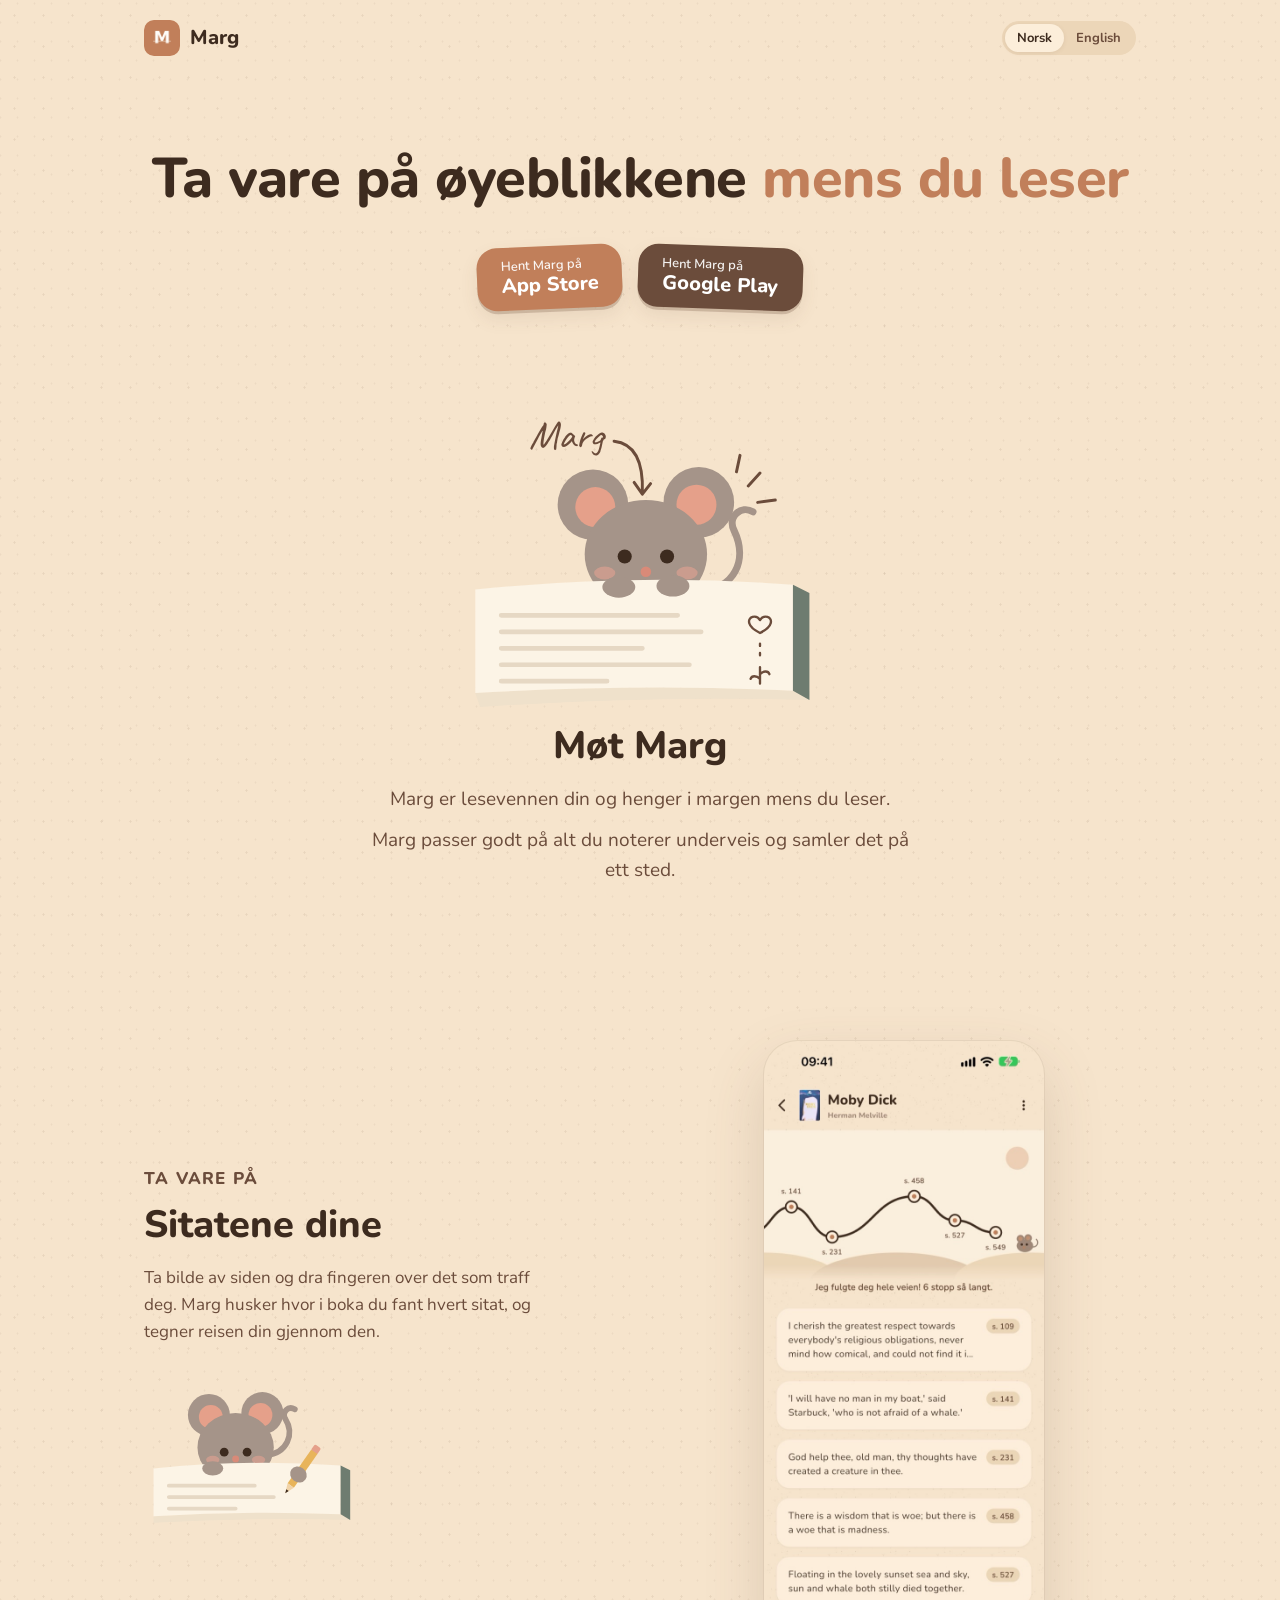
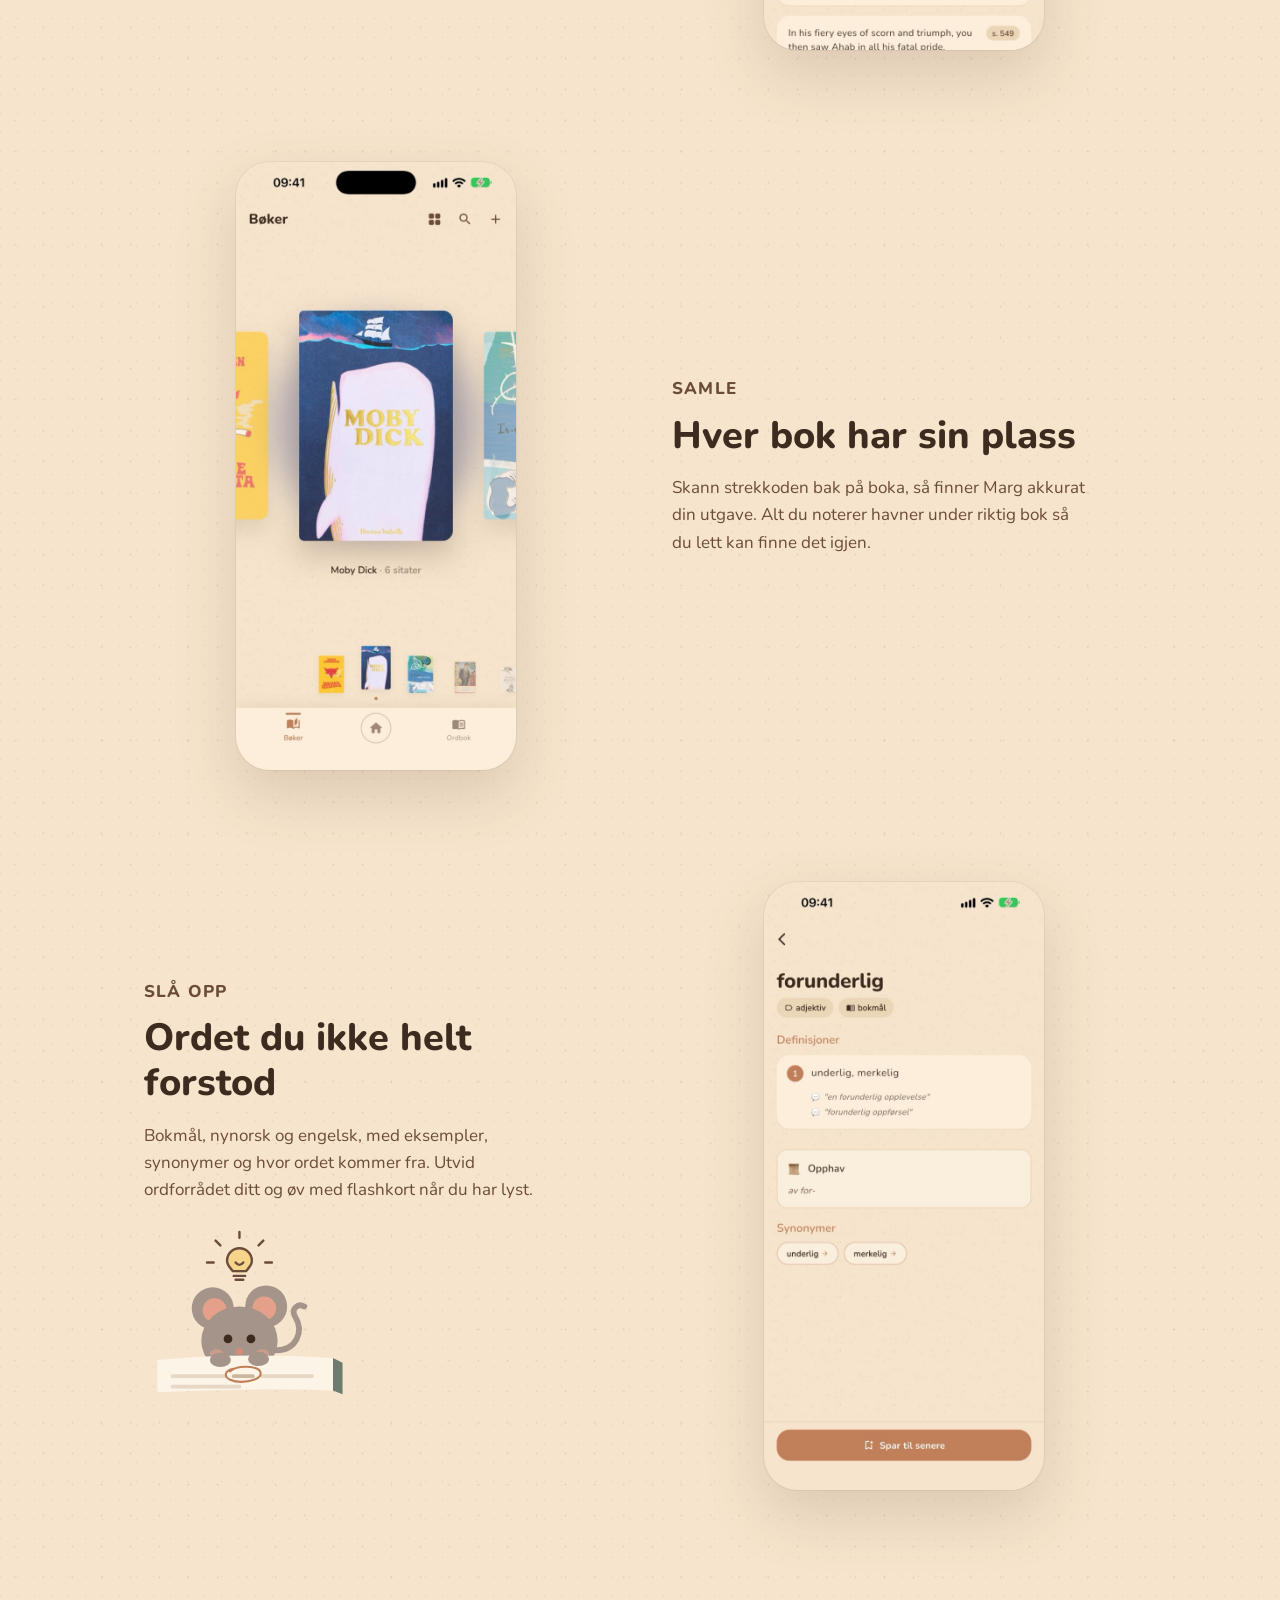
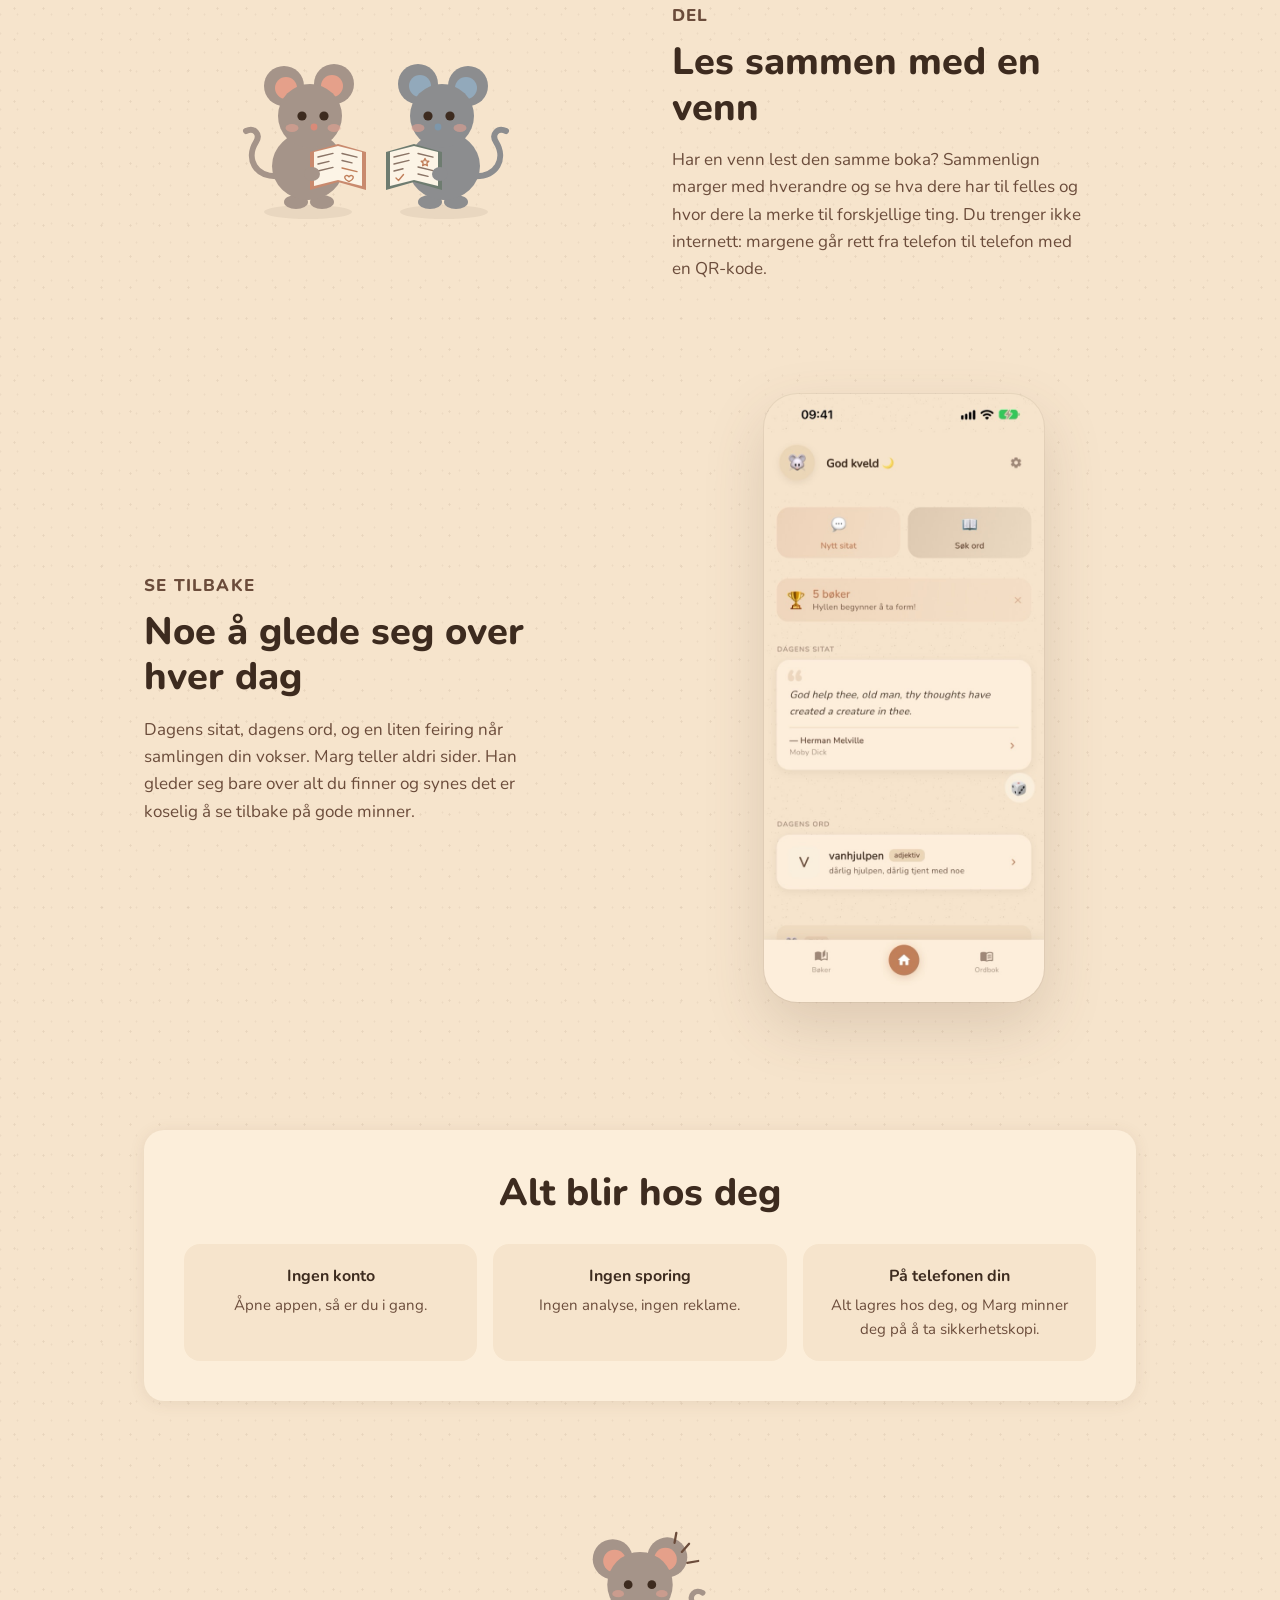
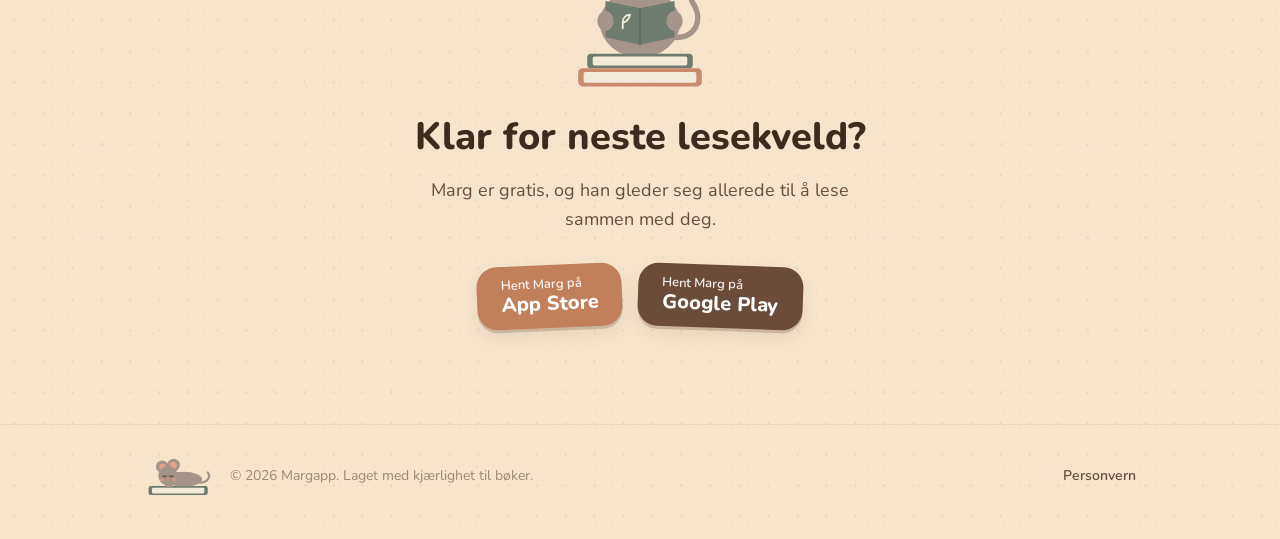
==== commit 12bc3814: "small gap in header" ====
--- a/index.html
+++ b/index.html
@@ -167,6 +167,10 @@
         font-style: normal;
         color: var(--terracotta);
         white-space: nowrap;
+      }
+      .line-gap {
+        display: block;
+        height: 10px;
       }
       .lede {
         font-size: 19px;
@@ -484,13 +488,13 @@
             <span data-lang="en">Meet Marg</span>
           </h2>
           <p class="lede" data-lang="no">
-            Marg er lesevennen din og henger i margen mens du leser.<br />
+            Marg er lesevennen din og henger i margen mens du leser.<span class="line-gap"></span>
             Marg passer godt på alt du noterer underveis og samler det på ett
             sted.
           </p>
           <p class="lede" data-lang="en">
             Marg is your reading companion and hangs out in the margin while you
-            read.<br />
+            read.<span class="line-gap"></span>
             He takes good care of everything you note down along the way and
             keeps it all in one place.
           </p>
